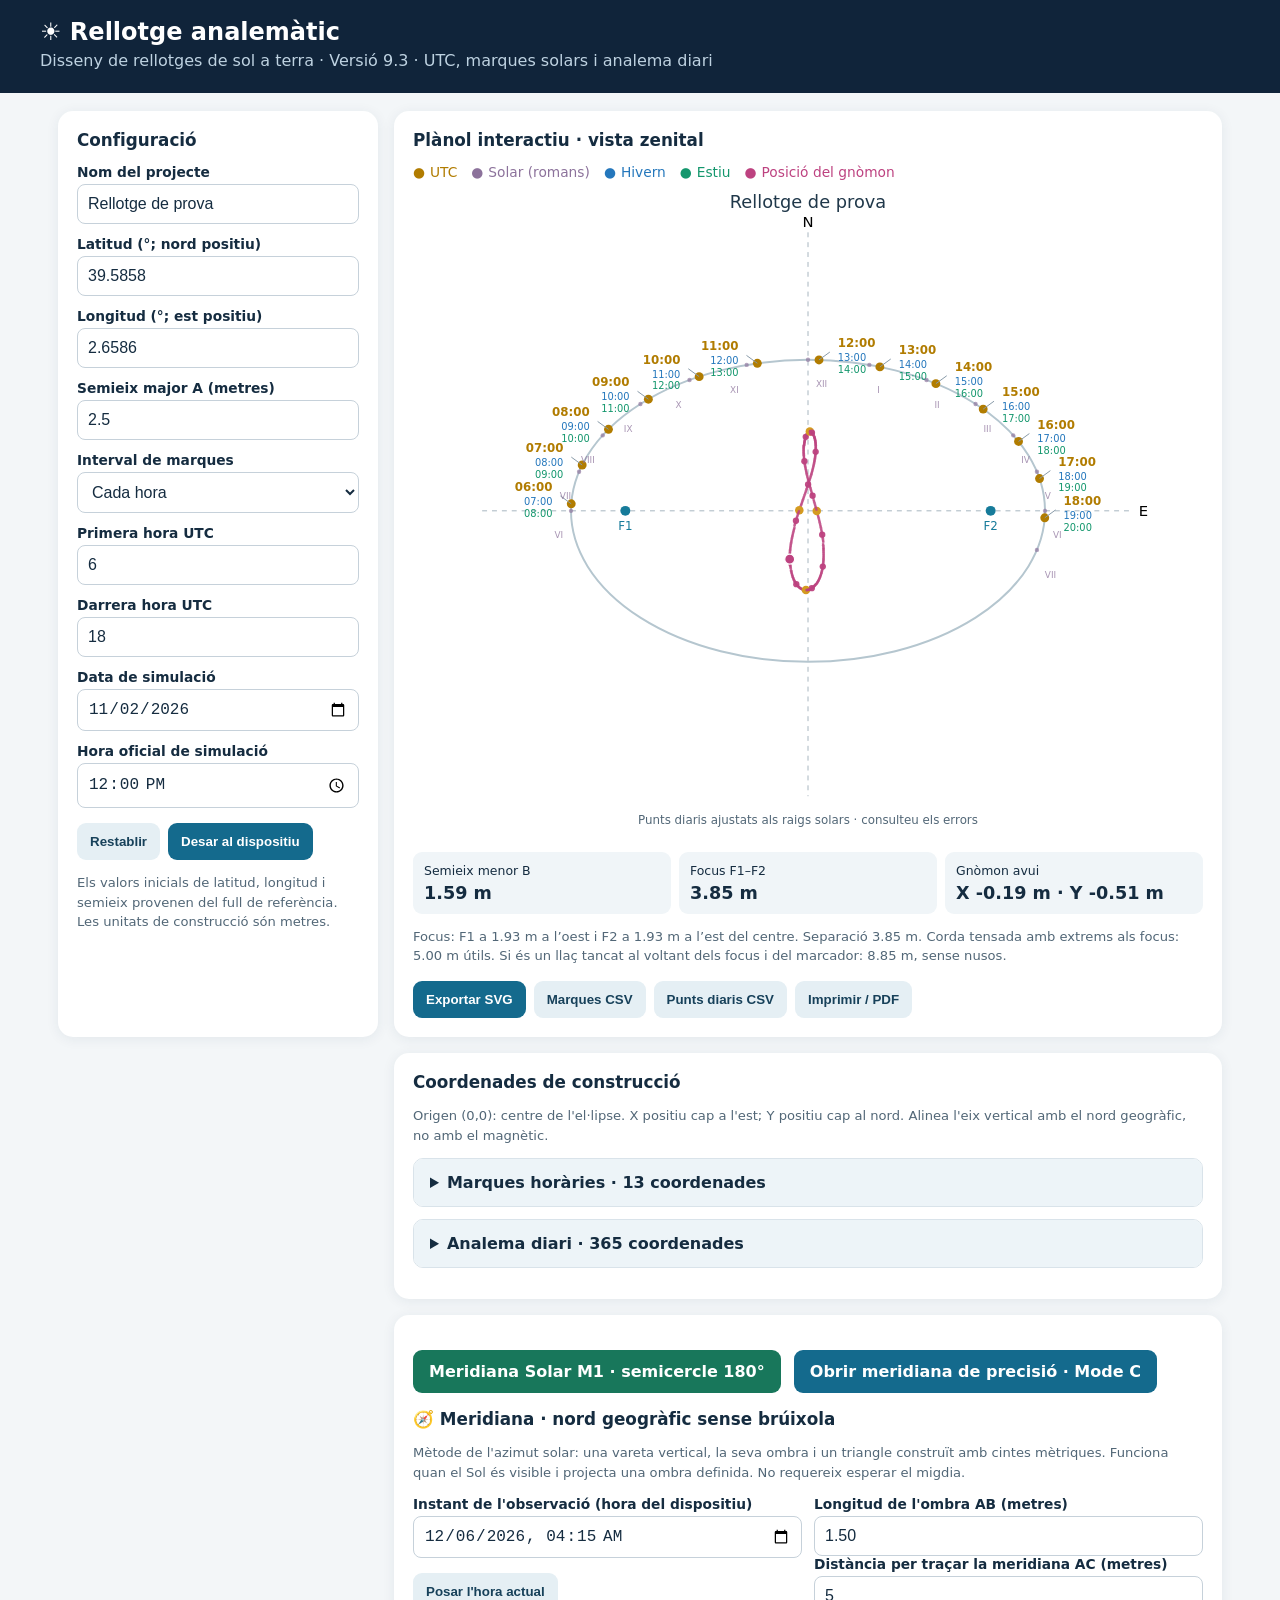
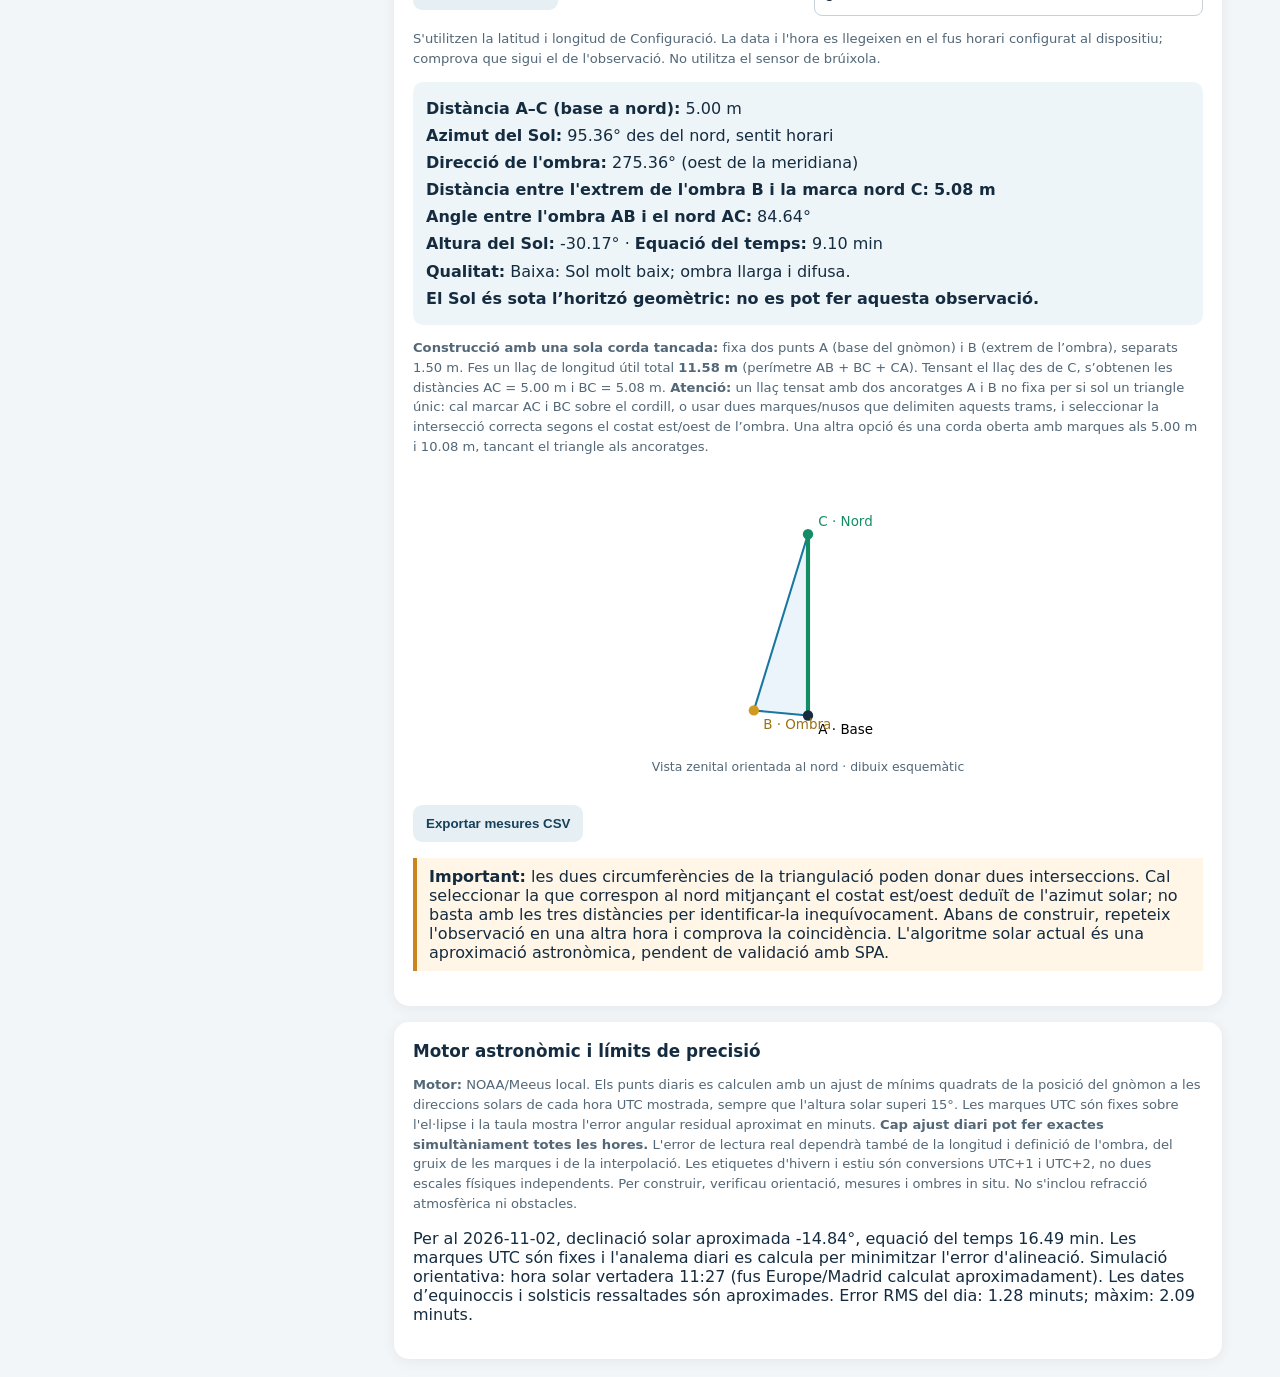
==== index.html @ fadb5da7 "Add files via upload" ====
<!doctype html><html lang="ca"><head><meta charset="utf-8"><meta name="viewport" content="width=device-width,initial-scale=1"><meta name="theme-color" content="#10243a"><link rel="manifest" href="manifest.webmanifest"><title>Rellotge Analemàtic</title><style>
:root{font-family:system-ui,-apple-system,sans-serif;color:#152c40;background:#f3f6f8}*{box-sizing:border-box}body{margin:0}header{background:#10243a;color:white;padding:18px max(18px,calc((100vw - 1200px)/2))}h1{margin:0;font-size:1.5rem}header p{margin:5px 0;color:#bed2e1}.wrap{max-width:1200px;margin:auto;padding:18px;display:grid;grid-template-columns:320px 1fr;gap:16px}.panel{background:white;border-radius:15px;padding:19px;box-shadow:0 2px 13px #18364c13}.panel h2{font-size:1.05rem;margin:0 0 14px}label{display:block;font-size:.86rem;font-weight:650;margin:12px 0 4px}input,select{width:100%;padding:10px;border:1px solid #c6d1da;border-radius:8px;font-size:1rem;background:white;color:#152c40}button{background:#146a8d;color:white;border:0;border-radius:9px;padding:11px 13px;cursor:pointer;font-weight:650}button.secondary{background:#e5eff4;color:#17415a}.buttons{display:flex;gap:8px;flex-wrap:wrap;margin-top:15px}#drawing{width:100%;height:auto;display:block}.legend{display:flex;gap:14px;flex-wrap:wrap;font-size:.86rem}.legend span:before{content:'●';margin-right:5px}.solar{color:#b17c00}.winter{color:#2477bc}.summer{color:#14976d}.analemma{color:#bd4280}.muted{font-size:.82rem;color:#526777;line-height:1.5}.stat{display:grid;grid-template-columns:repeat(3,1fr);gap:8px}.stat div{background:#f0f5f8;border-radius:9px;padding:11px;font-size:.78rem}.stat strong{display:block;font-size:1.1rem;margin-top:5px}table{border-collapse:collapse;width:100%;font-size:.82rem}th,td{border-bottom:1px solid #e1e8ed;padding:7px;text-align:right}th:first-child,td:first-child{text-align:left}.scroll{max-height:300px;overflow:auto}.wide{grid-column:2}small{font-size:.78rem}@media(max-width:800px){.wrap{grid-template-columns:1fr}.wide{grid-column:1}.stat{grid-template-columns:1fr 1fr 1fr}}@media print{header,.controls,.buttons,.note{display:none}.wrap{display:block}.panel{box-shadow:none;break-inside:avoid}#drawing{max-height:75vh}}
 .meridian-grid{display:grid;grid-template-columns:repeat(2,minmax(0,1fr));gap:12px}.meridian-grid label{margin-top:0}.result{background:#eef5f8;padding:13px;border-radius:10px;line-height:1.7}.warning{border-left:4px solid #c98520;padding:9px 12px;background:#fff6e7}.meridian-svg{width:100%;max-width:580px;height:auto;display:block;margin:auto}@media(max-width:540px){.meridian-grid{grid-template-columns:1fr}} details.coord-details{border:1px solid #d9e3ea;border-radius:10px;margin:12px 0;overflow:hidden}details.coord-details summary{cursor:pointer;padding:14px 16px;font-weight:700;background:#edf4f8;list-style-position:inside}details.coord-details[open] summary{border-bottom:1px solid #d9e3ea}details.coord-details .scroll{max-height:440px;overflow:auto}details.coord-details table{width:100%}details.coord-details thead{position:sticky;top:0;background:#eef4f8}details.coord-details td,details.coord-details th{white-space:nowrap} .coord-note{padding:0 14px;font-size:.88rem;color:#526777}</style></head><body><header><h1>☀ Rellotge analemàtic</h1><p>Disseny de rellotges de sol a terra · Versió 9.3 · UTC, marques solars i analema diari</p></header><main class="wrap"><section class="panel controls"><h2>Configuració</h2><label>Nom del projecte</label><input id="name" value="Rellotge de prova"><label>Latitud (°; nord positiu)</label><input id="lat" type="number" step="0.0001" value="39.5858"><label>Longitud (°; est positiu)</label><input id="lon" type="number" step="0.0001" value="2.6586"><label>Semieix major A (metres)</label><input id="a" type="number" step="0.1" min="0.5" value="2.5"><label>Interval de marques</label><select id="step"><option value="1">Cada hora</option><option value="0.5">Cada mitja hora</option></select><label>Primera hora UTC</label><input id="from" type="number" min="0" max="23" value="6"><label>Darrera hora UTC</label><input id="to" type="number" min="1" max="24" value="18"><label>Data de simulació</label><input id="date" type="date" value="2026-11-02"><label>Hora oficial de simulació</label><input id="time" type="time" value="12:00"><div class="buttons"><button id="reset" class="secondary">Restablir</button><button id="save">Desar al dispositiu</button></div><p class="muted">Els valors inicials de latitud, longitud i semieix provenen del full de referència. Les unitats de construcció són metres.</p></section><section class="panel"><h2>Plànol interactiu · vista zenital</h2><div class="legend"><span class="solar">UTC</span><span style="color:#8c729b">Solar (romans)</span><span class="winter">Hivern</span><span class="summer">Estiu</span><span class="analemma">Posició del gnòmon</span></div><svg id="drawing" viewBox="0 0 800 680" role="img" aria-label="Plànol geomètric del rellotge"></svg><div class="stat"><div>Semieix menor B<strong id="bval"></strong></div><div>Focus F1–F2<strong id="cval"></strong></div><div>Gnòmon avui<strong id="gval"></strong></div></div><p class="muted" id="focusinfo"></p><div class="buttons"><button id="svg">Exportar SVG</button><button id="csv" class="secondary">Marques CSV</button><button id="gnomonCSV" class="secondary">Punts diaris CSV</button><button id="print" class="secondary">Imprimir / PDF</button></div></section><section class="panel wide"><h2>Coordenades de construcció</h2><p class="muted">Origen (0,0): centre de l'el·lipse. X positiu cap a l'est; Y positiu cap al nord. Alinea l'eix vertical amb el nord geogràfic, no amb el magnètic.</p><details class="coord-details" id="hourDetails"><summary>Marques horàries · <span id="hourCount">0</span> coordenades</summary><div class="scroll"><table><thead><tr><th>Hora UTC de marca*</th><th>X est (m)</th><th>Y nord (m)</th><th>Hivern</th><th>Estiu</th></tr></thead><tbody id="rows"></tbody></table></div></details><details class="coord-details" id="dayDetails"><summary>Analema diari · <span id="dayCount">365</span> coordenades</summary><p class="coord-note">Coordenades en metres ajustades als raigs solars de cada data. El punt del dia de simulació es destaca. Consultau el diagnòstic de precisió abans de construir.</p><div class="scroll"><table><thead><tr><th>Data</th><th>X est (m)</th><th>Y nord (m)</th><th>EOT (min)</th><th>Declinació (°)</th><th>Error RMS (min)</th><th>Error màxim (min)</th></tr></thead><tbody id="dayRows"></tbody></table></div></details></section><section class="panel wide" id="meridiana"><p><a href="meridiana-m1.html" style="display:inline-block;background:#18775b;color:white;padding:12px 16px;border-radius:9px;text-decoration:none;font-weight:700;margin-right:8px">Meridiana Solar M1 · semicercle 180°</a> <a href="orientacio-ombres.html" style="display:inline-block;background:#146a8d;color:white;padding:12px 16px;border-radius:9px;text-decoration:none;font-weight:700">Obrir meridiana de precisió · Mode C</a></p><h2>🧭 Meridiana · nord geogràfic sense brúixola</h2><p class="muted">Mètode de l'azimut solar: una vareta vertical, la seva ombra i un triangle construït amb cintes mètriques. Funciona quan el Sol és visible i projecta una ombra definida. No requereix esperar el migdia.</p><div class="meridian-grid"><div><label>Instant de l'observació (hora del dispositiu)</label><input id="obsdate" type="datetime-local"><div class="buttons"><button id="now" class="secondary">Posar l'hora actual</button></div></div><div><label>Longitud de l'ombra AB (metres)</label><input id="shadow" type="number" min="0.05" step="0.01" value="1.50"><label>Distància per traçar la meridiana AC (metres)</label><input id="baseline" type="number" min="0.5" step="0.1" value="5"></div></div><p class="muted">S'utilitzen la latitud i longitud de Configuració. La data i l'hora es llegeixen en el fus horari configurat al dispositiu; comprova que sigui el de l'observació. No utilitza el sensor de brúixola.</p><div id="meridianResult" class="result" aria-live="polite"></div><p class="muted" id="cordainfo"></p><svg id="meridianDiagram" class="meridian-svg" viewBox="0 0 560 310" aria-label="Triangle de construcció de la meridiana"></svg><div class="buttons"><button id="meridianCSV" class="secondary">Exportar mesures CSV</button></div><p class="warning"><strong>Important:</strong> les dues circumferències de la triangulació poden donar dues interseccions. Cal seleccionar la que correspon al nord mitjançant el costat est/oest deduït de l'azimut solar; no basta amb les tres distàncies per identificar-la inequívocament. Abans de construir, repeteix l'observació en una altra hora i comprova la coincidència. L'algoritme solar actual és una aproximació astronòmica, pendent de validació amb SPA.</p></section><section class="panel wide note"><h2>Motor astronòmic i límits de precisió</h2><p class="muted"><strong>Motor:</strong> NOAA/Meeus local. Els punts diaris es calculen amb un ajust de mínims quadrats de la posició del gnòmon a les direccions solars de cada hora UTC mostrada, sempre que l'altura solar superi 15°. Les marques UTC són fixes sobre l'el·lipse i la taula mostra l'error angular residual aproximat en minuts. <strong>Cap ajust diari pot fer exactes simultàniament totes les hores.</strong> L'error de lectura real dependrà també de la longitud i definició de l'ombra, del gruix de les marques i de la interpolació. Les etiquetes d'hivern i estiu són conversions UTC+1 i UTC+2, no dues escales físiques independents. Per construir, verificau orientació, mesures i ombres in situ. No s'inclou refracció atmosfèrica ni obstacles.</p><p id="simulation"></p></section></main><script>
const $=id=>document.getElementById(id), ids=['name','lat','lon','a','step','from','to','date','time'];const rad=Math.PI/180;const fmt=n=>Number(n).toFixed(2);let coords=[];let gnomonCoords=[];let lastMeridian=null;
// Motor solar unificat NOAA/Meeus: mateix càlcul per a analema, simulació i meridiana.
// No és NREL SPA. Les magnituds són aproximades i requereixen validació de camp.
function solarData(date){
 const instant=new Date(date+'T12:00:00Z');
 const s=solarAzimuth(instant,0,0);
 return {eot:s.eot,dec:s.decl};
}
function timeLabel(t){t=(t%24+24)%24;let h=Math.floor(t),m=Math.round((t-h)*60);if(m===60){h=(h+1)%24;m=0}return String(h).padStart(2,'0')+':'+String(m).padStart(2,'0')}
function download(content,name,type){let u=URL.createObjectURL(new Blob([content],{type})),link=document.createElement('a');link.href=u;link.download=name;link.click();setTimeout(()=>URL.revokeObjectURL(u),2000)}
function roman(n){const vals=[[10,'X'],[9,'IX'],[5,'V'],[4,'IV'],[1,'I']];let out='';for(const [v,t] of vals){while(n>=v){out+=t;n-=v}}return out||'—'}
function seasonEvents(year){ // Aproximació només per ressaltar el dia; no efemèrides exactes
 return new Set([`${year}-03-20`,`${year}-06-21`,`${year}-09-22`,`${year}-12-21`]);
}
// Ajust físic per dia: minimitza la distància perpendicular dels raigs d'ombra
// a les marques fixes UTC. No és una garantia d'error zero; s'exporten els residus.
function dailyGnomon(key,lat,lon,a,marks){
 const mid=solarData(key),gy=a*Math.cos(lat*rad)*Math.tan(mid.dec*rad);
 const initial={x:0,y:gy};
 let xx=0,xy=0,yy=0,bx=0,by=0,n=0;
 const observations=[];
 for(const mark of marks){
  const hh=Math.floor(mark.h),mm=Math.round((mark.h-hh)*60);
  const t=new Date(`${key}T00:00:00Z`);t.setUTCMinutes(hh*60+mm);
  const sol=solarAzimuth(t,lat,lon);
  if(sol.alt<15)continue;
  // Normal unitària al raig d'ombra: perpendicular a la direcció solar.
  const az=sol.az*rad,nx=Math.cos(az),ny=-Math.sin(az);
  const rhs=nx*mark.x+ny*mark.y;
  xx+=nx*nx;xy+=nx*ny;yy+=ny*ny;bx+=nx*rhs;by+=ny*rhs;n++;
  observations.push({mark,sol,nx,ny});
 }
 // Si hi ha poques observacions, empram el gnòmon clàssic i avisam.
 const det=xx*yy-xy*xy;
 let x=initial.x,y=initial.y;
 if(n>=3&&det>1e-7){x=(bx*yy-by*xy)/det;y=(by*xx-bx*xy)/det;}
 let sum=0,max=0,count=0;
 for(const {mark,sol,nx,ny} of observations){
  const dx=mark.x-x,dy=mark.y-y;
  // Si el punt quedàs darrere de l'ombra, no seria una lectura vàlida.
  const az=sol.az*rad,along=-Math.sin(az)*dx-Math.cos(az)*dy;
  if(along<=0)continue;
  const angular=Math.atan2(Math.abs(nx*dx+ny*dy),along)/rad;
  const mins=angular*4;sum+=mins*mins;max=Math.max(max,mins);count++;
 }
 return {x,y,eot:mid.eot,dec:mid.dec,rms:count?Math.sqrt(sum/count):NaN,max:count?max:NaN,count};
}
function render(){
 const lat=+$('lat').value,lon=+$('lon').value,a=+$('a').value,step=+$('step').value,from=+$('from').value,to=+$('to').value;
 if(!Number.isFinite(lat)||Math.abs(lat)>=89||!Number.isFinite(lon)||a<=0||from>=to||to-from>24){$('drawing').innerHTML='<text x="30" y="50">Revisa les dades introduïdes.</text>';return}
 const b=a*Math.abs(Math.sin(lat*rad)),c=Math.sqrt(a*a-b*b),date=$('date').value||'2026-11-02';
 $('bval').textContent=fmt(b)+' m';$('cval').textContent=fmt(2*c)+' m';$('focusinfo').textContent=`Focus: F1 a ${fmt(c)} m a l’oest i F2 a ${fmt(c)} m a l’est del centre. Separació ${fmt(2*c)} m. Corda tensada amb extrems als focus: ${fmt(2*a)} m útils. Si és un llaç tancat al voltant dels focus i del marcador: ${fmt(2*a+2*c)} m, sense nusos.`;
 const {eot,dec}=solarData(date);

 const sc=240/Math.max(a,b,.1),cx=400,cy=335,X=x=>cx+x*sc,Y=y=>cy-y*sc;
 const esc=t=>String(t).replace(/[&<>"']/g,c=>({'&':'&amp;','<':'&lt;','>':'&gt;','"':'&quot;',"'":'&apos;'}[c]));
 let s=`<rect width="800" height="680" fill="white"/><text x="400" y="28" text-anchor="middle" font-size="18" fill="#20384a">${esc($('name').value)}</text><path d="M400 53 V624 M70 335 H730" stroke="#a7b5bf" stroke-dasharray="5 5"/><text x="400" y="48" text-anchor="middle" font-size="15">N</text><text x="735" y="340" font-size="15">E</text><ellipse cx="400" cy="335" rx="${a*sc}" ry="${b*sc}" fill="none" stroke="#b5c6cf" stroke-width="2"/>`;
 coords=[];
 s+=`<circle cx="${X(-c)}" cy="${Y(0)}" r="5" fill="#167b9a"/><circle cx="${X(c)}" cy="${Y(0)}" r="5" fill="#167b9a"/><text x="${X(-c)}" y="${Y(0)+19}" text-anchor="middle" font-size="12" fill="#167b9a">F1</text><text x="${X(c)}" y="${Y(0)+19}" text-anchor="middle" font-size="12" fill="#167b9a">F2</text>`;
 // Una marca UTC per hora, desplaçada segons longitud; les hores oficials comparteixen la marca.
 for(let utc=from;utc<=to+0.0001;utc+=step){
  const h=utc+lon/15,H=(h-12)*15*rad,x=a*Math.sin(H),y=b*Math.cos(H),px=X(x),py=Y(y);
  coords.push({h:utc,x,y});const sign=x<0?-1:1,lx=px+sign*19,anchor=sign<0?'end':'start';
  s+=`<circle cx="${px}" cy="${py}" r="4.5" fill="#b17c00"/><line x1="${px}" y1="${py}" x2="${px+sign*11}" y2="${py-8}" stroke="#8799a7"/><text x="${lx}" y="${py-13}" text-anchor="${anchor}" fill="#b17c00" font-size="12" font-weight="700">${timeLabel(utc)}</text><text x="${lx}" y="${py+1}" text-anchor="${anchor}" fill="#2477bc" font-size="10">${timeLabel(utc+1)}</text><text x="${lx}" y="${py+13}" text-anchor="${anchor}" fill="#14976d" font-size="10">${timeLabel(utc+2)}</text>`;
 }
 // Marques solars separades, subtils, sense alterar les marques principals UTC.
 for(let h=Math.floor(from+lon/15);h<=Math.ceil(to+lon/15);h++){
  if(h<1||h>23)continue;
  const H=(h-12)*15*rad,x=a*Math.sin(H),y=b*Math.cos(H),px=X(x),py=Y(y),sign=x<0?-1:1;
  s+=`<circle cx="${px}" cy="${py}" r="2.2" fill="#8c729b" opacity=".65"/><text x="${px+sign*8}" y="${py+28}" text-anchor="${sign<0?'end':'start'}" fill="#8c729b" opacity=".75" font-size="9">${roman(h<=12?h:h-12)}</text>`;
 }
 // Analema calculat per ajust físic dels raigs d’ombra a les marques UTC fixes.
 const year=Number(date.slice(0,4)),events=seasonEvents(year),total=(Date.UTC(year+1,0,1)-Date.UTC(year,0,1))/86400000;
 let dots='';gnomonCoords=[];
 for(let day=0;day<total;day++){
  const d=new Date(Date.UTC(year,0,day+1)),key=d.toISOString().slice(0,10),v=solarData(key);
  const point=dailyGnomon(key,lat,lon,a,coords),px=X(point.x),py=Y(point.y);
  gnomonCoords.push({date:key,...point});
  const first=d.getUTCDate()===1,event=events.has(key),r=event?4.3:first?3.2:1.35;
  dots+=`<circle cx="${px}" cy="${py}" r="${r}" fill="${event?'#d49b20':'#bd4280'}" opacity="${event?1:first?.95:.72}"/>`;
 }
 const today=gnomonCoords.find(v=>v.date===date)||gnomonCoords[0];
 $('gval').textContent='X '+fmt(today.x)+' m · Y '+fmt(today.y)+' m';
 s+=`${dots}<circle cx="${X(today.x)}" cy="${Y(today.y)}" r="5" fill="#bd4280" stroke="white" stroke-width="1.2"/><text x="400" y="652" text-anchor="middle" font-size="12" fill="#526777">Punts diaris ajustats als raigs solars · consulteu els errors</text>`;
 $('drawing').innerHTML=s;
 $('rows').innerHTML=coords.map(v=>`<tr><td>${timeLabel(v.h)}</td><td>${fmt(v.x)}</td><td>${fmt(v.y)}</td><td>${timeLabel(v.h+1)}</td><td>${timeLabel(v.h+2)}</td></tr>`).join('');
 $('hourCount').textContent=coords.length;
 $('dayCount').textContent=gnomonCoords.length;
 $('dayRows').innerHTML=gnomonCoords.map(v=>`<tr${v.date===date?' style="background:#fff0f6;font-weight:600"':''}><td>${v.date}</td><td>${v.x.toFixed(4)}</td><td>${v.y.toFixed(4)}</td><td>${v.eot.toFixed(3)}</td><td>${v.dec.toFixed(3)}</td><td>${Number.isFinite(v.rms)?v.rms.toFixed(2):'—'}</td><td>${Number.isFinite(v.max)?v.max.toFixed(2):'—'}</td></tr>`).join('');
 const [hour,minute]=$('time').value.split(':').map(Number),official=hour+minute/60;
 const dt=new Date(`${date}T12:00:00Z`);
 const madridOffset=(d=>{const parts=new Intl.DateTimeFormat('en-GB',{timeZone:'Europe/Madrid',year:'numeric',month:'2-digit',day:'2-digit',hour:'2-digit',minute:'2-digit',hourCycle:'h23'}).formatToParts(d);const v=Object.fromEntries(parts.map(p=>[p.type,p.value]));return (Date.UTC(+v.year,+v.month-1,+v.day,+v.hour,+v.minute)-d.getTime())/3600000})(dt);
 const trueSolar=official-madridOffset+lon/15+eot/60;
 $('simulation').textContent=`Per al ${date}, declinació solar aproximada ${fmt(dec)}°, equació del temps ${fmt(eot)} min. Les marques UTC són fixes i l'analema diari es calcula per minimitzar l'error d'alineació. Simulació orientativa: hora solar vertadera ${timeLabel(trueSolar)} (fus Europe/Madrid calculat aproximadament). Les dates d’equinoccis i solsticis ressaltades són aproximades. Error RMS del dia: ${Number.isFinite(today.rms)?today.rms.toFixed(2):"—"} minuts; màxim: ${Number.isFinite(today.max)?today.max.toFixed(2):"—"} minuts.`;
}
ids.forEach(id=>$(id).addEventListener('input',()=>{render();renderMeridian()}));$('svg').onclick=()=>download('<?xml version="1.0" encoding="UTF-8"?>\n'+$('drawing').outerHTML,'rellotge-analematic.svg','image/svg+xml');$('csv').onclick=()=>download('\ufeffUTC;X est (m);Y nord (m);Hivern;Estiu\n'+coords.map(v=>[timeLabel(v.h),fmt(v.x),fmt(v.y),timeLabel(v.h+1),timeLabel(v.h+2)].join(';')).join('\n'),'coordenades-rellotge.csv','text/csv');$('gnomonCSV').onclick=()=>download('\ufeffData;X est (m);Y nord (m);Equació del temps (min);Declinació (graus);Error RMS aproximat (min);Error màxim aproximat (min);Mostres\n'+gnomonCoords.map(v=>[v.date,v.x.toFixed(4),v.y.toFixed(4),v.eot.toFixed(4),v.dec.toFixed(4),v.rms.toFixed(3),v.max.toFixed(3),v.count].join(';')).join('\n'),'gnomon-diari-ajustat.csv','text/csv');$('print').onclick=()=>window.print();$('save').onclick=()=>{localStorage.setItem('rellotge-analematic-v1',JSON.stringify(Object.fromEntries(ids.map(i=>[i,$(i).value]))));alert('Projecte desat en aquest navegador.')};$('reset').onclick=()=>{localStorage.removeItem('rellotge-analematic-v1');location.reload()};try{let saved=JSON.parse(localStorage.getItem('rellotge-analematic-v1'));if(saved)ids.forEach(i=>{if(saved[i]!=null)$(i).value=saved[i]})}catch{}
// Algoritme solar aproximat (Meeus/NOAA); no és implementació ni certificació NREL SPA.
function solarAzimuth(instant,lat,lon){
 const jd=instant.getTime()/86400000+2440587.5,T=(jd-2451545)/36525;
 const norm=x=>(x%360+360)%360;
 const L0=norm(280.46646+T*(36000.76983+0.0003032*T)),M=norm(357.52911+T*(35999.05029-0.0001537*T));
 const ecc=0.016708634-T*(0.000042037+0.0000001267*T);
 const C=(1.914602-T*(0.004817+0.000014*T))*Math.sin(M*rad)+(0.019993-0.000101*T)*Math.sin(2*M*rad)+0.000289*Math.sin(3*M*rad);
 const trueLon=L0+C,omega=125.04-1934.136*T,lambda=trueLon-0.00569-0.00478*Math.sin(omega*rad);
 const eps0=23+(26+(21.448-T*(46.815+T*(0.00059-T*0.001813)))/60)/60;
 const eps=eps0+0.00256*Math.cos(omega*rad);
 const decl=Math.asin(Math.sin(eps*rad)*Math.sin(lambda*rad));
 const y=Math.tan(eps*rad/2)**2;
 const E=4/rad*(y*Math.sin(2*L0*rad)-2*ecc*Math.sin(M*rad)+4*ecc*y*Math.sin(M*rad)*Math.cos(2*L0*rad)-0.5*y*y*Math.sin(4*L0*rad)-1.25*ecc*ecc*Math.sin(2*M*rad));
 const minutes=instant.getUTCHours()*60+instant.getUTCMinutes()+instant.getUTCSeconds()/60+instant.getUTCMilliseconds()/60000;
 const ha=(norm((minutes+E+4*lon)/4)-180)*rad,phi=lat*rad;
 const alt=Math.asin(Math.sin(phi)*Math.sin(decl)+Math.cos(phi)*Math.cos(decl)*Math.cos(ha));
 const az=norm(Math.atan2(Math.sin(ha),Math.cos(ha)*Math.sin(phi)-Math.tan(decl)*Math.cos(phi))/rad+180);
 return {az,alt:alt/rad,decl:decl/rad,eot:E,ha:ha/rad};
}
function setNow(){let d=new Date(),local=new Date(d.getTime()-d.getTimezoneOffset()*60000);$('obsdate').value=local.toISOString().slice(0,16);renderMeridian()}
function renderMeridian(){
 const lat=+$('lat').value,lon=+$('lon').value,AB=+$('shadow').value,AC=+$('baseline').value,when=new Date($('obsdate').value);
 const out=$('meridianResult'),diagram=$('meridianDiagram');lastMeridian=null;
 if(!Number.isFinite(lat)||Math.abs(lat)>=89||!Number.isFinite(lon)||Math.abs(lon)>180||!Number.isFinite(AB)||AB<=0||!Number.isFinite(AC)||AC<=0||!Number.isFinite(when.getTime())){out.textContent='Revisa coordenades, data i distàncies.';diagram.innerHTML='';return}
 const v=solarAzimuth(when,lat,lon),bearing=(v.az+180)%360,delta=bearing>180?bearing-360:bearing;
 const BC=Math.sqrt(AB*AB+AC*AC-2*AB*AC*Math.cos(bearing*rad));
 const quality=v.alt<10?'Baixa: Sol molt baix; ombra llarga i difusa.':v.alt>75?'Baixa: Sol molt alt; ombra curta.':'Condicions geomètriques potencialment favorables.';
 const side=Math.sin(bearing*rad)>0?'est':Math.sin(bearing*rad)<0?'oest':'sobre la meridiana';
 out.innerHTML=`<strong>Distància A–C (base a nord):</strong> ${fmt(AC)} m<br><strong>Azimut del Sol:</strong> ${fmt(v.az)}° des del nord, sentit horari<br><strong>Direcció de l'ombra:</strong> ${fmt(bearing)}° (${side} de la meridiana)<br><strong>Distància entre l'extrem de l'ombra B i la marca nord C:</strong> <strong>${fmt(BC)} m</strong><br><strong>Angle entre l'ombra AB i el nord AC:</strong> ${fmt(Math.abs(delta))}°<br><strong>Altura del Sol:</strong> ${fmt(v.alt)}° · <strong>Equació del temps:</strong> ${fmt(v.eot)} min<br><strong>Qualitat:</strong> ${quality}`;
 $('cordainfo').innerHTML=`<strong>Construcció amb una sola corda tancada:</strong> fixa dos punts A (base del gnòmon) i B (extrem de l’ombra), separats ${fmt(AB)} m. Fes un llaç de longitud útil total <strong>${fmt(AB+AC+BC)} m</strong> (perímetre AB + BC + CA). Tensant el llaç des de C, s’obtenen les distàncies AC = ${fmt(AC)} m i BC = ${fmt(BC)} m. <strong>Atenció:</strong> un llaç tensat amb dos ancoratges A i B no fixa per si sol un triangle únic: cal marcar AC i BC sobre el cordill, o usar dues marques/nusos que delimiten aquests trams, i seleccionar la intersecció correcta segons el costat est/oest de l’ombra. Una altra opció és una corda oberta amb marques als ${fmt(AC)} m i ${fmt(AC+BC)} m, tancant el triangle als ancoratges.`;
 if(v.alt<=0)out.innerHTML+='<br><strong>El Sol és sota l’horitzó geomètric: no es pot fer aquesta observació.</strong>';
 const scale=Math.min(105/Math.max(AB,0.1),175/Math.max(AC,0.1)),ax=280,ay=238;
 // A centre, nord vertical; ombra rotada segons azimut calculat.
 const bx=ax+AB*scale*Math.sin(bearing*rad),by=ay-AB*scale*Math.cos(bearing*rad),cx=ax,cy=ay-AC*scale;
 diagram.innerHTML=`<rect width="560" height="310" fill="white"/><path d="M${ax} ${ay} L${bx} ${by} L${cx} ${cy} Z" fill="#eaf4fa" stroke="#1876a0" stroke-width="2"/><path d="M${ax} ${ay} L${cx} ${cy}" stroke="#148d66" stroke-width="4"/><circle cx="${ax}" cy="${ay}" r="5" fill="#162d40"/><circle cx="${bx}" cy="${by}" r="5" fill="#d09a21"/><circle cx="${cx}" cy="${cy}" r="5" fill="#148d66"/><text x="${ax+10}" y="${ay+18}" font-size="13">A · Base</text><text x="${bx+9}" y="${by+18}" font-size="13" fill="#9b7215">B · Ombra</text><text x="${cx+10}" y="${cy-8}" font-size="13" fill="#148d66">C · Nord</text><text x="280" y="292" text-anchor="middle" font-size="12" fill="#526777">Vista zenital orientada al nord · dibuix esquemàtic</text>`;
 lastMeridian={when:when.toISOString(),lat,lon,AB,AC,BC,az:v.az,bearing,alt:v.alt,eot:v.eot,side};
}
['obsdate','shadow','baseline'].forEach(id=>$(id).addEventListener('input',renderMeridian));$('now').onclick=setNow;
$('meridianCSV').onclick=()=>{if(!lastMeridian)return;const m=lastMeridian;download('\ufeffInstant UTC;Latitud;Longitud;Ombra AB m;Nord AC m;Distància BC m;Corda perimetral m;Azimut Sol graus;Azimut ombra graus;Altura Sol graus;Equació temps min;Costat\n'+[m.when,m.lat,m.lon,m.AB,m.AC,m.BC,m.AB+m.AC+m.BC,m.az,m.bearing,m.alt,m.eot,m.side].join(';'),'meridiana-mesures.csv','text/csv')};
setNow();
render();if('serviceWorker'in navigator)navigator.serviceWorker.register('sw.js');
</script></body></html>
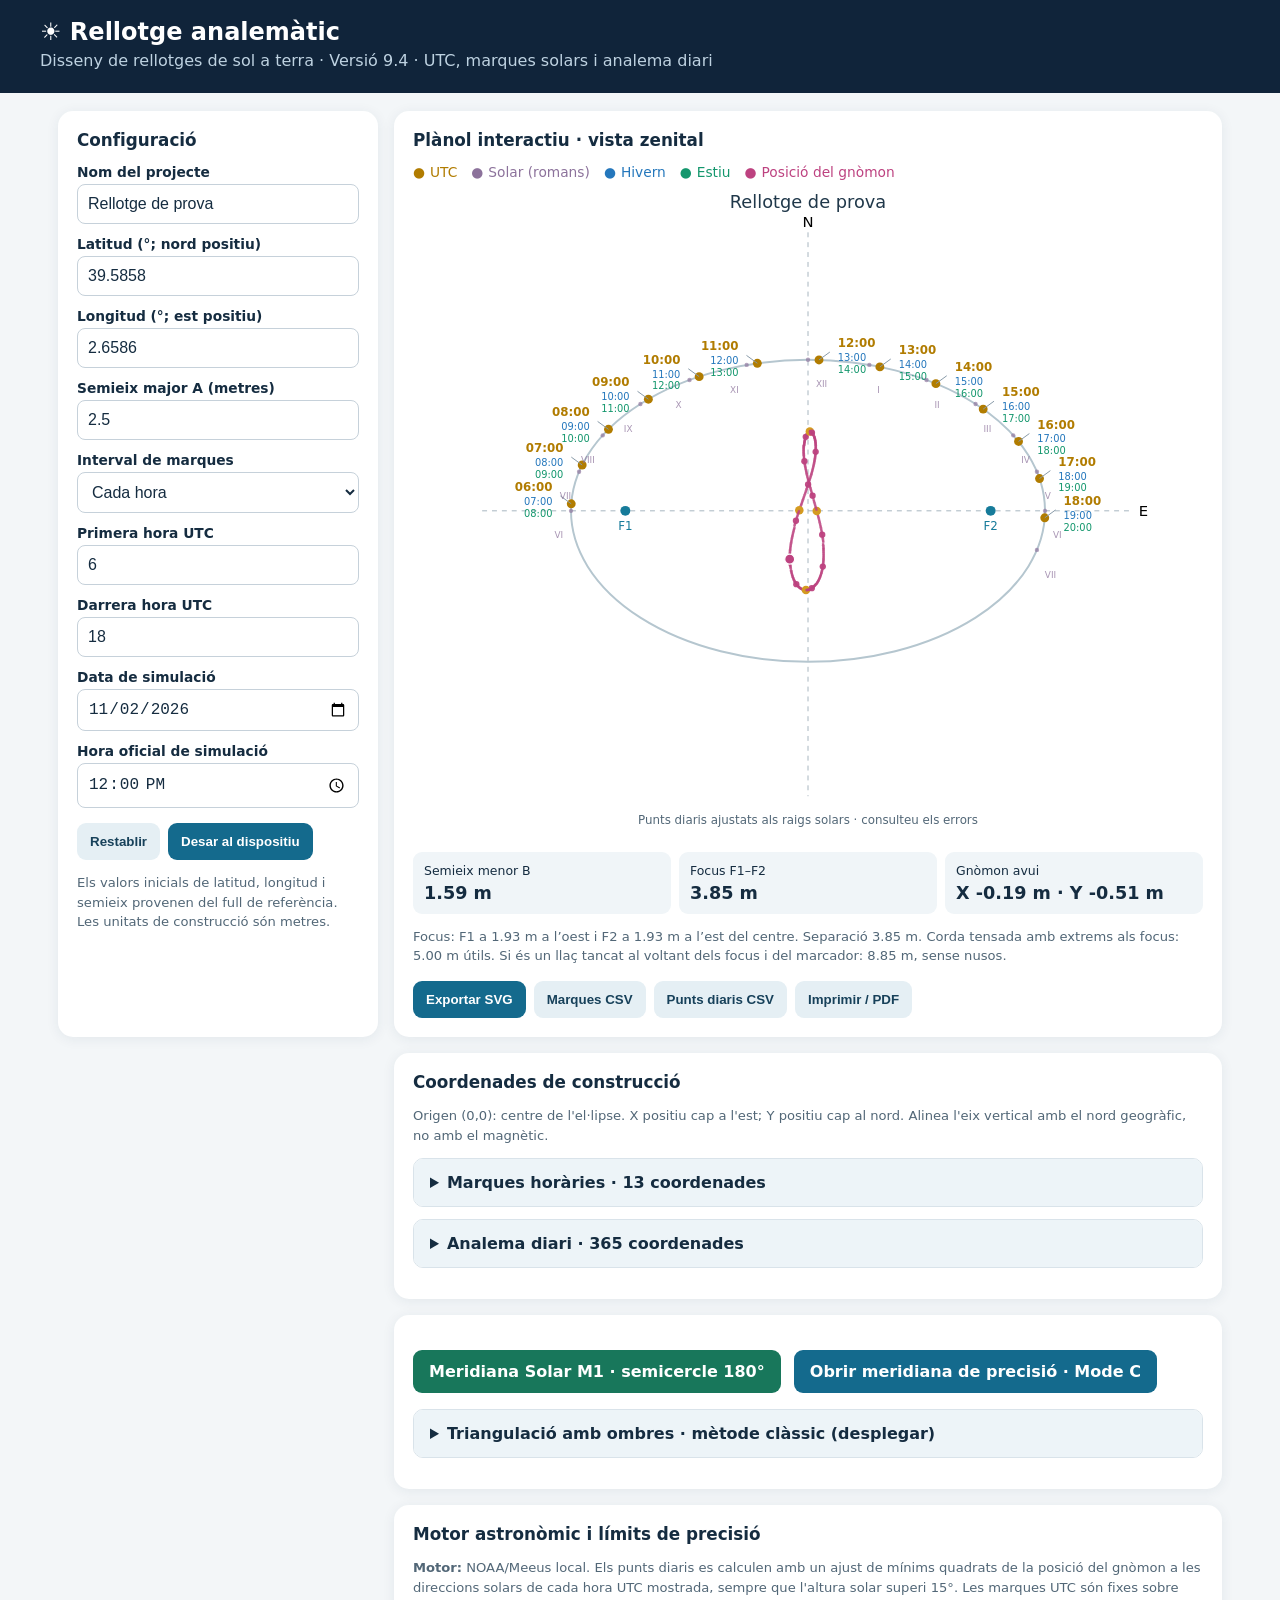
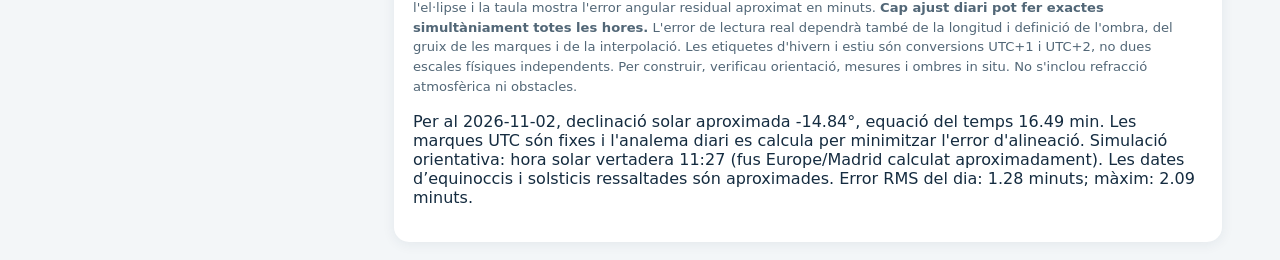
==== commit 6ada5db8: "Add files via upload" ====
--- a/index.html
+++ b/index.html
@@ -1,6 +1,6 @@
 <!doctype html><html lang="ca"><head><meta charset="utf-8"><meta name="viewport" content="width=device-width,initial-scale=1"><meta name="theme-color" content="#10243a"><link rel="manifest" href="manifest.webmanifest"><title>Rellotge Analemàtic</title><style>
 :root{font-family:system-ui,-apple-system,sans-serif;color:#152c40;background:#f3f6f8}*{box-sizing:border-box}body{margin:0}header{background:#10243a;color:white;padding:18px max(18px,calc((100vw - 1200px)/2))}h1{margin:0;font-size:1.5rem}header p{margin:5px 0;color:#bed2e1}.wrap{max-width:1200px;margin:auto;padding:18px;display:grid;grid-template-columns:320px 1fr;gap:16px}.panel{background:white;border-radius:15px;padding:19px;box-shadow:0 2px 13px #18364c13}.panel h2{font-size:1.05rem;margin:0 0 14px}label{display:block;font-size:.86rem;font-weight:650;margin:12px 0 4px}input,select{width:100%;padding:10px;border:1px solid #c6d1da;border-radius:8px;font-size:1rem;background:white;color:#152c40}button{background:#146a8d;color:white;border:0;border-radius:9px;padding:11px 13px;cursor:pointer;font-weight:650}button.secondary{background:#e5eff4;color:#17415a}.buttons{display:flex;gap:8px;flex-wrap:wrap;margin-top:15px}#drawing{width:100%;height:auto;display:block}.legend{display:flex;gap:14px;flex-wrap:wrap;font-size:.86rem}.legend span:before{content:'●';margin-right:5px}.solar{color:#b17c00}.winter{color:#2477bc}.summer{color:#14976d}.analemma{color:#bd4280}.muted{font-size:.82rem;color:#526777;line-height:1.5}.stat{display:grid;grid-template-columns:repeat(3,1fr);gap:8px}.stat div{background:#f0f5f8;border-radius:9px;padding:11px;font-size:.78rem}.stat strong{display:block;font-size:1.1rem;margin-top:5px}table{border-collapse:collapse;width:100%;font-size:.82rem}th,td{border-bottom:1px solid #e1e8ed;padding:7px;text-align:right}th:first-child,td:first-child{text-align:left}.scroll{max-height:300px;overflow:auto}.wide{grid-column:2}small{font-size:.78rem}@media(max-width:800px){.wrap{grid-template-columns:1fr}.wide{grid-column:1}.stat{grid-template-columns:1fr 1fr 1fr}}@media print{header,.controls,.buttons,.note{display:none}.wrap{display:block}.panel{box-shadow:none;break-inside:avoid}#drawing{max-height:75vh}}
- .meridian-grid{display:grid;grid-template-columns:repeat(2,minmax(0,1fr));gap:12px}.meridian-grid label{margin-top:0}.result{background:#eef5f8;padding:13px;border-radius:10px;line-height:1.7}.warning{border-left:4px solid #c98520;padding:9px 12px;background:#fff6e7}.meridian-svg{width:100%;max-width:580px;height:auto;display:block;margin:auto}@media(max-width:540px){.meridian-grid{grid-template-columns:1fr}} details.coord-details{border:1px solid #d9e3ea;border-radius:10px;margin:12px 0;overflow:hidden}details.coord-details summary{cursor:pointer;padding:14px 16px;font-weight:700;background:#edf4f8;list-style-position:inside}details.coord-details[open] summary{border-bottom:1px solid #d9e3ea}details.coord-details .scroll{max-height:440px;overflow:auto}details.coord-details table{width:100%}details.coord-details thead{position:sticky;top:0;background:#eef4f8}details.coord-details td,details.coord-details th{white-space:nowrap} .coord-note{padding:0 14px;font-size:.88rem;color:#526777}</style></head><body><header><h1>☀ Rellotge analemàtic</h1><p>Disseny de rellotges de sol a terra · Versió 9.3 · UTC, marques solars i analema diari</p></header><main class="wrap"><section class="panel controls"><h2>Configuració</h2><label>Nom del projecte</label><input id="name" value="Rellotge de prova"><label>Latitud (°; nord positiu)</label><input id="lat" type="number" step="0.0001" value="39.5858"><label>Longitud (°; est positiu)</label><input id="lon" type="number" step="0.0001" value="2.6586"><label>Semieix major A (metres)</label><input id="a" type="number" step="0.1" min="0.5" value="2.5"><label>Interval de marques</label><select id="step"><option value="1">Cada hora</option><option value="0.5">Cada mitja hora</option></select><label>Primera hora UTC</label><input id="from" type="number" min="0" max="23" value="6"><label>Darrera hora UTC</label><input id="to" type="number" min="1" max="24" value="18"><label>Data de simulació</label><input id="date" type="date" value="2026-11-02"><label>Hora oficial de simulació</label><input id="time" type="time" value="12:00"><div class="buttons"><button id="reset" class="secondary">Restablir</button><button id="save">Desar al dispositiu</button></div><p class="muted">Els valors inicials de latitud, longitud i semieix provenen del full de referència. Les unitats de construcció són metres.</p></section><section class="panel"><h2>Plànol interactiu · vista zenital</h2><div class="legend"><span class="solar">UTC</span><span style="color:#8c729b">Solar (romans)</span><span class="winter">Hivern</span><span class="summer">Estiu</span><span class="analemma">Posició del gnòmon</span></div><svg id="drawing" viewBox="0 0 800 680" role="img" aria-label="Plànol geomètric del rellotge"></svg><div class="stat"><div>Semieix menor B<strong id="bval"></strong></div><div>Focus F1–F2<strong id="cval"></strong></div><div>Gnòmon avui<strong id="gval"></strong></div></div><p class="muted" id="focusinfo"></p><div class="buttons"><button id="svg">Exportar SVG</button><button id="csv" class="secondary">Marques CSV</button><button id="gnomonCSV" class="secondary">Punts diaris CSV</button><button id="print" class="secondary">Imprimir / PDF</button></div></section><section class="panel wide"><h2>Coordenades de construcció</h2><p class="muted">Origen (0,0): centre de l'el·lipse. X positiu cap a l'est; Y positiu cap al nord. Alinea l'eix vertical amb el nord geogràfic, no amb el magnètic.</p><details class="coord-details" id="hourDetails"><summary>Marques horàries · <span id="hourCount">0</span> coordenades</summary><div class="scroll"><table><thead><tr><th>Hora UTC de marca*</th><th>X est (m)</th><th>Y nord (m)</th><th>Hivern</th><th>Estiu</th></tr></thead><tbody id="rows"></tbody></table></div></details><details class="coord-details" id="dayDetails"><summary>Analema diari · <span id="dayCount">365</span> coordenades</summary><p class="coord-note">Coordenades en metres ajustades als raigs solars de cada data. El punt del dia de simulació es destaca. Consultau el diagnòstic de precisió abans de construir.</p><div class="scroll"><table><thead><tr><th>Data</th><th>X est (m)</th><th>Y nord (m)</th><th>EOT (min)</th><th>Declinació (°)</th><th>Error RMS (min)</th><th>Error màxim (min)</th></tr></thead><tbody id="dayRows"></tbody></table></div></details></section><section class="panel wide" id="meridiana"><p><a href="meridiana-m1.html" style="display:inline-block;background:#18775b;color:white;padding:12px 16px;border-radius:9px;text-decoration:none;font-weight:700;margin-right:8px">Meridiana Solar M1 · semicercle 180°</a> <a href="orientacio-ombres.html" style="display:inline-block;background:#146a8d;color:white;padding:12px 16px;border-radius:9px;text-decoration:none;font-weight:700">Obrir meridiana de precisió · Mode C</a></p><h2>🧭 Meridiana · nord geogràfic sense brúixola</h2><p class="muted">Mètode de l'azimut solar: una vareta vertical, la seva ombra i un triangle construït amb cintes mètriques. Funciona quan el Sol és visible i projecta una ombra definida. No requereix esperar el migdia.</p><div class="meridian-grid"><div><label>Instant de l'observació (hora del dispositiu)</label><input id="obsdate" type="datetime-local"><div class="buttons"><button id="now" class="secondary">Posar l'hora actual</button></div></div><div><label>Longitud de l'ombra AB (metres)</label><input id="shadow" type="number" min="0.05" step="0.01" value="1.50"><label>Distància per traçar la meridiana AC (metres)</label><input id="baseline" type="number" min="0.5" step="0.1" value="5"></div></div><p class="muted">S'utilitzen la latitud i longitud de Configuració. La data i l'hora es llegeixen en el fus horari configurat al dispositiu; comprova que sigui el de l'observació. No utilitza el sensor de brúixola.</p><div id="meridianResult" class="result" aria-live="polite"></div><p class="muted" id="cordainfo"></p><svg id="meridianDiagram" class="meridian-svg" viewBox="0 0 560 310" aria-label="Triangle de construcció de la meridiana"></svg><div class="buttons"><button id="meridianCSV" class="secondary">Exportar mesures CSV</button></div><p class="warning"><strong>Important:</strong> les dues circumferències de la triangulació poden donar dues interseccions. Cal seleccionar la que correspon al nord mitjançant el costat est/oest deduït de l'azimut solar; no basta amb les tres distàncies per identificar-la inequívocament. Abans de construir, repeteix l'observació en una altra hora i comprova la coincidència. L'algoritme solar actual és una aproximació astronòmica, pendent de validació amb SPA.</p></section><section class="panel wide note"><h2>Motor astronòmic i límits de precisió</h2><p class="muted"><strong>Motor:</strong> NOAA/Meeus local. Els punts diaris es calculen amb un ajust de mínims quadrats de la posició del gnòmon a les direccions solars de cada hora UTC mostrada, sempre que l'altura solar superi 15°. Les marques UTC són fixes sobre l'el·lipse i la taula mostra l'error angular residual aproximat en minuts. <strong>Cap ajust diari pot fer exactes simultàniament totes les hores.</strong> L'error de lectura real dependrà també de la longitud i definició de l'ombra, del gruix de les marques i de la interpolació. Les etiquetes d'hivern i estiu són conversions UTC+1 i UTC+2, no dues escales físiques independents. Per construir, verificau orientació, mesures i ombres in situ. No s'inclou refracció atmosfèrica ni obstacles.</p><p id="simulation"></p></section></main><script>
+ .meridian-grid{display:grid;grid-template-columns:repeat(2,minmax(0,1fr));gap:12px}.meridian-grid label{margin-top:0}.result{background:#eef5f8;padding:13px;border-radius:10px;line-height:1.7}.warning{border-left:4px solid #c98520;padding:9px 12px;background:#fff6e7}.meridian-svg{width:100%;max-width:580px;height:auto;display:block;margin:auto}@media(max-width:540px){.meridian-grid{grid-template-columns:1fr}} details.coord-details{border:1px solid #d9e3ea;border-radius:10px;margin:12px 0;overflow:hidden}details.coord-details summary{cursor:pointer;padding:14px 16px;font-weight:700;background:#edf4f8;list-style-position:inside}details.coord-details[open] summary{border-bottom:1px solid #d9e3ea}details.coord-details .scroll{max-height:440px;overflow:auto}details.coord-details table{width:100%}details.coord-details thead{position:sticky;top:0;background:#eef4f8}details.coord-details td,details.coord-details th{white-space:nowrap} .coord-note{padding:0 14px;font-size:.88rem;color:#526777}</style></head><body><header><h1>☀ Rellotge analemàtic</h1><p>Disseny de rellotges de sol a terra · Versió 9.4 · UTC, marques solars i analema diari</p></header><main class="wrap"><section class="panel controls"><h2>Configuració</h2><label>Nom del projecte</label><input id="name" value="Rellotge de prova"><label>Latitud (°; nord positiu)</label><input id="lat" type="number" step="0.0001" value="39.5858"><label>Longitud (°; est positiu)</label><input id="lon" type="number" step="0.0001" value="2.6586"><label>Semieix major A (metres)</label><input id="a" type="number" step="0.1" min="0.5" value="2.5"><label>Interval de marques</label><select id="step"><option value="1">Cada hora</option><option value="0.5">Cada mitja hora</option></select><label>Primera hora UTC</label><input id="from" type="number" min="0" max="23" value="6"><label>Darrera hora UTC</label><input id="to" type="number" min="1" max="24" value="18"><label>Data de simulació</label><input id="date" type="date" value="2026-11-02"><label>Hora oficial de simulació</label><input id="time" type="time" value="12:00"><div class="buttons"><button id="reset" class="secondary">Restablir</button><button id="save">Desar al dispositiu</button></div><p class="muted">Els valors inicials de latitud, longitud i semieix provenen del full de referència. Les unitats de construcció són metres.</p></section><section class="panel"><h2>Plànol interactiu · vista zenital</h2><div class="legend"><span class="solar">UTC</span><span style="color:#8c729b">Solar (romans)</span><span class="winter">Hivern</span><span class="summer">Estiu</span><span class="analemma">Posició del gnòmon</span></div><svg id="drawing" viewBox="0 0 800 680" role="img" aria-label="Plànol geomètric del rellotge"></svg><div class="stat"><div>Semieix menor B<strong id="bval"></strong></div><div>Focus F1–F2<strong id="cval"></strong></div><div>Gnòmon avui<strong id="gval"></strong></div></div><p class="muted" id="focusinfo"></p><div class="buttons"><button id="svg">Exportar SVG</button><button id="csv" class="secondary">Marques CSV</button><button id="gnomonCSV" class="secondary">Punts diaris CSV</button><button id="print" class="secondary">Imprimir / PDF</button></div></section><section class="panel wide"><h2>Coordenades de construcció</h2><p class="muted">Origen (0,0): centre de l'el·lipse. X positiu cap a l'est; Y positiu cap al nord. Alinea l'eix vertical amb el nord geogràfic, no amb el magnètic.</p><details class="coord-details" id="hourDetails"><summary>Marques horàries · <span id="hourCount">0</span> coordenades</summary><div class="scroll"><table><thead><tr><th>Hora UTC de marca*</th><th>X est (m)</th><th>Y nord (m)</th><th>Hivern</th><th>Estiu</th></tr></thead><tbody id="rows"></tbody></table></div></details><details class="coord-details" id="dayDetails"><summary>Analema diari · <span id="dayCount">365</span> coordenades</summary><p class="coord-note">Coordenades en metres ajustades als raigs solars de cada data. El punt del dia de simulació es destaca. Consultau el diagnòstic de precisió abans de construir.</p><div class="scroll"><table><thead><tr><th>Data</th><th>X est (m)</th><th>Y nord (m)</th><th>EOT (min)</th><th>Declinació (°)</th><th>Error RMS (min)</th><th>Error màxim (min)</th></tr></thead><tbody id="dayRows"></tbody></table></div></details></section><section class="panel wide" id="meridiana"><p><a href="meridiana-m1.html" style="display:inline-block;background:#18775b;color:white;padding:12px 16px;border-radius:9px;text-decoration:none;font-weight:700;margin-right:8px">Meridiana Solar M1 · semicercle 180°</a> <a href="orientacio-ombres.html" style="display:inline-block;background:#146a8d;color:white;padding:12px 16px;border-radius:9px;text-decoration:none;font-weight:700">Obrir meridiana de precisió · Mode C</a></p><details class="coord-details" id="legacyMeridianDetails"><summary>Triangulació amb ombres · mètode clàssic (desplegar)</summary><div style="padding:14px 16px"><h2>🧭 Meridiana · nord geogràfic sense brúixola</h2><p class="muted">Mètode de l'azimut solar: una vareta vertical, la seva ombra i un triangle construït amb cintes mètriques. Funciona quan el Sol és visible i projecta una ombra definida. No requereix esperar el migdia.</p><div class="meridian-grid"><div><label>Instant de l'observació (hora del dispositiu)</label><input id="obsdate" type="datetime-local"><div class="buttons"><button id="now" class="secondary">Posar l'hora actual</button></div></div><div><label>Longitud de l'ombra AB (metres)</label><input id="shadow" type="number" min="0.05" step="0.01" value="1.50"><label>Distància per traçar la meridiana AC (metres)</label><input id="baseline" type="number" min="0.5" step="0.1" value="5"></div></div><p class="muted">S'utilitzen la latitud i longitud de Configuració. La data i l'hora es llegeixen en el fus horari configurat al dispositiu; comprova que sigui el de l'observació. No utilitza el sensor de brúixola.</p><div id="meridianResult" class="result" aria-live="polite"></div><p class="muted" id="cordainfo"></p><svg id="meridianDiagram" class="meridian-svg" viewBox="0 0 560 310" aria-label="Triangle de construcció de la meridiana"></svg><div class="buttons"><button id="meridianCSV" class="secondary">Exportar mesures CSV</button></div><p class="warning"><strong>Important:</strong> les dues circumferències de la triangulació poden donar dues interseccions. Cal seleccionar la que correspon al nord mitjançant el costat est/oest deduït de l'azimut solar; no basta amb les tres distàncies per identificar-la inequívocament. Abans de construir, repeteix l'observació en una altra hora i comprova la coincidència. L'algoritme solar actual és una aproximació astronòmica, pendent de validació amb SPA.</p></div></details></section><section class="panel wide note"><h2>Motor astronòmic i límits de precisió</h2><p class="muted"><strong>Motor:</strong> NOAA/Meeus local. Els punts diaris es calculen amb un ajust de mínims quadrats de la posició del gnòmon a les direccions solars de cada hora UTC mostrada, sempre que l'altura solar superi 15°. Les marques UTC són fixes sobre l'el·lipse i la taula mostra l'error angular residual aproximat en minuts. <strong>Cap ajust diari pot fer exactes simultàniament totes les hores.</strong> L'error de lectura real dependrà també de la longitud i definició de l'ombra, del gruix de les marques i de la interpolació. Les etiquetes d'hivern i estiu són conversions UTC+1 i UTC+2, no dues escales físiques independents. Per construir, verificau orientació, mesures i ombres in situ. No s'inclou refracció atmosfèrica ni obstacles.</p><p id="simulation"></p></section></main><script>
 const $=id=>document.getElementById(id), ids=['name','lat','lon','a','step','from','to','date','time'];const rad=Math.PI/180;const fmt=n=>Number(n).toFixed(2);let coords=[];let gnomonCoords=[];let lastMeridian=null;
 // Motor solar unificat NOAA/Meeus: mateix càlcul per a analema, simulació i meridiana.
 // No és NREL SPA. Les magnituds són aproximades i requereixen validació de camp.
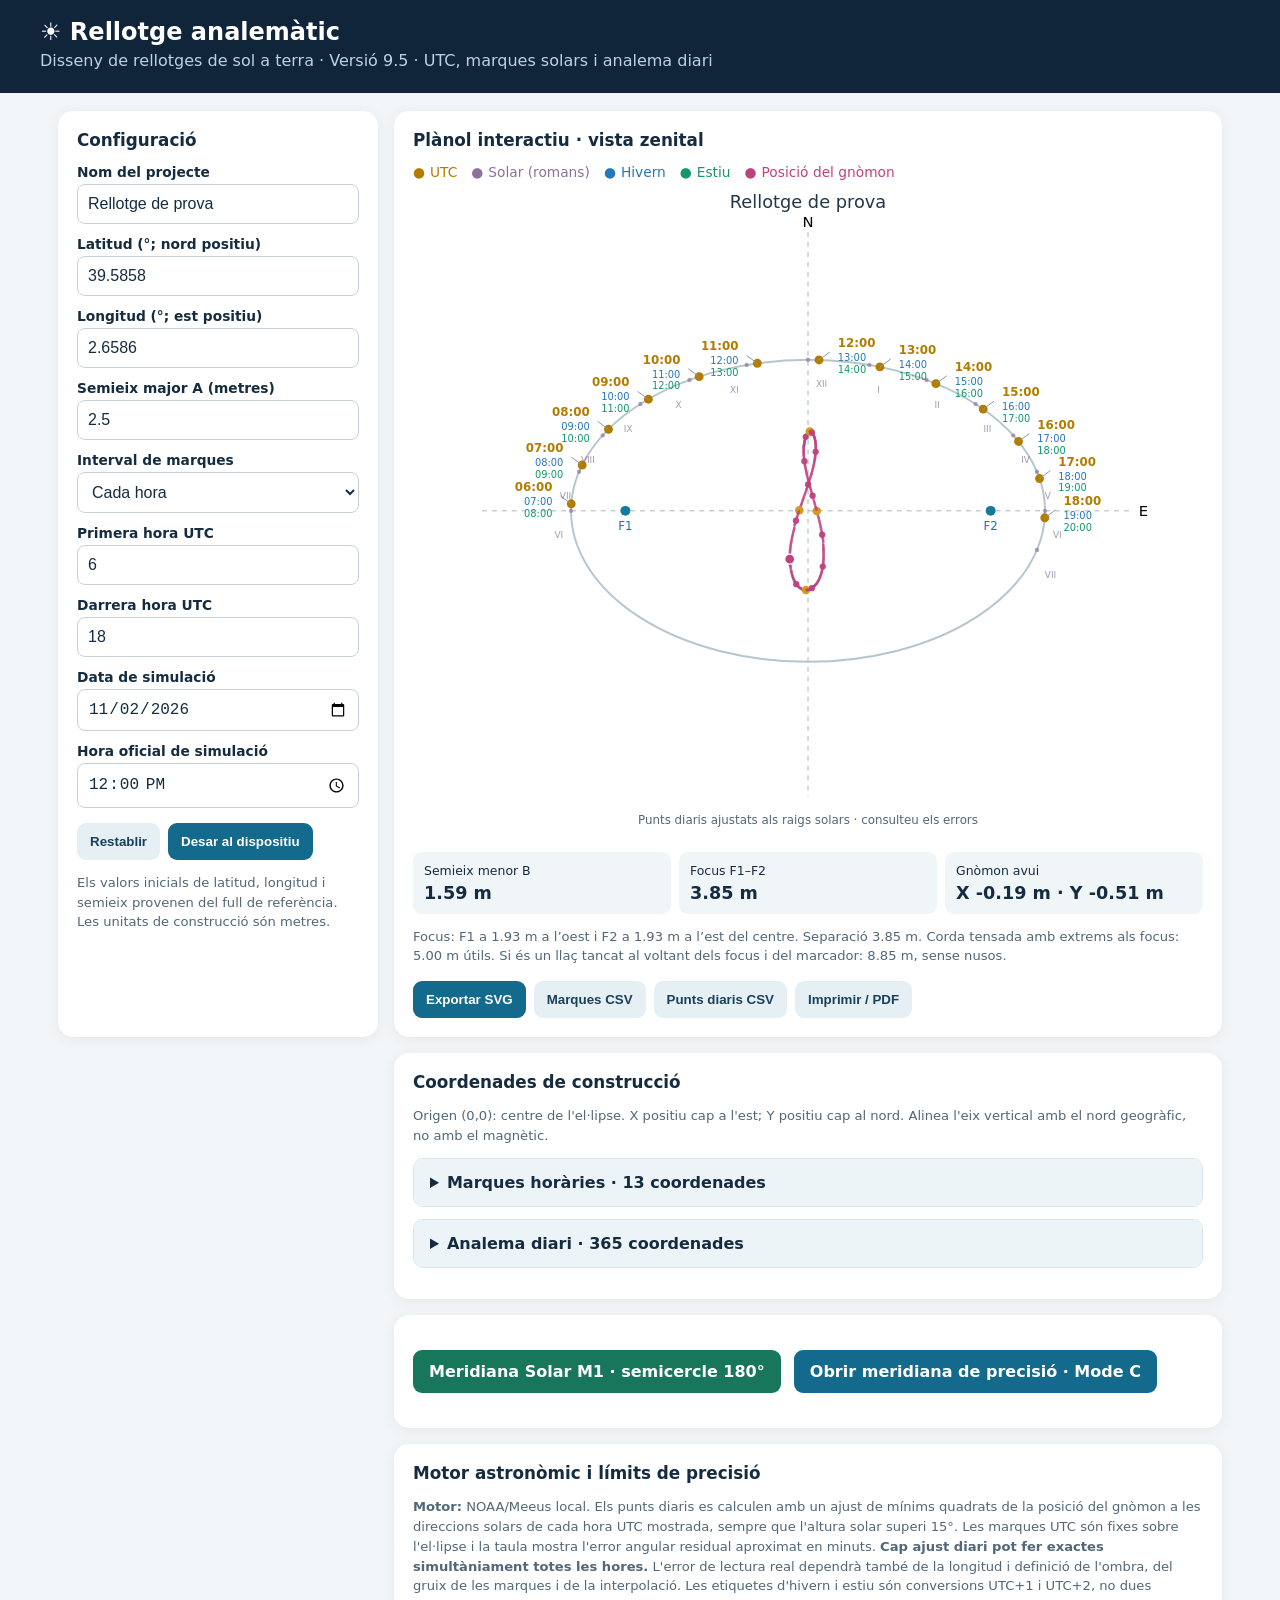
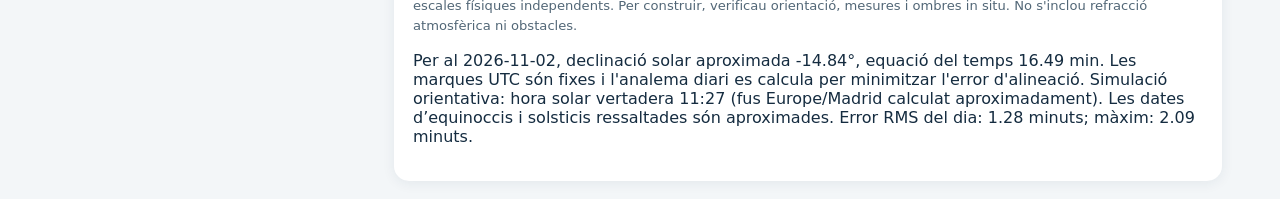
==== commit 2f579f2e: "Add files via upload" ====
--- a/index.html
+++ b/index.html
@@ -1,6 +1,6 @@
 <!doctype html><html lang="ca"><head><meta charset="utf-8"><meta name="viewport" content="width=device-width,initial-scale=1"><meta name="theme-color" content="#10243a"><link rel="manifest" href="manifest.webmanifest"><title>Rellotge Analemàtic</title><style>
 :root{font-family:system-ui,-apple-system,sans-serif;color:#152c40;background:#f3f6f8}*{box-sizing:border-box}body{margin:0}header{background:#10243a;color:white;padding:18px max(18px,calc((100vw - 1200px)/2))}h1{margin:0;font-size:1.5rem}header p{margin:5px 0;color:#bed2e1}.wrap{max-width:1200px;margin:auto;padding:18px;display:grid;grid-template-columns:320px 1fr;gap:16px}.panel{background:white;border-radius:15px;padding:19px;box-shadow:0 2px 13px #18364c13}.panel h2{font-size:1.05rem;margin:0 0 14px}label{display:block;font-size:.86rem;font-weight:650;margin:12px 0 4px}input,select{width:100%;padding:10px;border:1px solid #c6d1da;border-radius:8px;font-size:1rem;background:white;color:#152c40}button{background:#146a8d;color:white;border:0;border-radius:9px;padding:11px 13px;cursor:pointer;font-weight:650}button.secondary{background:#e5eff4;color:#17415a}.buttons{display:flex;gap:8px;flex-wrap:wrap;margin-top:15px}#drawing{width:100%;height:auto;display:block}.legend{display:flex;gap:14px;flex-wrap:wrap;font-size:.86rem}.legend span:before{content:'●';margin-right:5px}.solar{color:#b17c00}.winter{color:#2477bc}.summer{color:#14976d}.analemma{color:#bd4280}.muted{font-size:.82rem;color:#526777;line-height:1.5}.stat{display:grid;grid-template-columns:repeat(3,1fr);gap:8px}.stat div{background:#f0f5f8;border-radius:9px;padding:11px;font-size:.78rem}.stat strong{display:block;font-size:1.1rem;margin-top:5px}table{border-collapse:collapse;width:100%;font-size:.82rem}th,td{border-bottom:1px solid #e1e8ed;padding:7px;text-align:right}th:first-child,td:first-child{text-align:left}.scroll{max-height:300px;overflow:auto}.wide{grid-column:2}small{font-size:.78rem}@media(max-width:800px){.wrap{grid-template-columns:1fr}.wide{grid-column:1}.stat{grid-template-columns:1fr 1fr 1fr}}@media print{header,.controls,.buttons,.note{display:none}.wrap{display:block}.panel{box-shadow:none;break-inside:avoid}#drawing{max-height:75vh}}
- .meridian-grid{display:grid;grid-template-columns:repeat(2,minmax(0,1fr));gap:12px}.meridian-grid label{margin-top:0}.result{background:#eef5f8;padding:13px;border-radius:10px;line-height:1.7}.warning{border-left:4px solid #c98520;padding:9px 12px;background:#fff6e7}.meridian-svg{width:100%;max-width:580px;height:auto;display:block;margin:auto}@media(max-width:540px){.meridian-grid{grid-template-columns:1fr}} details.coord-details{border:1px solid #d9e3ea;border-radius:10px;margin:12px 0;overflow:hidden}details.coord-details summary{cursor:pointer;padding:14px 16px;font-weight:700;background:#edf4f8;list-style-position:inside}details.coord-details[open] summary{border-bottom:1px solid #d9e3ea}details.coord-details .scroll{max-height:440px;overflow:auto}details.coord-details table{width:100%}details.coord-details thead{position:sticky;top:0;background:#eef4f8}details.coord-details td,details.coord-details th{white-space:nowrap} .coord-note{padding:0 14px;font-size:.88rem;color:#526777}</style></head><body><header><h1>☀ Rellotge analemàtic</h1><p>Disseny de rellotges de sol a terra · Versió 9.4 · UTC, marques solars i analema diari</p></header><main class="wrap"><section class="panel controls"><h2>Configuració</h2><label>Nom del projecte</label><input id="name" value="Rellotge de prova"><label>Latitud (°; nord positiu)</label><input id="lat" type="number" step="0.0001" value="39.5858"><label>Longitud (°; est positiu)</label><input id="lon" type="number" step="0.0001" value="2.6586"><label>Semieix major A (metres)</label><input id="a" type="number" step="0.1" min="0.5" value="2.5"><label>Interval de marques</label><select id="step"><option value="1">Cada hora</option><option value="0.5">Cada mitja hora</option></select><label>Primera hora UTC</label><input id="from" type="number" min="0" max="23" value="6"><label>Darrera hora UTC</label><input id="to" type="number" min="1" max="24" value="18"><label>Data de simulació</label><input id="date" type="date" value="2026-11-02"><label>Hora oficial de simulació</label><input id="time" type="time" value="12:00"><div class="buttons"><button id="reset" class="secondary">Restablir</button><button id="save">Desar al dispositiu</button></div><p class="muted">Els valors inicials de latitud, longitud i semieix provenen del full de referència. Les unitats de construcció són metres.</p></section><section class="panel"><h2>Plànol interactiu · vista zenital</h2><div class="legend"><span class="solar">UTC</span><span style="color:#8c729b">Solar (romans)</span><span class="winter">Hivern</span><span class="summer">Estiu</span><span class="analemma">Posició del gnòmon</span></div><svg id="drawing" viewBox="0 0 800 680" role="img" aria-label="Plànol geomètric del rellotge"></svg><div class="stat"><div>Semieix menor B<strong id="bval"></strong></div><div>Focus F1–F2<strong id="cval"></strong></div><div>Gnòmon avui<strong id="gval"></strong></div></div><p class="muted" id="focusinfo"></p><div class="buttons"><button id="svg">Exportar SVG</button><button id="csv" class="secondary">Marques CSV</button><button id="gnomonCSV" class="secondary">Punts diaris CSV</button><button id="print" class="secondary">Imprimir / PDF</button></div></section><section class="panel wide"><h2>Coordenades de construcció</h2><p class="muted">Origen (0,0): centre de l'el·lipse. X positiu cap a l'est; Y positiu cap al nord. Alinea l'eix vertical amb el nord geogràfic, no amb el magnètic.</p><details class="coord-details" id="hourDetails"><summary>Marques horàries · <span id="hourCount">0</span> coordenades</summary><div class="scroll"><table><thead><tr><th>Hora UTC de marca*</th><th>X est (m)</th><th>Y nord (m)</th><th>Hivern</th><th>Estiu</th></tr></thead><tbody id="rows"></tbody></table></div></details><details class="coord-details" id="dayDetails"><summary>Analema diari · <span id="dayCount">365</span> coordenades</summary><p class="coord-note">Coordenades en metres ajustades als raigs solars de cada data. El punt del dia de simulació es destaca. Consultau el diagnòstic de precisió abans de construir.</p><div class="scroll"><table><thead><tr><th>Data</th><th>X est (m)</th><th>Y nord (m)</th><th>EOT (min)</th><th>Declinació (°)</th><th>Error RMS (min)</th><th>Error màxim (min)</th></tr></thead><tbody id="dayRows"></tbody></table></div></details></section><section class="panel wide" id="meridiana"><p><a href="meridiana-m1.html" style="display:inline-block;background:#18775b;color:white;padding:12px 16px;border-radius:9px;text-decoration:none;font-weight:700;margin-right:8px">Meridiana Solar M1 · semicercle 180°</a> <a href="orientacio-ombres.html" style="display:inline-block;background:#146a8d;color:white;padding:12px 16px;border-radius:9px;text-decoration:none;font-weight:700">Obrir meridiana de precisió · Mode C</a></p><details class="coord-details" id="legacyMeridianDetails"><summary>Triangulació amb ombres · mètode clàssic (desplegar)</summary><div style="padding:14px 16px"><h2>🧭 Meridiana · nord geogràfic sense brúixola</h2><p class="muted">Mètode de l'azimut solar: una vareta vertical, la seva ombra i un triangle construït amb cintes mètriques. Funciona quan el Sol és visible i projecta una ombra definida. No requereix esperar el migdia.</p><div class="meridian-grid"><div><label>Instant de l'observació (hora del dispositiu)</label><input id="obsdate" type="datetime-local"><div class="buttons"><button id="now" class="secondary">Posar l'hora actual</button></div></div><div><label>Longitud de l'ombra AB (metres)</label><input id="shadow" type="number" min="0.05" step="0.01" value="1.50"><label>Distància per traçar la meridiana AC (metres)</label><input id="baseline" type="number" min="0.5" step="0.1" value="5"></div></div><p class="muted">S'utilitzen la latitud i longitud de Configuració. La data i l'hora es llegeixen en el fus horari configurat al dispositiu; comprova que sigui el de l'observació. No utilitza el sensor de brúixola.</p><div id="meridianResult" class="result" aria-live="polite"></div><p class="muted" id="cordainfo"></p><svg id="meridianDiagram" class="meridian-svg" viewBox="0 0 560 310" aria-label="Triangle de construcció de la meridiana"></svg><div class="buttons"><button id="meridianCSV" class="secondary">Exportar mesures CSV</button></div><p class="warning"><strong>Important:</strong> les dues circumferències de la triangulació poden donar dues interseccions. Cal seleccionar la que correspon al nord mitjançant el costat est/oest deduït de l'azimut solar; no basta amb les tres distàncies per identificar-la inequívocament. Abans de construir, repeteix l'observació en una altra hora i comprova la coincidència. L'algoritme solar actual és una aproximació astronòmica, pendent de validació amb SPA.</p></div></details></section><section class="panel wide note"><h2>Motor astronòmic i límits de precisió</h2><p class="muted"><strong>Motor:</strong> NOAA/Meeus local. Els punts diaris es calculen amb un ajust de mínims quadrats de la posició del gnòmon a les direccions solars de cada hora UTC mostrada, sempre que l'altura solar superi 15°. Les marques UTC són fixes sobre l'el·lipse i la taula mostra l'error angular residual aproximat en minuts. <strong>Cap ajust diari pot fer exactes simultàniament totes les hores.</strong> L'error de lectura real dependrà també de la longitud i definició de l'ombra, del gruix de les marques i de la interpolació. Les etiquetes d'hivern i estiu són conversions UTC+1 i UTC+2, no dues escales físiques independents. Per construir, verificau orientació, mesures i ombres in situ. No s'inclou refracció atmosfèrica ni obstacles.</p><p id="simulation"></p></section></main><script>
+ .meridian-grid{display:grid;grid-template-columns:repeat(2,minmax(0,1fr));gap:12px}.meridian-grid label{margin-top:0}.result{background:#eef5f8;padding:13px;border-radius:10px;line-height:1.7}.warning{border-left:4px solid #c98520;padding:9px 12px;background:#fff6e7}.meridian-svg{width:100%;max-width:580px;height:auto;display:block;margin:auto}@media(max-width:540px){.meridian-grid{grid-template-columns:1fr}} details.coord-details{border:1px solid #d9e3ea;border-radius:10px;margin:12px 0;overflow:hidden}details.coord-details summary{cursor:pointer;padding:14px 16px;font-weight:700;background:#edf4f8;list-style-position:inside}details.coord-details[open] summary{border-bottom:1px solid #d9e3ea}details.coord-details .scroll{max-height:440px;overflow:auto}details.coord-details table{width:100%}details.coord-details thead{position:sticky;top:0;background:#eef4f8}details.coord-details td,details.coord-details th{white-space:nowrap} .coord-note{padding:0 14px;font-size:.88rem;color:#526777}</style></head><body><header><h1>☀ Rellotge analemàtic</h1><p>Disseny de rellotges de sol a terra · Versió 9.5 · UTC, marques solars i analema diari</p></header><main class="wrap"><section class="panel controls"><h2>Configuració</h2><label>Nom del projecte</label><input id="name" value="Rellotge de prova"><label>Latitud (°; nord positiu)</label><input id="lat" type="number" step="0.0001" value="39.5858"><label>Longitud (°; est positiu)</label><input id="lon" type="number" step="0.0001" value="2.6586"><label>Semieix major A (metres)</label><input id="a" type="number" step="0.1" min="0.5" value="2.5"><label>Interval de marques</label><select id="step"><option value="1">Cada hora</option><option value="0.5">Cada mitja hora</option></select><label>Primera hora UTC</label><input id="from" type="number" min="0" max="23" value="6"><label>Darrera hora UTC</label><input id="to" type="number" min="1" max="24" value="18"><label>Data de simulació</label><input id="date" type="date" value="2026-11-02"><label>Hora oficial de simulació</label><input id="time" type="time" value="12:00"><div class="buttons"><button id="reset" class="secondary">Restablir</button><button id="save">Desar al dispositiu</button></div><p class="muted">Els valors inicials de latitud, longitud i semieix provenen del full de referència. Les unitats de construcció són metres.</p></section><section class="panel"><h2>Plànol interactiu · vista zenital</h2><div class="legend"><span class="solar">UTC</span><span style="color:#8c729b">Solar (romans)</span><span class="winter">Hivern</span><span class="summer">Estiu</span><span class="analemma">Posició del gnòmon</span></div><svg id="drawing" viewBox="0 0 800 680" role="img" aria-label="Plànol geomètric del rellotge"></svg><div class="stat"><div>Semieix menor B<strong id="bval"></strong></div><div>Focus F1–F2<strong id="cval"></strong></div><div>Gnòmon avui<strong id="gval"></strong></div></div><p class="muted" id="focusinfo"></p><div class="buttons"><button id="svg">Exportar SVG</button><button id="csv" class="secondary">Marques CSV</button><button id="gnomonCSV" class="secondary">Punts diaris CSV</button><button id="print" class="secondary">Imprimir / PDF</button></div></section><section class="panel wide"><h2>Coordenades de construcció</h2><p class="muted">Origen (0,0): centre de l'el·lipse. X positiu cap a l'est; Y positiu cap al nord. Alinea l'eix vertical amb el nord geogràfic, no amb el magnètic.</p><details class="coord-details" id="hourDetails"><summary>Marques horàries · <span id="hourCount">0</span> coordenades</summary><div class="scroll"><table><thead><tr><th>Hora UTC de marca*</th><th>X est (m)</th><th>Y nord (m)</th><th>Hivern</th><th>Estiu</th></tr></thead><tbody id="rows"></tbody></table></div></details><details class="coord-details" id="dayDetails"><summary>Analema diari · <span id="dayCount">365</span> coordenades</summary><p class="coord-note">Coordenades en metres ajustades als raigs solars de cada data. El punt del dia de simulació es destaca. Consultau el diagnòstic de precisió abans de construir.</p><div class="scroll"><table><thead><tr><th>Data</th><th>X est (m)</th><th>Y nord (m)</th><th>EOT (min)</th><th>Declinació (°)</th><th>Error RMS (min)</th><th>Error màxim (min)</th></tr></thead><tbody id="dayRows"></tbody></table></div></details></section><section class="panel wide" id="meridiana"><p><a href="meridiana-m1.html" style="display:inline-block;background:#18775b;color:white;padding:12px 16px;border-radius:9px;text-decoration:none;font-weight:700;margin-right:8px">Meridiana Solar M1 · semicercle 180°</a> <a href="orientacio-ombres.html" style="display:inline-block;background:#146a8d;color:white;padding:12px 16px;border-radius:9px;text-decoration:none;font-weight:700">Obrir meridiana de precisió · Mode C</a></p></section><section class="panel wide note"><h2>Motor astronòmic i límits de precisió</h2><p class="muted"><strong>Motor:</strong> NOAA/Meeus local. Els punts diaris es calculen amb un ajust de mínims quadrats de la posició del gnòmon a les direccions solars de cada hora UTC mostrada, sempre que l'altura solar superi 15°. Les marques UTC són fixes sobre l'el·lipse i la taula mostra l'error angular residual aproximat en minuts. <strong>Cap ajust diari pot fer exactes simultàniament totes les hores.</strong> L'error de lectura real dependrà també de la longitud i definició de l'ombra, del gruix de les marques i de la interpolació. Les etiquetes d'hivern i estiu són conversions UTC+1 i UTC+2, no dues escales físiques independents. Per construir, verificau orientació, mesures i ombres in situ. No s'inclou refracció atmosfèrica ni obstacles.</p><p id="simulation"></p></section></main><script>
 const $=id=>document.getElementById(id), ids=['name','lat','lon','a','step','from','to','date','time'];const rad=Math.PI/180;const fmt=n=>Number(n).toFixed(2);let coords=[];let gnomonCoords=[];let lastMeridian=null;
 // Motor solar unificat NOAA/Meeus: mateix càlcul per a analema, simulació i meridiana.
 // No és NREL SPA. Les magnituds són aproximades i requereixen validació de camp.
@@ -96,7 +96,7 @@
  const trueSolar=official-madridOffset+lon/15+eot/60;
  $('simulation').textContent=`Per al ${date}, declinació solar aproximada ${fmt(dec)}°, equació del temps ${fmt(eot)} min. Les marques UTC són fixes i l'analema diari es calcula per minimitzar l'error d'alineació. Simulació orientativa: hora solar vertadera ${timeLabel(trueSolar)} (fus Europe/Madrid calculat aproximadament). Les dates d’equinoccis i solsticis ressaltades són aproximades. Error RMS del dia: ${Number.isFinite(today.rms)?today.rms.toFixed(2):"—"} minuts; màxim: ${Number.isFinite(today.max)?today.max.toFixed(2):"—"} minuts.`;
 }
-ids.forEach(id=>$(id).addEventListener('input',()=>{render();renderMeridian()}));$('svg').onclick=()=>download('<?xml version="1.0" encoding="UTF-8"?>\n'+$('drawing').outerHTML,'rellotge-analematic.svg','image/svg+xml');$('csv').onclick=()=>download('\ufeffUTC;X est (m);Y nord (m);Hivern;Estiu\n'+coords.map(v=>[timeLabel(v.h),fmt(v.x),fmt(v.y),timeLabel(v.h+1),timeLabel(v.h+2)].join(';')).join('\n'),'coordenades-rellotge.csv','text/csv');$('gnomonCSV').onclick=()=>download('\ufeffData;X est (m);Y nord (m);Equació del temps (min);Declinació (graus);Error RMS aproximat (min);Error màxim aproximat (min);Mostres\n'+gnomonCoords.map(v=>[v.date,v.x.toFixed(4),v.y.toFixed(4),v.eot.toFixed(4),v.dec.toFixed(4),v.rms.toFixed(3),v.max.toFixed(3),v.count].join(';')).join('\n'),'gnomon-diari-ajustat.csv','text/csv');$('print').onclick=()=>window.print();$('save').onclick=()=>{localStorage.setItem('rellotge-analematic-v1',JSON.stringify(Object.fromEntries(ids.map(i=>[i,$(i).value]))));alert('Projecte desat en aquest navegador.')};$('reset').onclick=()=>{localStorage.removeItem('rellotge-analematic-v1');location.reload()};try{let saved=JSON.parse(localStorage.getItem('rellotge-analematic-v1'));if(saved)ids.forEach(i=>{if(saved[i]!=null)$(i).value=saved[i]})}catch{}
+ids.forEach(id=>$(id).addEventListener('input',()=>{render()}));$('svg').onclick=()=>download('<?xml version="1.0" encoding="UTF-8"?>\n'+$('drawing').outerHTML,'rellotge-analematic.svg','image/svg+xml');$('csv').onclick=()=>download('\ufeffUTC;X est (m);Y nord (m);Hivern;Estiu\n'+coords.map(v=>[timeLabel(v.h),fmt(v.x),fmt(v.y),timeLabel(v.h+1),timeLabel(v.h+2)].join(';')).join('\n'),'coordenades-rellotge.csv','text/csv');$('gnomonCSV').onclick=()=>download('\ufeffData;X est (m);Y nord (m);Equació del temps (min);Declinació (graus);Error RMS aproximat (min);Error màxim aproximat (min);Mostres\n'+gnomonCoords.map(v=>[v.date,v.x.toFixed(4),v.y.toFixed(4),v.eot.toFixed(4),v.dec.toFixed(4),v.rms.toFixed(3),v.max.toFixed(3),v.count].join(';')).join('\n'),'gnomon-diari-ajustat.csv','text/csv');$('print').onclick=()=>window.print();$('save').onclick=()=>{localStorage.setItem('rellotge-analematic-v1',JSON.stringify(Object.fromEntries(ids.map(i=>[i,$(i).value]))));alert('Projecte desat en aquest navegador.')};$('reset').onclick=()=>{localStorage.removeItem('rellotge-analematic-v1');location.reload()};try{let saved=JSON.parse(localStorage.getItem('rellotge-analematic-v1'));if(saved)ids.forEach(i=>{if(saved[i]!=null)$(i).value=saved[i]})}catch{}
 // Algoritme solar aproximat (Meeus/NOAA); no és implementació ni certificació NREL SPA.
 function solarAzimuth(instant,lat,lon){
  const jd=instant.getTime()/86400000+2440587.5,T=(jd-2451545)/36525;
@@ -116,26 +116,5 @@
  const az=norm(Math.atan2(Math.sin(ha),Math.cos(ha)*Math.sin(phi)-Math.tan(decl)*Math.cos(phi))/rad+180);
  return {az,alt:alt/rad,decl:decl/rad,eot:E,ha:ha/rad};
 }
-function setNow(){let d=new Date(),local=new Date(d.getTime()-d.getTimezoneOffset()*60000);$('obsdate').value=local.toISOString().slice(0,16);renderMeridian()}
-function renderMeridian(){
- const lat=+$('lat').value,lon=+$('lon').value,AB=+$('shadow').value,AC=+$('baseline').value,when=new Date($('obsdate').value);
- const out=$('meridianResult'),diagram=$('meridianDiagram');lastMeridian=null;
- if(!Number.isFinite(lat)||Math.abs(lat)>=89||!Number.isFinite(lon)||Math.abs(lon)>180||!Number.isFinite(AB)||AB<=0||!Number.isFinite(AC)||AC<=0||!Number.isFinite(when.getTime())){out.textContent='Revisa coordenades, data i distàncies.';diagram.innerHTML='';return}
- const v=solarAzimuth(when,lat,lon),bearing=(v.az+180)%360,delta=bearing>180?bearing-360:bearing;
- const BC=Math.sqrt(AB*AB+AC*AC-2*AB*AC*Math.cos(bearing*rad));
- const quality=v.alt<10?'Baixa: Sol molt baix; ombra llarga i difusa.':v.alt>75?'Baixa: Sol molt alt; ombra curta.':'Condicions geomètriques potencialment favorables.';
- const side=Math.sin(bearing*rad)>0?'est':Math.sin(bearing*rad)<0?'oest':'sobre la meridiana';
- out.innerHTML=`<strong>Distància A–C (base a nord):</strong> ${fmt(AC)} m<br><strong>Azimut del Sol:</strong> ${fmt(v.az)}° des del nord, sentit horari<br><strong>Direcció de l'ombra:</strong> ${fmt(bearing)}° (${side} de la meridiana)<br><strong>Distància entre l'extrem de l'ombra B i la marca nord C:</strong> <strong>${fmt(BC)} m</strong><br><strong>Angle entre l'ombra AB i el nord AC:</strong> ${fmt(Math.abs(delta))}°<br><strong>Altura del Sol:</strong> ${fmt(v.alt)}° · <strong>Equació del temps:</strong> ${fmt(v.eot)} min<br><strong>Qualitat:</strong> ${quality}`;
- $('cordainfo').innerHTML=`<strong>Construcció amb una sola corda tancada:</strong> fixa dos punts A (base del gnòmon) i B (extrem de l’ombra), separats ${fmt(AB)} m. Fes un llaç de longitud útil total <strong>${fmt(AB+AC+BC)} m</strong> (perímetre AB + BC + CA). Tensant el llaç des de C, s’obtenen les distàncies AC = ${fmt(AC)} m i BC = ${fmt(BC)} m. <strong>Atenció:</strong> un llaç tensat amb dos ancoratges A i B no fixa per si sol un triangle únic: cal marcar AC i BC sobre el cordill, o usar dues marques/nusos que delimiten aquests trams, i seleccionar la intersecció correcta segons el costat est/oest de l’ombra. Una altra opció és una corda oberta amb marques als ${fmt(AC)} m i ${fmt(AC+BC)} m, tancant el triangle als ancoratges.`;
- if(v.alt<=0)out.innerHTML+='<br><strong>El Sol és sota l’horitzó geomètric: no es pot fer aquesta observació.</strong>';
- const scale=Math.min(105/Math.max(AB,0.1),175/Math.max(AC,0.1)),ax=280,ay=238;
- // A centre, nord vertical; ombra rotada segons azimut calculat.
- const bx=ax+AB*scale*Math.sin(bearing*rad),by=ay-AB*scale*Math.cos(bearing*rad),cx=ax,cy=ay-AC*scale;
- diagram.innerHTML=`<rect width="560" height="310" fill="white"/><path d="M${ax} ${ay} L${bx} ${by} L${cx} ${cy} Z" fill="#eaf4fa" stroke="#1876a0" stroke-width="2"/><path d="M${ax} ${ay} L${cx} ${cy}" stroke="#148d66" stroke-width="4"/><circle cx="${ax}" cy="${ay}" r="5" fill="#162d40"/><circle cx="${bx}" cy="${by}" r="5" fill="#d09a21"/><circle cx="${cx}" cy="${cy}" r="5" fill="#148d66"/><text x="${ax+10}" y="${ay+18}" font-size="13">A · Base</text><text x="${bx+9}" y="${by+18}" font-size="13" fill="#9b7215">B · Ombra</text><text x="${cx+10}" y="${cy-8}" font-size="13" fill="#148d66">C · Nord</text><text x="280" y="292" text-anchor="middle" font-size="12" fill="#526777">Vista zenital orientada al nord · dibuix esquemàtic</text>`;
- lastMeridian={when:when.toISOString(),lat,lon,AB,AC,BC,az:v.az,bearing,alt:v.alt,eot:v.eot,side};
-}
-['obsdate','shadow','baseline'].forEach(id=>$(id).addEventListener('input',renderMeridian));$('now').onclick=setNow;
-$('meridianCSV').onclick=()=>{if(!lastMeridian)return;const m=lastMeridian;download('\ufeffInstant UTC;Latitud;Longitud;Ombra AB m;Nord AC m;Distància BC m;Corda perimetral m;Azimut Sol graus;Azimut ombra graus;Altura Sol graus;Equació temps min;Costat\n'+[m.when,m.lat,m.lon,m.AB,m.AC,m.BC,m.AB+m.AC+m.BC,m.az,m.bearing,m.alt,m.eot,m.side].join(';'),'meridiana-mesures.csv','text/csv')};
-setNow();
 render();if('serviceWorker'in navigator)navigator.serviceWorker.register('sw.js');
 </script></body></html>
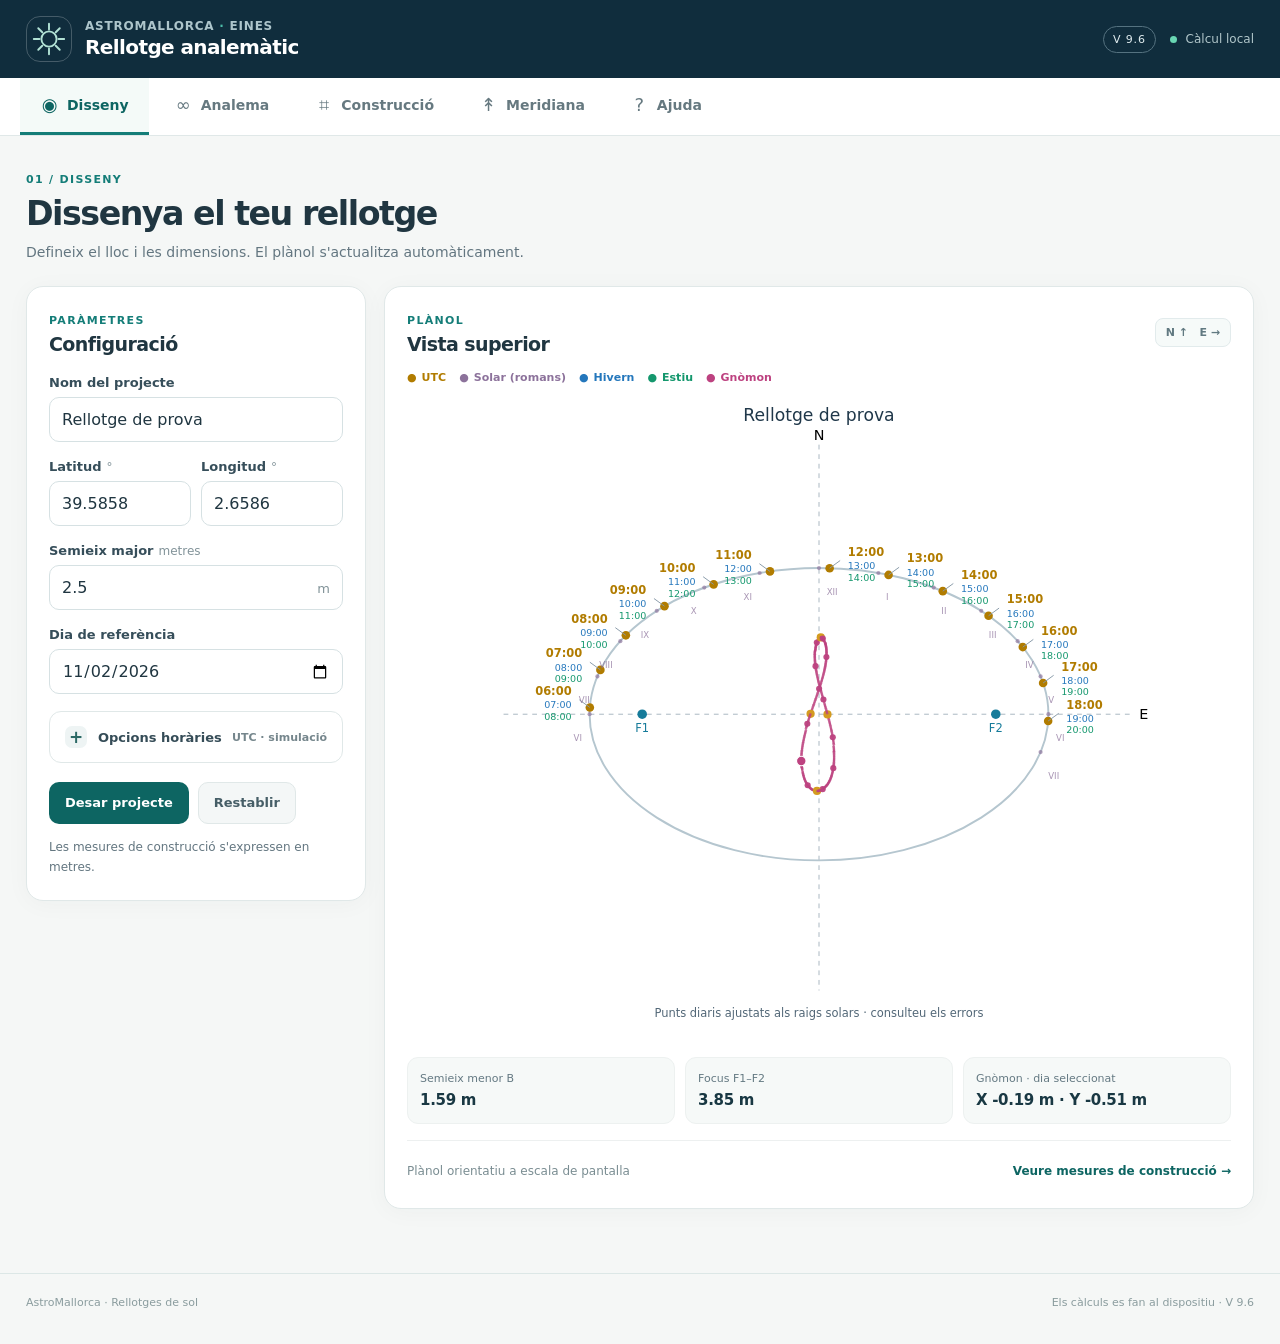
==== commit b727caeb: "Add files via upload" ====
--- a/index.html
+++ b/index.html
@@ -1,6 +1,110 @@
-<!doctype html><html lang="ca"><head><meta charset="utf-8"><meta name="viewport" content="width=device-width,initial-scale=1"><meta name="theme-color" content="#10243a"><link rel="manifest" href="manifest.webmanifest"><title>Rellotge Analemàtic</title><style>
-:root{font-family:system-ui,-apple-system,sans-serif;color:#152c40;background:#f3f6f8}*{box-sizing:border-box}body{margin:0}header{background:#10243a;color:white;padding:18px max(18px,calc((100vw - 1200px)/2))}h1{margin:0;font-size:1.5rem}header p{margin:5px 0;color:#bed2e1}.wrap{max-width:1200px;margin:auto;padding:18px;display:grid;grid-template-columns:320px 1fr;gap:16px}.panel{background:white;border-radius:15px;padding:19px;box-shadow:0 2px 13px #18364c13}.panel h2{font-size:1.05rem;margin:0 0 14px}label{display:block;font-size:.86rem;font-weight:650;margin:12px 0 4px}input,select{width:100%;padding:10px;border:1px solid #c6d1da;border-radius:8px;font-size:1rem;background:white;color:#152c40}button{background:#146a8d;color:white;border:0;border-radius:9px;padding:11px 13px;cursor:pointer;font-weight:650}button.secondary{background:#e5eff4;color:#17415a}.buttons{display:flex;gap:8px;flex-wrap:wrap;margin-top:15px}#drawing{width:100%;height:auto;display:block}.legend{display:flex;gap:14px;flex-wrap:wrap;font-size:.86rem}.legend span:before{content:'●';margin-right:5px}.solar{color:#b17c00}.winter{color:#2477bc}.summer{color:#14976d}.analemma{color:#bd4280}.muted{font-size:.82rem;color:#526777;line-height:1.5}.stat{display:grid;grid-template-columns:repeat(3,1fr);gap:8px}.stat div{background:#f0f5f8;border-radius:9px;padding:11px;font-size:.78rem}.stat strong{display:block;font-size:1.1rem;margin-top:5px}table{border-collapse:collapse;width:100%;font-size:.82rem}th,td{border-bottom:1px solid #e1e8ed;padding:7px;text-align:right}th:first-child,td:first-child{text-align:left}.scroll{max-height:300px;overflow:auto}.wide{grid-column:2}small{font-size:.78rem}@media(max-width:800px){.wrap{grid-template-columns:1fr}.wide{grid-column:1}.stat{grid-template-columns:1fr 1fr 1fr}}@media print{header,.controls,.buttons,.note{display:none}.wrap{display:block}.panel{box-shadow:none;break-inside:avoid}#drawing{max-height:75vh}}
- .meridian-grid{display:grid;grid-template-columns:repeat(2,minmax(0,1fr));gap:12px}.meridian-grid label{margin-top:0}.result{background:#eef5f8;padding:13px;border-radius:10px;line-height:1.7}.warning{border-left:4px solid #c98520;padding:9px 12px;background:#fff6e7}.meridian-svg{width:100%;max-width:580px;height:auto;display:block;margin:auto}@media(max-width:540px){.meridian-grid{grid-template-columns:1fr}} details.coord-details{border:1px solid #d9e3ea;border-radius:10px;margin:12px 0;overflow:hidden}details.coord-details summary{cursor:pointer;padding:14px 16px;font-weight:700;background:#edf4f8;list-style-position:inside}details.coord-details[open] summary{border-bottom:1px solid #d9e3ea}details.coord-details .scroll{max-height:440px;overflow:auto}details.coord-details table{width:100%}details.coord-details thead{position:sticky;top:0;background:#eef4f8}details.coord-details td,details.coord-details th{white-space:nowrap} .coord-note{padding:0 14px;font-size:.88rem;color:#526777}</style></head><body><header><h1>☀ Rellotge analemàtic</h1><p>Disseny de rellotges de sol a terra · Versió 9.5 · UTC, marques solars i analema diari</p></header><main class="wrap"><section class="panel controls"><h2>Configuració</h2><label>Nom del projecte</label><input id="name" value="Rellotge de prova"><label>Latitud (°; nord positiu)</label><input id="lat" type="number" step="0.0001" value="39.5858"><label>Longitud (°; est positiu)</label><input id="lon" type="number" step="0.0001" value="2.6586"><label>Semieix major A (metres)</label><input id="a" type="number" step="0.1" min="0.5" value="2.5"><label>Interval de marques</label><select id="step"><option value="1">Cada hora</option><option value="0.5">Cada mitja hora</option></select><label>Primera hora UTC</label><input id="from" type="number" min="0" max="23" value="6"><label>Darrera hora UTC</label><input id="to" type="number" min="1" max="24" value="18"><label>Data de simulació</label><input id="date" type="date" value="2026-11-02"><label>Hora oficial de simulació</label><input id="time" type="time" value="12:00"><div class="buttons"><button id="reset" class="secondary">Restablir</button><button id="save">Desar al dispositiu</button></div><p class="muted">Els valors inicials de latitud, longitud i semieix provenen del full de referència. Les unitats de construcció són metres.</p></section><section class="panel"><h2>Plànol interactiu · vista zenital</h2><div class="legend"><span class="solar">UTC</span><span style="color:#8c729b">Solar (romans)</span><span class="winter">Hivern</span><span class="summer">Estiu</span><span class="analemma">Posició del gnòmon</span></div><svg id="drawing" viewBox="0 0 800 680" role="img" aria-label="Plànol geomètric del rellotge"></svg><div class="stat"><div>Semieix menor B<strong id="bval"></strong></div><div>Focus F1–F2<strong id="cval"></strong></div><div>Gnòmon avui<strong id="gval"></strong></div></div><p class="muted" id="focusinfo"></p><div class="buttons"><button id="svg">Exportar SVG</button><button id="csv" class="secondary">Marques CSV</button><button id="gnomonCSV" class="secondary">Punts diaris CSV</button><button id="print" class="secondary">Imprimir / PDF</button></div></section><section class="panel wide"><h2>Coordenades de construcció</h2><p class="muted">Origen (0,0): centre de l'el·lipse. X positiu cap a l'est; Y positiu cap al nord. Alinea l'eix vertical amb el nord geogràfic, no amb el magnètic.</p><details class="coord-details" id="hourDetails"><summary>Marques horàries · <span id="hourCount">0</span> coordenades</summary><div class="scroll"><table><thead><tr><th>Hora UTC de marca*</th><th>X est (m)</th><th>Y nord (m)</th><th>Hivern</th><th>Estiu</th></tr></thead><tbody id="rows"></tbody></table></div></details><details class="coord-details" id="dayDetails"><summary>Analema diari · <span id="dayCount">365</span> coordenades</summary><p class="coord-note">Coordenades en metres ajustades als raigs solars de cada data. El punt del dia de simulació es destaca. Consultau el diagnòstic de precisió abans de construir.</p><div class="scroll"><table><thead><tr><th>Data</th><th>X est (m)</th><th>Y nord (m)</th><th>EOT (min)</th><th>Declinació (°)</th><th>Error RMS (min)</th><th>Error màxim (min)</th></tr></thead><tbody id="dayRows"></tbody></table></div></details></section><section class="panel wide" id="meridiana"><p><a href="meridiana-m1.html" style="display:inline-block;background:#18775b;color:white;padding:12px 16px;border-radius:9px;text-decoration:none;font-weight:700;margin-right:8px">Meridiana Solar M1 · semicercle 180°</a> <a href="orientacio-ombres.html" style="display:inline-block;background:#146a8d;color:white;padding:12px 16px;border-radius:9px;text-decoration:none;font-weight:700">Obrir meridiana de precisió · Mode C</a></p></section><section class="panel wide note"><h2>Motor astronòmic i límits de precisió</h2><p class="muted"><strong>Motor:</strong> NOAA/Meeus local. Els punts diaris es calculen amb un ajust de mínims quadrats de la posició del gnòmon a les direccions solars de cada hora UTC mostrada, sempre que l'altura solar superi 15°. Les marques UTC són fixes sobre l'el·lipse i la taula mostra l'error angular residual aproximat en minuts. <strong>Cap ajust diari pot fer exactes simultàniament totes les hores.</strong> L'error de lectura real dependrà també de la longitud i definició de l'ombra, del gruix de les marques i de la interpolació. Les etiquetes d'hivern i estiu són conversions UTC+1 i UTC+2, no dues escales físiques independents. Per construir, verificau orientació, mesures i ombres in situ. No s'inclou refracció atmosfèrica ni obstacles.</p><p id="simulation"></p></section></main><script>
+<!doctype html>
+<html lang="ca">
+<head>
+<meta charset="utf-8">
+<meta name="viewport" content="width=device-width,initial-scale=1,viewport-fit=cover">
+<meta name="theme-color" content="#102d3d">
+<meta name="description" content="Dissenya, orienta i construeix el teu rellotge analemàtic amb AstroMallorca.">
+<link rel="manifest" href="manifest.webmanifest">
+<link rel="stylesheet" href="ui.css">
+<title>Rellotge analemàtic · AstroMallorca</title>
+</head>
+<body class="app-shell">
+<header class="app-header">
+  <div class="header-inner">
+    <div class="brand-mark" aria-hidden="true">
+      <svg viewBox="0 0 40 40" width="38" height="38"><circle cx="20" cy="20" r="8" fill="none" stroke="currentColor" stroke-width="2"/><path d="M20 4v6m0 20v6M4 20h6m20 0h6M8.7 8.7l4.2 4.2m14.2 14.2 4.2 4.2m0-22.6-4.2 4.2M12.9 27.1l-4.2 4.2" stroke="currentColor" stroke-width="2" stroke-linecap="round"/></svg>
+    </div>
+    <div class="brand-titles"><span class="brand-name">AstroMallorca <span class="brand-dot">·</span> Eines</span><span class="brand-subtitle">Rellotge analemàtic</span></div>
+    <div class="header-right"><span class="version-label">V 9.6</span><span class="local-label"><span class="status-dot"></span> Càlcul local</span></div>
+  </div>
+</header>
+<nav class="tab-navigation" aria-label="Seccions de l'aplicació">
+  <div class="nav-inner" role="tablist" aria-label="Pantalles principals">
+    <button type="button" class="nav-tab active" id="tab-disseny" data-tab="disseny" role="tab" aria-controls="view-disseny" aria-selected="true"><span class="nav-symbol" aria-hidden="true">◉</span><span>Disseny</span></button>
+    <button type="button" class="nav-tab" id="tab-analema" data-tab="analema" role="tab" aria-controls="view-analema" aria-selected="false"><span class="nav-symbol" aria-hidden="true">∞</span><span>Analema</span></button>
+    <button type="button" class="nav-tab" id="tab-construccio" data-tab="construccio" role="tab" aria-controls="view-construccio" aria-selected="false"><span class="nav-symbol" aria-hidden="true">⌗</span><span>Construcció</span></button>
+    <button type="button" class="nav-tab" id="tab-meridiana" data-tab="meridiana" role="tab" aria-controls="view-meridiana" aria-selected="false"><span class="nav-symbol" aria-hidden="true">↟</span><span>Meridiana</span></button>
+    <button type="button" class="nav-tab" id="tab-ajuda" data-tab="ajuda" role="tab" aria-controls="view-ajuda" aria-selected="false"><span class="nav-symbol" aria-hidden="true">?</span><span>Ajuda</span></button>
+  </div>
+</nav>
+<main class="app-main">
+  <section class="app-view active" id="view-disseny" role="tabpanel" aria-labelledby="tab-disseny">
+    <div class="page-heading"><div><span class="eyebrow">01 / DISSENY</span><h1>Dissenya el teu rellotge</h1><p>Defineix el lloc i les dimensions. El plànol s'actualitza automàticament.</p></div></div>
+    <div class="design-grid">
+      <section class="surface form-surface" aria-labelledby="design-settings-title">
+        <div class="surface-heading"><div><span class="subheading">PARÀMETRES</span><h2 id="design-settings-title">Configuració</h2></div></div>
+        <div class="field"><label for="name">Nom del projecte</label><input id="name" value="Rellotge de prova" autocomplete="off"></div>
+        <div class="field-grid"><div class="field"><label for="lat">Latitud <span class="unit">°</span></label><input id="lat" type="number" step="0.0001" value="39.5858" inputmode="decimal"></div><div class="field"><label for="lon">Longitud <span class="unit">°</span></label><input id="lon" type="number" step="0.0001" value="2.6586" inputmode="decimal"></div></div>
+        <div class="field"><label for="a">Semieix major <span class="unit">metres</span></label><div class="input-suffix"><input id="a" type="number" step="0.1" min="0.5" value="2.5" inputmode="decimal"><span aria-hidden="true">m</span></div></div>
+        <div class="field"><label for="date">Dia de referència</label><input id="date" type="date" value="2026-11-02"></div>
+        <details class="fold"><summary>Opcions horàries <span class="fold-hint">UTC · simulació</span></summary><div class="fold-content">
+          <div class="field"><label for="step">Interval de marques</label><select id="step"><option value="1">Cada hora</option><option value="0.5">Cada mitja hora</option></select></div>
+          <div class="field-grid"><div class="field"><label for="from">Primera hora UTC</label><input id="from" type="number" min="0" max="23" value="6"></div><div class="field"><label for="to">Darrera hora UTC</label><input id="to" type="number" min="1" max="24" value="18"></div></div>
+          <div class="field"><label for="time">Hora oficial de simulació</label><input id="time" type="time" value="12:00"></div>
+          <p class="hint">Les hores UTC defineixen les marques fixes. Hivern i estiu només canvien l'etiqueta horària.</p>
+        </div></details>
+        <div class="form-actions"><button type="button" id="save" class="btn btn-primary">Desar projecte</button><button type="button" id="reset" class="btn btn-quiet">Restablir</button></div>
+        <p class="hint form-footnote">Les mesures de construcció s'expressen en metres.</p>
+      </section>
+      <section class="surface plan-surface" aria-labelledby="plan-heading">
+        <div class="surface-heading"><div><span class="subheading">PLÀNOL</span><h2 id="plan-heading">Vista superior</h2></div><span class="direction-chip">N ↑ &nbsp; E →</span></div>
+        <div class="legend"><span class="solar">UTC</span><span class="solar-hours">Solar (romans)</span><span class="winter">Hivern</span><span class="summer">Estiu</span><span class="analemma">Gnòmon</span></div>
+        <div class="drawing-frame"><svg id="drawing" viewBox="0 0 800 680" role="img" aria-label="Plànol geomètric del rellotge"></svg></div>
+        <div class="stat"><div><span>Semieix menor B</span><strong id="bval">—</strong></div><div><span>Focus F1–F2</span><strong id="cval">—</strong></div><div><span>Gnòmon · dia seleccionat</span><strong id="gval">—</strong></div></div>
+        <div class="plan-footer"><span>Plànol orientatiu a escala de pantalla</span><button type="button" class="inline-action" data-goto="construccio">Veure mesures de construcció <span aria-hidden="true">→</span></button></div>
+      </section>
+    </div>
+  </section>
+  <section class="app-view" id="view-analema" role="tabpanel" aria-labelledby="tab-analema" hidden>
+    <div class="page-heading"><div><span class="eyebrow">02 / ANALEMA</span><h1>Posició diària del gnòmon</h1><p>Explora el traçat anual i consulta la posició del dia que construiràs.</p></div></div>
+    <div class="analemma-grid">
+      <section class="surface" aria-labelledby="analemma-heading">
+        <div class="surface-heading"><div><span class="subheading">TRAÇAT ANUAL</span><h2 id="analemma-heading">Analema ampliat</h2></div><span class="accent-key"><i></i> Dia seleccionat</span></div>
+        <div class="analemma-figure"><svg id="analemmaDrawing" viewBox="0 0 700 490" role="img" aria-label="Vista ampliada de l'analema i el punt del dia"></svg></div>
+        <p class="hint">Vista ampliada per llegir el recorregut. Per marcar el terreny, utilitza les coordenades en metres de Construcció.</p>
+      </section>
+      <aside class="surface analemma-detail">
+        <div class="surface-heading"><div><span class="subheading">CONSULTA</span><h2>Un dia concret</h2></div></div>
+        <div class="field"><label for="analemmaDate">Data</label><input type="date" id="analemmaDate" value="2026-11-02"></div>
+        <div class="featured-value"><span>Posició del gnòmon</span><strong id="analemmaCurrent">—</strong><small>Origen: centre de l'el·lipse · X est / Y nord</small></div>
+        <div class="mini-measure"><span>Precisió de l'ajust</span><strong id="analemmaAccuracy">—</strong></div>
+        <button type="button" class="btn btn-secondary btn-block" data-goto="construccio">Obrir coordenades diàries</button>
+        <p class="hint">La corba mostra els punts calculats, no una trajectòria exacta sense error a totes les hores.</p>
+      </aside>
+    </div>
+  </section>
+  <section class="app-view" id="view-construccio" role="tabpanel" aria-labelledby="tab-construccio" hidden>
+    <div class="page-heading"><div><span class="eyebrow">03 / CONSTRUCCIÓ</span><h1>Del plànol al terreny</h1><p>Mesures, coordenades i arxius per marcar el rellotge sobre una superfície real.</p></div></div>
+    <section class="surface construction-overview"><div class="surface-heading"><div><span class="subheading">REFERÈNCIES</span><h2>Mesures essencials</h2></div></div><p id="focusinfo" class="measure-description"></p><div class="reference-strip"><span><b>Origen</b> (0, 0) · centre</span><span><b>X positiu</b> cap a l'est</span><span><b>Y positiu</b> cap al nord</span></div></section>
+    <section class="surface exports"><div class="surface-heading"><div><span class="subheading">FITXERS</span><h2>Exportar el projecte</h2></div></div><div class="export-buttons"><button type="button" id="svg" class="btn btn-primary">Descarregar plànol SVG</button><button type="button" id="csv" class="btn btn-secondary">Marques horàries CSV</button><button type="button" id="gnomonCSV" class="btn btn-secondary">Analema diari CSV</button><button type="button" id="print" class="btn btn-quiet">Imprimir / PDF</button></div></section>
+    <section class="surface coords-surface"><div class="surface-heading"><div><span class="subheading">DETALL DE REPLANTEIG</span><h2>Coordenades</h2></div></div>
+      <details class="fold coord-details" id="hourDetails"><summary>Marques horàries <span class="fold-hint"><span id="hourCount">0</span> punts</span></summary><div class="table-scroll"><table><thead><tr><th>UTC de marca*</th><th>X est (m)</th><th>Y nord (m)</th><th>Hivern</th><th>Estiu</th></tr></thead><tbody id="rows"></tbody></table></div></details>
+      <details class="fold coord-details" id="dayDetails"><summary>Analema diari <span class="fold-hint"><span id="dayCount">365</span> punts</span></summary><p class="hint inset-note">Coordenades diàries ajustades als raigs solars de les marques UTC. Consultau els errors residuals abans de construir.</p><div class="table-scroll"><table><thead><tr><th>Data</th><th>X est (m)</th><th>Y nord (m)</th><th>EOT (min)</th><th>Declinació (°)</th><th>Error RMS (min)</th><th>Error màxim (min)</th></tr></thead><tbody id="dayRows"></tbody></table></div></details>
+    </section>
+  </section>
+  <section class="app-view" id="view-meridiana" role="tabpanel" aria-labelledby="tab-meridiana" hidden>
+    <div class="page-heading"><div><span class="eyebrow">04 / MERIDIANA</span><h1>Troba el nord geogràfic</h1><p>Dos procediments solars per traçar l'eix nord-sud sense brúixola magnètica.</p></div></div>
+    <div class="tool-grid" id="meridiana">
+      <a class="tool-card surface" href="meridiana-m1.html"><span class="tool-icon" aria-hidden="true">◒</span><span class="tool-meta">MÈTODE RÀPID · M1</span><strong>Semicercle solar</strong><span>Vareta vertical i escala de 180°. Alinea l'ombra amb els 90° i llegeix la meridiana calculada.</span><span class="tool-link">Obrir Meridiana M1 →</span></a>
+      <a class="tool-card surface" href="orientacio-ombres.html"><span class="tool-icon" aria-hidden="true">△</span><span class="tool-meta">MÈTODE ALTERNATIU · C</span><strong>Triangulació amb ombres</strong><span>Marca la base i l'extrem de l'ombra. Calcula les distàncies per traçar l'eix al terreny.</span><span class="tool-link">Obrir Mode C →</span></a>
+    </div>
+    <p class="meridian-note">Ambdós mètodes necessiten Sol visible, una referència vertical i l'hora correcta. Comprovau sempre la direcció sobre el terreny.</p>
+  </section>
+  <section class="app-view" id="view-ajuda" role="tabpanel" aria-labelledby="tab-ajuda" hidden>
+    <div class="page-heading"><div><span class="eyebrow">05 / AJUDA</span><h1>Construcció pas a pas</h1><p>Una guia breu per passar del càlcul al rellotge físic.</p></div></div>
+    <section class="surface help-surface"><div class="help-steps">
+      <div class="help-step"><span>01</span><div><h2>Defineix el lloc</h2><p>Indica latitud, longitud i semieix major a Disseny. Revisa que les coordenades corresponguin al lloc definitiu.</p></div></div>
+      <div class="help-step"><span>02</span><div><h2>Traça la meridiana</h2><p>Amb M1 o Mode C, determina l'eix nord-sud real. És el primer pas abans de marcar l'el·lipse.</p></div></div>
+      <div class="help-step"><span>03</span><div><h2>Marca l'el·lipse</h2><p>Assenyala el centre i els dos focus. Utilitza les distàncies i la corda indicades a Construcció.</p></div></div>
+      <div class="help-step"><span>04</span><div><h2>Col·loca les marques</h2><p>Trasllada al terreny les coordenades de les hores UTC, prenent el centre com a origen.</p></div></div>
+      <div class="help-step"><span>05</span><div><h2>Marca l'analema</h2><p>Fes servir les coordenades diàries per indicar on s'ha de col·locar el gnòmon mòbil. Verifica diverses ombres reals abans de donar el rellotge per acabat.</p></div></div>
+    </div></section>
+    <section class="surface technical"><details class="fold"><summary>Motor astronòmic i límits de precisió <span class="fold-hint">Informació tècnica</span></summary><div class="fold-content"><p class="hint"><strong>Motor:</strong> NOAA/Meeus local. Els punts diaris es calculen amb un ajust de mínims quadrats de la posició del gnòmon a les direccions solars de cada hora UTC mostrada, sempre que l'altura solar superi 15°. Les marques UTC són fixes sobre l'el·lipse i la taula mostra l'error angular residual aproximat en minuts. <strong>Cap ajust diari pot fer exactes simultàniament totes les hores.</strong> L'error de lectura real depèn també de l'ombra, del gruix de les marques i de la interpolació. Les etiquetes d'hivern i estiu són conversions UTC+1 i UTC+2; no són escales físiques independents. Verificau orientació i mesures in situ. No s'hi inclouen refracció atmosfèrica ni obstacles.</p><p id="simulation" class="hint"></p></div></details></section>
+  </section>
+</main>
+<footer class="app-footer"><span>AstroMallorca · Rellotges de sol</span><span>Els càlculs es fan al dispositiu · V 9.6</span></footer>
+<script>
 const $=id=>document.getElementById(id), ids=['name','lat','lon','a','step','from','to','date','time'];const rad=Math.PI/180;const fmt=n=>Number(n).toFixed(2);let coords=[];let gnomonCoords=[];let lastMeridian=null;
 // Motor solar unificat NOAA/Meeus: mateix càlcul per a analema, simulació i meridiana.
 // No és NREL SPA. Les magnituds són aproximades i requereixen validació de camp.
@@ -117,4 +221,6 @@
  return {az,alt:alt/rad,decl:decl/rad,eot:E,ha:ha/rad};
 }
 render();if('serviceWorker'in navigator)navigator.serviceWorker.register('sw.js');
-</script></body></html>
+</script>
+<script src="ui.js"></script>
+</body></html>
--- a/ui.css
+++ b/ui.css
@@ -0,0 +1,21 @@
+/* Meridiana / Rellotge analemàtic: capa visual V9.6. Els motors de càlcul no es modifiquen. */
+:root{font-family:ui-sans-serif,system-ui,-apple-system,BlinkMacSystemFont,"Segoe UI",sans-serif;color:#203641;background:#f5f7f6;font-synthesis:none;-webkit-font-smoothing:antialiased;--ink:#203641;--muted:#637680;--line:#e0e8e8;--white:#fff;--bg:#f5f7f6;--navy:#102d3d;--teal:#147d78;--teal-dark:#0d6562;--soft-teal:#e7f5f1;--shadow:0 3px 24px rgba(19,48,59,.035)}
+*{box-sizing:border-box}html{scroll-behavior:smooth}body{margin:0}button,input,select{font:inherit}button{cursor:pointer}a{color:inherit}button:focus-visible,a:focus-visible,input:focus-visible,select:focus-visible,summary:focus-visible{outline:3px solid #3aaba0;outline-offset:3px}button:disabled{cursor:not-allowed;opacity:.6}
+.app-header{background:var(--navy);color:white}.header-inner{max-width:1320px;margin:auto;padding:16px 26px;display:flex;align-items:center;gap:13px}.brand-mark{display:flex;align-items:center;justify-content:center;width:46px;height:46px;border:1px solid rgba(255,255,255,.22);border-radius:14px;color:#b2e2d5}.brand-titles{display:grid;gap:2px}.brand-name{font-size:12px;font-weight:650;letter-spacing:.065em;text-transform:uppercase;color:#adc5cb}.brand-dot{color:#4cbca9}.brand-subtitle{font-size:20px;font-weight:720;letter-spacing:-.03em}.header-right{margin-left:auto;display:flex;gap:14px;align-items:center}.version-label{font-size:11px;letter-spacing:.08em;color:#e1edf0;border:1px solid #557280;border-radius:100px;padding:6px 9px}.local-label{font-size:12px;color:#b1c6ca}.status-dot{display:inline-block;width:7px;height:7px;border-radius:50%;background:#69d6b3;margin-right:5px}
+.tab-navigation{background:#fff;border-bottom:1px solid var(--line);position:sticky;top:0;z-index:10}.nav-inner{max-width:1320px;margin:auto;padding:0 20px;display:flex;gap:5px}.nav-tab{appearance:none;border:0;background:transparent;color:#667980;display:flex;align-items:center;justify-content:center;gap:8px;min-height:57px;padding:4px 20px;border-bottom:3px solid transparent;font-size:14px;font-weight:650}.nav-tab:hover{color:#203641}.nav-tab.active{color:var(--teal-dark);border-bottom-color:var(--teal);background:#f4faf8}.nav-symbol{font-size:18px;font-weight:500;line-height:1;min-width:19px;text-align:center}
+.app-main{max-width:1320px;margin:0 auto;padding:32px 26px 64px}.app-view[hidden]{display:none!important}.page-heading{display:flex;justify-content:space-between;align-items:end;gap:14px;margin:0 0 22px}.eyebrow,.subheading{font-size:11px;font-weight:800;letter-spacing:.12em;color:var(--teal);text-transform:uppercase}.page-heading h1{font-size:clamp(25px,2.6vw,34px);font-weight:760;letter-spacing:-.045em;line-height:1.12;margin:8px 0 9px}.page-heading p{margin:0;font-size:14px;color:var(--muted);line-height:1.6}.surface{background:white;border:1px solid var(--line);border-radius:17px;padding:22px;box-shadow:var(--shadow);min-width:0}.surface-heading{display:flex;align-items:center;justify-content:space-between;gap:12px;margin-bottom:20px}.surface-heading h2{font-size:19px;letter-spacing:-.03em;margin:5px 0 0;line-height:1.2}.direction-chip,.accent-key{border:1px solid #e2ebec;background:#f6faf9;color:#617981;font-size:11px;white-space:nowrap;padding:7px 10px;border-radius:8px;font-weight:700}.accent-key{display:flex;gap:7px;align-items:center}.accent-key i{background:#b94488;width:9px;height:9px;border-radius:50%}
+.design-grid{display:grid;grid-template-columns:minmax(290px,340px) minmax(0,1fr);gap:18px;align-items:start}.form-surface{position:relative}.field{margin-bottom:17px;min-width:0}.field label{display:flex;align-items:baseline;gap:5px;font-size:13px;font-weight:680;margin:0 0 7px;color:#364e5a}.field .unit{font-weight:500;color:#829399;font-size:12px}.field input,.field select{width:100%;height:45px;border:1px solid #d6e1e3;border-radius:10px;background:white;color:var(--ink);padding:10px 12px;outline-offset:2px;min-width:0}.field input:focus,.field select:focus{border-color:#5aa9a2}.field-grid{display:grid;grid-template-columns:minmax(0,1fr) minmax(0,1fr);gap:10px}.input-suffix{position:relative}.input-suffix span{position:absolute;right:13px;top:50%;transform:translateY(-50%);color:#829399;font-size:13px;pointer-events:none}.input-suffix input{padding-right:35px}.form-actions{display:flex;gap:9px;margin-top:19px;flex-wrap:wrap}.btn{min-height:42px;display:inline-flex;justify-content:center;align-items:center;text-align:center;padding:11px 15px;border-radius:10px;font-size:13px;font-weight:730;border:1px solid transparent;line-height:1.3;text-decoration:none}.btn-primary{background:var(--teal-dark);color:white}.btn-primary:hover{background:#0a5452}.btn-secondary{background:#eaf4f2;color:#155d5a;border-color:#cce5e0}.btn-secondary:hover{background:#d9eee8}.btn-quiet{background:#f4f7f7;color:#465e67;border-color:#e0e8e8}.btn-quiet:hover{background:#ecf2f2}.btn-block{width:100%}.hint{font-size:12px;color:var(--muted);line-height:1.65}.form-footnote{margin:14px 0 0}.fold{border:1px solid var(--line);border-radius:12px;overflow:hidden;background:#fff;margin-top:12px}.fold>summary{list-style:none;cursor:pointer;padding:14px 15px;display:flex;align-items:center;justify-content:space-between;gap:10px;font-weight:720;font-size:13px;color:#354c57}.fold>summary::-webkit-details-marker{display:none}.fold>summary::before{content:'+';display:inline-flex;justify-content:center;align-items:center;width:22px;height:22px;border-radius:7px;background:#eef4f4;color:#2b6965;font-weight:650;font-size:17px;margin-right:1px;flex:none}.fold[open]>summary::before{content:'−'}.fold[open]>summary{border-bottom:1px solid var(--line);background:#f8fbfa}.fold-hint{font-size:11px;font-weight:600;color:#75868c;margin-left:auto;text-align:right}.fold-content{padding:17px 15px 4px}.fold-content .field:last-child{margin-bottom:12px}
+.plan-surface{min-width:0}.legend{display:flex;gap:13px;flex-wrap:wrap;align-items:center;margin:-4px 0 10px;color:#667780;font-size:11px;font-weight:630}.legend span:before{content:'●';margin-right:5px}.solar{color:#b17c00}.solar-hours{color:#8c729b}.winter{color:#2477bc}.summer{color:#14976d}.analemma{color:#bd4280}.drawing-frame{background:#fff;min-width:0;overflow:hidden}#drawing{width:100%;height:auto;display:block;max-height:min(62vw,650px)}.stat{display:grid;grid-template-columns:repeat(3,minmax(0,1fr));gap:10px;margin-top:13px}.stat div{background:#f6f9f8;border:1px solid #edf1f0;border-radius:11px;padding:14px 12px;min-width:0}.stat span{font-size:11px;color:#647982;display:block;margin-bottom:6px}.stat strong{display:block;font-size:15px;letter-spacing:-.02em;color:#193843;overflow-wrap:anywhere}.plan-footer{margin-top:16px;display:flex;align-items:center;justify-content:space-between;gap:12px;border-top:1px solid #edf0f0;padding-top:15px;font-size:12px;color:#7a8d92}.inline-action{border:0;background:none;padding:8px 0;font-size:12px;font-weight:770;color:var(--teal-dark);text-align:right}
+.analemma-grid{display:grid;grid-template-columns:minmax(0,1fr) 300px;gap:18px;align-items:start}.analemma-figure{min-height:350px;display:flex;align-items:center;justify-content:center;border-radius:12px;background:#fcfdfd}#analemmaDrawing{width:100%;height:auto;max-height:470px}.analemma-detail .featured-value{background:#e9f5f1;padding:19px;border-radius:12px;margin:14px 0}.featured-value>span{display:block;font-size:12px;color:#50706d;margin-bottom:6px}.featured-value strong{font-size:23px;color:#075f58;letter-spacing:-.03em;line-height:1.4;display:block;overflow-wrap:anywhere}.featured-value small{font-size:11px;display:block;margin-top:7px;color:#607b78}.mini-measure{display:flex;justify-content:space-between;gap:10px;padding:4px 0 22px;font-size:12px;color:#667980}.mini-measure strong{color:#254550}.analemma-detail .hint{margin-top:17px}
+.construction-overview,.exports,.coords-surface{margin-bottom:18px}.measure-description{font-size:14px;color:#49616d;line-height:1.8;margin:0}.reference-strip{display:flex;gap:10px;flex-wrap:wrap;margin-top:20px}.reference-strip span{background:#f2f8f6;border:1px solid #deece9;padding:10px 13px;border-radius:8px;color:#365e61;font-size:12px}.export-buttons{display:flex;gap:10px;flex-wrap:wrap}.coord-details{margin:10px 0}.table-scroll{overflow:auto;max-height:420px;overscroll-behavior:contain}table{border-collapse:collapse;width:100%;font-size:12px;min-width:560px}th,td{border-bottom:1px solid #e8eeee;padding:10px 14px;text-align:right;white-space:nowrap}th:first-child,td:first-child{text-align:left}thead th{position:sticky;top:0;background:#f8fbfa;color:#4e666f;font-weight:760;z-index:1}tbody tr:hover{background:#f8fbfa}.inset-note{padding:0 16px}
+.tool-grid{display:grid;grid-template-columns:repeat(2,minmax(0,1fr));gap:18px}.tool-card{text-decoration:none;display:flex;flex-direction:column;align-items:flex-start;min-height:245px;transition:border-color .2s,transform .2s}.tool-card:hover{border-color:#7bc1b8;transform:translateY(-2px)}.tool-icon{font-size:30px;display:flex;align-items:center;justify-content:center;background:#ecf7f3;width:53px;height:53px;border-radius:15px;color:#156e69;margin-bottom:18px}.tool-meta{font-size:11px;font-weight:800;letter-spacing:.09em;color:#20817b;margin-bottom:7px}.tool-card>strong{font-size:21px;letter-spacing:-.025em;margin-bottom:10px}.tool-card>span:nth-last-child(2){font-size:13px;color:#607680;line-height:1.65}.tool-link{font-size:13px;font-weight:780;color:#086860;margin-top:auto;padding-top:25px}.meridian-note{font-size:13px;color:#677d84;margin-top:18px;line-height:1.6}
+.help-surface,.technical{margin-bottom:18px}.help-step{display:grid;grid-template-columns:46px 1fr;gap:20px;padding:20px 0;border-bottom:1px solid #edf1f0}.help-step:first-child{padding-top:2px}.help-step:last-child{border-bottom:0;padding-bottom:0}.help-step>span{width:40px;height:40px;display:flex;align-items:center;justify-content:center;background:#eaf5f1;color:#19716b;border-radius:12px;font-weight:780;font-size:13px}.help-step h2{font-size:17px;margin:1px 0 5px;letter-spacing:-.015em}.help-step p{color:#637781;font-size:13px;line-height:1.7;margin:0}.technical .fold{margin-top:0}.technical .fold-content{padding-bottom:15px}
+.app-footer{max-width:1320px;margin:auto;padding:22px 26px 35px;border-top:1px solid #dce7e6;display:flex;gap:12px;justify-content:space-between;font-size:11px;color:#8a9c9e}
+/* Eines independents M1 i Mode C */
+.tool-screen{background:var(--bg);color:var(--ink)}.tool-screen header{background:var(--navy);color:white;padding:22px max(20px,calc((100vw - 1100px)/2));box-shadow:none}.tool-screen header h1{font-size:clamp(21px,3vw,28px);letter-spacing:-.03em;margin:0 0 5px}.tool-screen header p{font-size:13px;color:#bdcfd2}.tool-screen header a{color:#b9e5df;text-decoration:none;display:inline-flex;margin-top:8px}.tool-screen main,.tool-screen .wrap{max-width:1050px;margin:24px auto;padding:0 18px}.tool-screen .panel{border:1px solid var(--line);border-radius:16px;box-shadow:var(--shadow);padding:22px;background:white;margin-bottom:17px}.tool-screen h2{font-size:19px;letter-spacing:-.025em}.tool-screen button,.tool-screen a.btn{border-radius:10px;min-height:40px;font-weight:680;background:var(--teal-dark)}.tool-screen button.secondary{background:#e9f4f1;color:#175c58}.tool-screen input{border-radius:9px;border:1px solid #d3e2e3}.tool-screen label{color:#3a515b;font-size:13px}.tool-screen .result{background:#e8f6f1;color:#1d4a44}.tool-screen .big{color:#0a7165}.tool-screen .muted{color:#667b85}.tool-screen .warning,.tool-screen .warn{border-radius:10px}.tool-screen svg{max-width:100%}
+@media(max-width:1100px){.design-grid{grid-template-columns:minmax(260px,300px) minmax(0,1fr)}.surface{padding:18px}.stat{grid-template-columns:repeat(2,minmax(0,1fr))}.stat div:last-child{grid-column:1/-1}.legend{gap:9px}}
+@media(max-width:850px){.app-main{padding:24px 18px 55px}.design-grid,.analemma-grid{grid-template-columns:1fr}.form-surface{display:grid;grid-template-columns:repeat(2,minmax(0,1fr));column-gap:14px}.form-surface .surface-heading,.form-surface .form-actions,.form-surface .form-footnote,.form-surface details{grid-column:1/-1}.form-surface .field-grid{gap:10px}.form-surface>.field{align-self:end}.stat{grid-template-columns:repeat(3,minmax(0,1fr))}.stat div:last-child{grid-column:auto}#drawing{max-height:none}.analemma-grid{grid-template-columns:minmax(0,1fr) minmax(0,310px)}.tool-grid{gap:12px}}
+@media(max-width:670px){.header-inner{padding:11px 17px;gap:10px}.brand-mark{width:38px;height:38px;border-radius:11px}.brand-mark svg{width:31px;height:31px}.brand-name{font-size:10px}.brand-subtitle{font-size:16px}.header-right{gap:7px}.local-label{display:none}.version-label{font-size:10px;padding:5px 8px}.tab-navigation{position:fixed;bottom:0;top:auto;width:100%;border-top:1px solid var(--line);border-bottom:0;padding-bottom:env(safe-area-inset-bottom);box-shadow:0 -4px 20px #102d3d0d}.nav-inner{display:grid;grid-template-columns:repeat(5,minmax(0,1fr));padding:0 4px;gap:0}.nav-tab{min-width:0;min-height:60px;padding:6px 1px;gap:4px;display:flex;flex-direction:column;font-size:10px;line-height:1.1;border-top:3px solid transparent;border-bottom:0}.nav-tab.active{border-top-color:var(--teal);border-bottom-color:transparent}.nav-symbol{font-size:21px;min-width:0;line-height:1}.app-main{padding:22px 13px calc(95px + env(safe-area-inset-bottom))}.page-heading{margin-bottom:17px}.page-heading h1{font-size:26px}.page-heading p{font-size:13px}.surface{padding:16px;border-radius:14px}.design-grid,.analemma-grid,.tool-grid{grid-template-columns:1fr}.form-surface{display:block}.surface-heading h2{font-size:18px}.legend{font-size:10px;gap:9px}.stat{grid-template-columns:repeat(2,minmax(0,1fr))}.stat div:last-child{grid-column:1/-1}.stat strong{font-size:14px}.plan-footer{display:block}.plan-footer .inline-action{display:block;margin:8px 0 0}.tool-card{min-height:195px}.analemma-figure{min-height:250px}.export-buttons{display:grid;grid-template-columns:1fr}.form-actions{display:grid;grid-template-columns:1fr 1fr}.app-footer{padding:15px 14px calc(95px + env(safe-area-inset-bottom));display:block;line-height:2}.tool-screen header{padding:20px 16px}.tool-screen main,.tool-screen .wrap{margin:13px auto;padding:0 12px}.tool-screen .panel{padding:16px}.tool-screen .grid{grid-template-columns:1fr}}
+@media(max-width:390px){.brand-subtitle{font-size:15px}.field-grid{grid-template-columns:1fr}.stat{grid-template-columns:1fr}.stat div:last-child{grid-column:auto}.page-heading h1{font-size:24px}}
+@media print{.app-header,.tab-navigation,.app-footer,.form-surface,.plan-footer,.export-buttons,.nav-tab,.btn,.tool-grid,.meridian-note{display:none!important}body{background:#fff}.app-main{padding:0!important}.app-view[hidden]{display:none!important}.surface{box-shadow:none;border:0;padding:0}#drawing{max-height:70vh}.design-grid{display:block}.stat{page-break-inside:avoid}.page-heading{margin:0 0 15px}.app-view.active{display:block!important}.tool-screen header,.tool-screen .no-print{display:none!important}.tool-screen main,.tool-screen .wrap{margin:0;padding:0}.tool-screen .panel{border:0;break-inside:avoid}}
+@media(prefers-reduced-motion:reduce){html{scroll-behavior:auto}.tool-card{transition:none}}
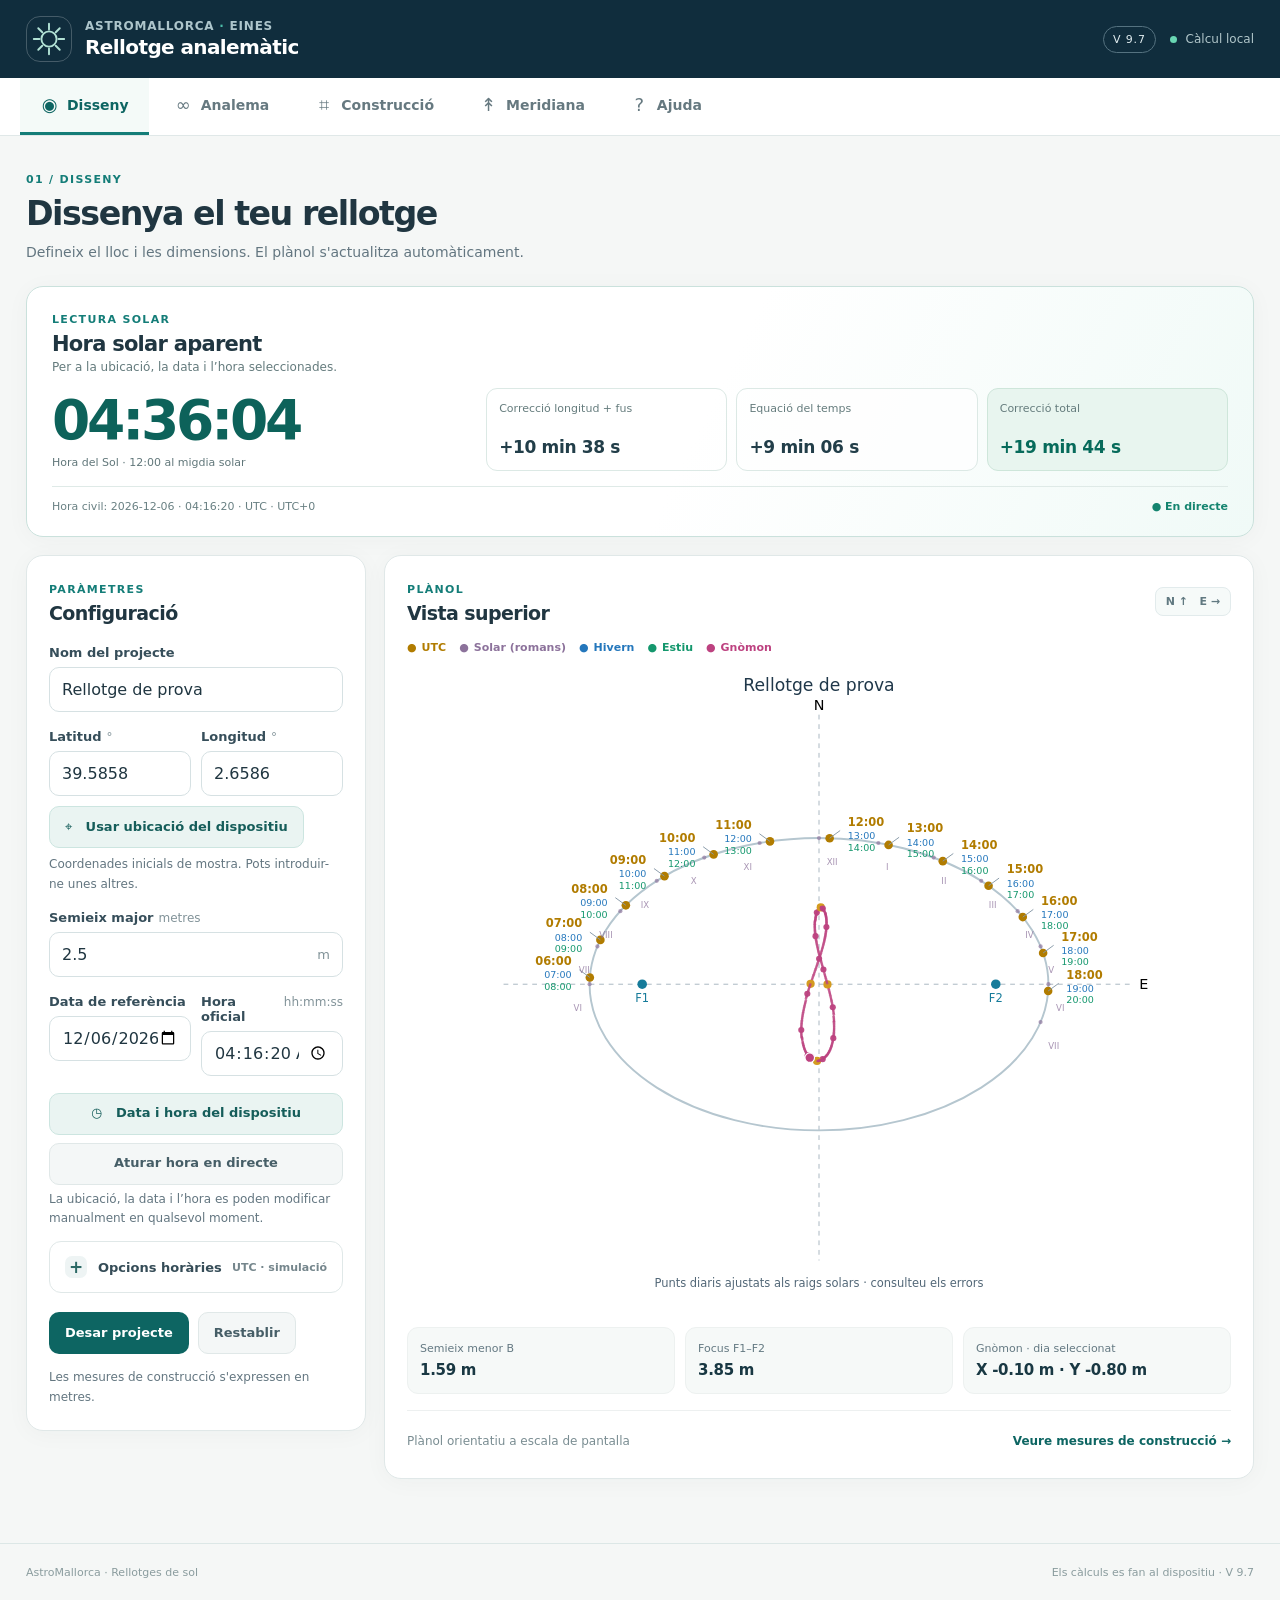
==== commit 69affbaa: "Add files via upload" ====
--- a/index.html
+++ b/index.html
@@ -6,6 +6,8 @@
 <meta name="theme-color" content="#102d3d">
 <meta name="description" content="Dissenya, orienta i construeix el teu rellotge analemàtic amb AstroMallorca.">
 <link rel="manifest" href="manifest.webmanifest">
+<link rel="icon" type="image/png" sizes="192x192" href="logoArsA-192.png">
+<link rel="apple-touch-icon" sizes="192x192" href="logoArsA-192.png">
 <link rel="stylesheet" href="ui.css">
 <title>Rellotge analemàtic · AstroMallorca</title>
 </head>
@@ -16,7 +18,7 @@
       <svg viewBox="0 0 40 40" width="38" height="38"><circle cx="20" cy="20" r="8" fill="none" stroke="currentColor" stroke-width="2"/><path d="M20 4v6m0 20v6M4 20h6m20 0h6M8.7 8.7l4.2 4.2m14.2 14.2 4.2 4.2m0-22.6-4.2 4.2M12.9 27.1l-4.2 4.2" stroke="currentColor" stroke-width="2" stroke-linecap="round"/></svg>
     </div>
     <div class="brand-titles"><span class="brand-name">AstroMallorca <span class="brand-dot">·</span> Eines</span><span class="brand-subtitle">Rellotge analemàtic</span></div>
-    <div class="header-right"><span class="version-label">V 9.6</span><span class="local-label"><span class="status-dot"></span> Càlcul local</span></div>
+    <div class="header-right"><span class="version-label">V 9.7</span><span class="local-label"><span class="status-dot"></span> Càlcul local</span></div>
   </div>
 </header>
 <nav class="tab-navigation" aria-label="Seccions de l'aplicació">
@@ -31,18 +33,30 @@
 <main class="app-main">
   <section class="app-view active" id="view-disseny" role="tabpanel" aria-labelledby="tab-disseny">
     <div class="page-heading"><div><span class="eyebrow">01 / DISSENY</span><h1>Dissenya el teu rellotge</h1><p>Defineix el lloc i les dimensions. El plànol s'actualitza automàticament.</p></div></div>
+    <section class="surface solar-clock-surface" aria-labelledby="solar-clock-title">
+      <div class="solar-clock-intro"><span class="subheading">LECTURA SOLAR</span><h2 id="solar-clock-title">Hora solar aparent</h2><p>Per a la ubicació, la data i l’hora seleccionades.</p></div>
+      <div class="solar-clock-body">
+        <div class="solar-clock-primary"><strong id="solarTime" class="solar-time-digits">--:--:--</strong><span id="solarDayNote" class="solar-day-note"></span><span class="solar-clock-caption">Hora del Sol · 12:00 al migdia solar</span></div>
+        <div class="solar-clock-metrics"><div><span>Correcció longitud + fus</span><strong id="solarLongitudeCorrection">—</strong></div><div><span>Equació del temps</span><strong id="solarEquationCorrection">—</strong></div><div class="solar-clock-total"><span>Correcció total</span><strong id="solarTotalCorrection">—</strong></div></div>
+      </div>
+      <div class="solar-clock-footer"><span id="solarClockContext">Selecciona una data i una hora.</span><span id="solarClockMode">Lectura manual</span></div>
+    </section>
     <div class="design-grid">
       <section class="surface form-surface" aria-labelledby="design-settings-title">
         <div class="surface-heading"><div><span class="subheading">PARÀMETRES</span><h2 id="design-settings-title">Configuració</h2></div></div>
         <div class="field"><label for="name">Nom del projecte</label><input id="name" value="Rellotge de prova" autocomplete="off"></div>
-        <div class="field-grid"><div class="field"><label for="lat">Latitud <span class="unit">°</span></label><input id="lat" type="number" step="0.0001" value="39.5858" inputmode="decimal"></div><div class="field"><label for="lon">Longitud <span class="unit">°</span></label><input id="lon" type="number" step="0.0001" value="2.6586" inputmode="decimal"></div></div>
+        <div class="field-grid"><div class="field"><label for="lat">Latitud <span class="unit">°</span></label><input id="lat" type="number" min="-89" max="89" step="0.000001" value="39.5858" inputmode="decimal"></div><div class="field"><label for="lon">Longitud <span class="unit">°</span></label><input id="lon" type="number" min="-180" max="180" step="0.000001" value="2.6586" inputmode="decimal"></div></div>
+        <div class="device-control"><button type="button" id="useLocation" class="btn btn-secondary">⌖ &nbsp; Usar ubicació del dispositiu</button><p id="locationStatus" class="hint" role="status" aria-live="polite">Coordenades inicials de mostra. Pots introduir-ne unes altres.</p></div>
         <div class="field"><label for="a">Semieix major <span class="unit">metres</span></label><div class="input-suffix"><input id="a" type="number" step="0.1" min="0.5" value="2.5" inputmode="decimal"><span aria-hidden="true">m</span></div></div>
-        <div class="field"><label for="date">Dia de referència</label><input id="date" type="date" value="2026-11-02"></div>
+        <div class="field-grid"><div class="field"><label for="date">Data de referència</label><input id="date" type="date" value="2026-11-24"></div><div class="field"><label for="time">Hora oficial <span class="unit">hh:mm:ss</span></label><input id="time" type="time" step="1" value="12:00:00"></div></div>
+        <div class="device-actions"><button type="button" id="useDeviceTime" class="btn btn-secondary">◷ &nbsp; Data i hora del dispositiu</button><button type="button" id="toggleLive" class="btn btn-quiet" aria-pressed="false">Activar hora en directe</button></div>
+        <p class="hint device-hint">La ubicació, la data i l’hora es poden modificar manualment en qualsevol moment.</p>
         <details class="fold"><summary>Opcions horàries <span class="fold-hint">UTC · simulació</span></summary><div class="fold-content">
           <div class="field"><label for="step">Interval de marques</label><select id="step"><option value="1">Cada hora</option><option value="0.5">Cada mitja hora</option></select></div>
           <div class="field-grid"><div class="field"><label for="from">Primera hora UTC</label><input id="from" type="number" min="0" max="23" value="6"></div><div class="field"><label for="to">Darrera hora UTC</label><input id="to" type="number" min="1" max="24" value="18"></div></div>
-          <div class="field"><label for="time">Hora oficial de simulació</label><input id="time" type="time" value="12:00"></div>
-          <p class="hint">Les hores UTC defineixen les marques fixes. Hivern i estiu només canvien l'etiqueta horària.</p>
+          <div class="field"><label for="tzMode">Fus horari de l’hora introduïda</label><select id="tzMode"><option value="device">Automàtic · fus del dispositiu</option><option value="manual">Introduir desfasament UTC</option></select></div>
+          <div class="field" id="manualTimezoneField" hidden><label for="tzManual">Desfasament manual respecte d’UTC (hores)</label><input id="tzManual" type="number" min="-12" max="14" step="0.25" value="1" inputmode="decimal"><p class="hint">Per exemple, UTC+1 = 1; UTC−3 = -3. Inclou l’horari d’estiu, si correspon.</p></div>
+          <p class="hint">Si introdueixes coordenades d’un altre país, comprova el fus horari. Les hores UTC de les marques del rellotge continuen essent fixes.</p>
         </div></details>
         <div class="form-actions"><button type="button" id="save" class="btn btn-primary">Desar projecte</button><button type="button" id="reset" class="btn btn-quiet">Restablir</button></div>
         <p class="hint form-footnote">Les mesures de construcció s'expressen en metres.</p>
@@ -103,9 +117,9 @@
     <section class="surface technical"><details class="fold"><summary>Motor astronòmic i límits de precisió <span class="fold-hint">Informació tècnica</span></summary><div class="fold-content"><p class="hint"><strong>Motor:</strong> NOAA/Meeus local. Els punts diaris es calculen amb un ajust de mínims quadrats de la posició del gnòmon a les direccions solars de cada hora UTC mostrada, sempre que l'altura solar superi 15°. Les marques UTC són fixes sobre l'el·lipse i la taula mostra l'error angular residual aproximat en minuts. <strong>Cap ajust diari pot fer exactes simultàniament totes les hores.</strong> L'error de lectura real depèn també de l'ombra, del gruix de les marques i de la interpolació. Les etiquetes d'hivern i estiu són conversions UTC+1 i UTC+2; no són escales físiques independents. Verificau orientació i mesures in situ. No s'hi inclouen refracció atmosfèrica ni obstacles.</p><p id="simulation" class="hint"></p></div></details></section>
   </section>
 </main>
-<footer class="app-footer"><span>AstroMallorca · Rellotges de sol</span><span>Els càlculs es fan al dispositiu · V 9.6</span></footer>
+<footer class="app-footer"><span>AstroMallorca · Rellotges de sol</span><span>Els càlculs es fan al dispositiu · V 9.7</span></footer>
 <script>
-const $=id=>document.getElementById(id), ids=['name','lat','lon','a','step','from','to','date','time'];const rad=Math.PI/180;const fmt=n=>Number(n).toFixed(2);let coords=[];let gnomonCoords=[];let lastMeridian=null;
+const $=id=>document.getElementById(id), ids=['name','lat','lon','a','step','from','to','date','time','tzMode','tzManual'];const rad=Math.PI/180;const fmt=n=>Number(n).toFixed(2);let coords=[];let gnomonCoords=[];let lastMeridian=null;
 // Motor solar unificat NOAA/Meeus: mateix càlcul per a analema, simulació i meridiana.
 // No és NREL SPA. Les magnituds són aproximades i requereixen validació de camp.
 function solarData(date){
@@ -194,13 +208,11 @@
  $('hourCount').textContent=coords.length;
  $('dayCount').textContent=gnomonCoords.length;
  $('dayRows').innerHTML=gnomonCoords.map(v=>`<tr${v.date===date?' style="background:#fff0f6;font-weight:600"':''}><td>${v.date}</td><td>${v.x.toFixed(4)}</td><td>${v.y.toFixed(4)}</td><td>${v.eot.toFixed(3)}</td><td>${v.dec.toFixed(3)}</td><td>${Number.isFinite(v.rms)?v.rms.toFixed(2):'—'}</td><td>${Number.isFinite(v.max)?v.max.toFixed(2):'—'}</td></tr>`).join('');
- const [hour,minute]=$('time').value.split(':').map(Number),official=hour+minute/60;
- const dt=new Date(`${date}T12:00:00Z`);
- const madridOffset=(d=>{const parts=new Intl.DateTimeFormat('en-GB',{timeZone:'Europe/Madrid',year:'numeric',month:'2-digit',day:'2-digit',hour:'2-digit',minute:'2-digit',hourCycle:'h23'}).formatToParts(d);const v=Object.fromEntries(parts.map(p=>[p.type,p.value]));return (Date.UTC(+v.year,+v.month-1,+v.day,+v.hour,+v.minute)-d.getTime())/3600000})(dt);
- const trueSolar=official-madridOffset+lon/15+eot/60;
- $('simulation').textContent=`Per al ${date}, declinació solar aproximada ${fmt(dec)}°, equació del temps ${fmt(eot)} min. Les marques UTC són fixes i l'analema diari es calcula per minimitzar l'error d'alineació. Simulació orientativa: hora solar vertadera ${timeLabel(trueSolar)} (fus Europe/Madrid calculat aproximadament). Les dates d’equinoccis i solsticis ressaltades són aproximades. Error RMS del dia: ${Number.isFinite(today.rms)?today.rms.toFixed(2):"—"} minuts; màxim: ${Number.isFinite(today.max)?today.max.toFixed(2):"—"} minuts.`;
-}
-ids.forEach(id=>$(id).addEventListener('input',()=>{render()}));$('svg').onclick=()=>download('<?xml version="1.0" encoding="UTF-8"?>\n'+$('drawing').outerHTML,'rellotge-analematic.svg','image/svg+xml');$('csv').onclick=()=>download('\ufeffUTC;X est (m);Y nord (m);Hivern;Estiu\n'+coords.map(v=>[timeLabel(v.h),fmt(v.x),fmt(v.y),timeLabel(v.h+1),timeLabel(v.h+2)].join(';')).join('\n'),'coordenades-rellotge.csv','text/csv');$('gnomonCSV').onclick=()=>download('\ufeffData;X est (m);Y nord (m);Equació del temps (min);Declinació (graus);Error RMS aproximat (min);Error màxim aproximat (min);Mostres\n'+gnomonCoords.map(v=>[v.date,v.x.toFixed(4),v.y.toFixed(4),v.eot.toFixed(4),v.dec.toFixed(4),v.rms.toFixed(3),v.max.toFixed(3),v.count].join(';')).join('\n'),'gnomon-diari-ajustat.csv','text/csv');$('print').onclick=()=>window.print();$('save').onclick=()=>{localStorage.setItem('rellotge-analematic-v1',JSON.stringify(Object.fromEntries(ids.map(i=>[i,$(i).value]))));alert('Projecte desat en aquest navegador.')};$('reset').onclick=()=>{localStorage.removeItem('rellotge-analematic-v1');location.reload()};try{let saved=JSON.parse(localStorage.getItem('rellotge-analematic-v1'));if(saved)ids.forEach(i=>{if(saved[i]!=null)$(i).value=saved[i]})}catch{}
+ const clock=calculateSolarClock();
+ const solarExplanation=clock?`Hora solar aparent ${clock.text} (${clock.zoneLabel}); correcció longitud/fus ${formatSignedMinutes(clock.longitudeCorrection)}, equació del temps ${formatSignedMinutes(clock.eot)}, correcció total ${formatSignedMinutes(clock.totalCorrection)}.`:'Revisa data, hora, longitud i fus horari.';
+ $('simulation').textContent=`Per al ${date}, declinació solar aproximada ${fmt(dec)}°, equació del temps diària a les 12 UTC ${fmt(eot)} min. Les marques UTC són fixes i l'analema diari es calcula per minimitzar l'error d'alineació. ${solarExplanation} Les dates d’equinoccis i solsticis ressaltades són aproximades. Error RMS del dia: ${Number.isFinite(today.rms)?today.rms.toFixed(2):"—"} minuts; màxim: ${Number.isFinite(today.max)?today.max.toFixed(2):"—"} minuts.`;
+}
+ids.forEach(id=>$(id).addEventListener('input',()=>{render()}));$('svg').onclick=()=>download('<?xml version="1.0" encoding="UTF-8"?>\n'+$('drawing').outerHTML,'rellotge-analematic.svg','image/svg+xml');$('csv').onclick=()=>download('\ufeffUTC;X est (m);Y nord (m);Hivern;Estiu\n'+coords.map(v=>[timeLabel(v.h),fmt(v.x),fmt(v.y),timeLabel(v.h+1),timeLabel(v.h+2)].join(';')).join('\n'),'coordenades-rellotge.csv','text/csv');$('gnomonCSV').onclick=()=>download('\ufeffData;X est (m);Y nord (m);Equació del temps (min);Declinació (graus);Error RMS aproximat (min);Error màxim aproximat (min);Mostres\n'+gnomonCoords.map(v=>[v.date,v.x.toFixed(4),v.y.toFixed(4),v.eot.toFixed(4),v.dec.toFixed(4),v.rms.toFixed(3),v.max.toFixed(3),v.count].join(';')).join('\n'),'gnomon-diari-ajustat.csv','text/csv');$('print').onclick=()=>window.print();$('save').onclick=()=>{localStorage.setItem('rellotge-analematic-v1',JSON.stringify(Object.fromEntries(ids.map(i=>[i,$(i).value]))));alert('Projecte desat en aquest navegador.')};$('reset').onclick=()=>{localStorage.removeItem('rellotge-analematic-v1');location.reload()};let hasSavedProject=false;try{let saved=JSON.parse(localStorage.getItem('rellotge-analematic-v1'));if(saved){hasSavedProject=true;ids.forEach(i=>{if(saved[i]!=null)$(i).value=saved[i]})}}catch{}
 // Algoritme solar aproximat (Meeus/NOAA); no és implementació ni certificació NREL SPA.
 function solarAzimuth(instant,lat,lon){
  const jd=instant.getTime()/86400000+2440587.5,T=(jd-2451545)/36525;
@@ -220,7 +232,42 @@
  const az=norm(Math.atan2(Math.sin(ha),Math.cos(ha)*Math.sin(phi)-Math.tan(decl)*Math.cos(phi))/rad+180);
  return {az,alt:alt/rad,decl:decl/rad,eot:E,ha:ha/rad};
 }
+// Hora solar aparent a partir de l'instant exacte, longitud i equació del temps.
+// El fus horari del navegador és el de l'hora CIVIL seleccionada, no es dedueix del GPS.
+function formatSignedMinutes(value){
+ if(!Number.isFinite(value))return '—';
+ const sign=value<0?'−':'+';const seconds=Math.round(Math.abs(value)*60);
+ return `${sign}${Math.floor(seconds/60)} min ${String(seconds%60).padStart(2,'0')} s`;
+}
+function calculateSolarClock(){
+ const date=$('date').value,time=$('time').value,lat=+$('lat').value,lon=+$('lon').value;
+ if($('lat').value===''||$('lon').value===''||!/^\d{4}-\d{2}-\d{2}$/.test(date)||!/^\d{2}:\d{2}(?::\d{2})?$/.test(time)||!Number.isFinite(lat)||Math.abs(lat)>90||!Number.isFinite(lon)||Math.abs(lon)>180)return null;
+ const [hh,mm,ss=0]=time.split(':').map(Number);
+ if(hh>23||mm>59||ss>59)return null;
+ const [yr,mo,day]=date.split('-').map(Number),civilMinutes=hh*60+mm+ss/60;
+ let instant,offsetHours,zoneLabel;
+ if($('tzMode').value==='manual'){
+  offsetHours=Number($('tzManual').value);
+  if(!Number.isFinite(offsetHours)||offsetHours< -12||offsetHours>14||$('tzManual').value==='')return null;
+  instant=new Date(Date.UTC(yr,mo-1,day,hh,mm,ss)-offsetHours*3600000);
+  zoneLabel=`UTC${offsetHours>=0?'+':'−'}${Math.abs(offsetHours).toString().replace('.',',')}`;
+ }else{
+  instant=new Date(`${date}T${time}`);
+  if(Number.isNaN(instant.getTime()))return null;
+  offsetHours=-instant.getTimezoneOffset()/60;
+  const zone=Intl.DateTimeFormat().resolvedOptions().timeZone||'dispositiu';
+  zoneLabel=`${zone} · UTC${offsetHours>=0?'+':'−'}${Math.abs(offsetHours).toString().replace('.',',')}`;
+ }
+ if(Number.isNaN(instant.getTime()))return null;
+ // UTC+offset defines the clock's zone meridian (15° per hour).
+ const longitudeCorrection=4*(lon-15*offsetHours),eot=solarAzimuth(instant,lat,lon).eot,totalCorrection=longitudeCorrection+eot;
+ const unwrapped=civilMinutes+totalCorrection,secondsOfDay=Math.round(unwrapped*60);
+ const dayShift=Math.floor(secondsOfDay/86400),sec=((secondsOfDay%86400)+86400)%86400;
+ const text=[Math.floor(sec/3600),Math.floor(sec%3600/60),sec%60].map(v=>String(v).padStart(2,'0')).join(':');
+ return {instant,offsetHours,zoneLabel,longitudeCorrection,eot,totalCorrection,text,dayShift};
+}
 render();if('serviceWorker'in navigator)navigator.serviceWorker.register('sw.js');
 </script>
+<script src="solar-clock.js"></script>
 <script src="ui.js"></script>
 </body></html>
--- a/ui.css
+++ b/ui.css
@@ -19,3 +19,18 @@
 @media(max-width:390px){.brand-subtitle{font-size:15px}.field-grid{grid-template-columns:1fr}.stat{grid-template-columns:1fr}.stat div:last-child{grid-column:auto}.page-heading h1{font-size:24px}}
 @media print{.app-header,.tab-navigation,.app-footer,.form-surface,.plan-footer,.export-buttons,.nav-tab,.btn,.tool-grid,.meridian-note{display:none!important}body{background:#fff}.app-main{padding:0!important}.app-view[hidden]{display:none!important}.surface{box-shadow:none;border:0;padding:0}#drawing{max-height:70vh}.design-grid{display:block}.stat{page-break-inside:avoid}.page-heading{margin:0 0 15px}.app-view.active{display:block!important}.tool-screen header,.tool-screen .no-print{display:none!important}.tool-screen main,.tool-screen .wrap{margin:0;padding:0}.tool-screen .panel{border:0;break-inside:avoid}}
 @media(prefers-reduced-motion:reduce){html{scroll-behavior:auto}.tool-card{transition:none}}
+
+/* V9.7: hora solar i obtenció optativa de dades del dispositiu. */
+.solar-clock-surface{margin-bottom:18px;padding:21px 25px;background:linear-gradient(116deg,#ffffff 55%,#f0faf7 100%);border-color:#cae1dc}
+.solar-clock-intro h2{font-size:21px;letter-spacing:-.035em;margin:5px 0 4px}.solar-clock-intro p{font-size:12px;color:#647b7d;margin:0}
+.solar-clock-body{display:grid;grid-template-columns:minmax(225px,1fr) minmax(330px,1.8fr);align-items:center;gap:22px;margin-top:14px}
+.solar-clock-primary{display:flex;flex-direction:column;gap:2px}.solar-time-digits{font-size:clamp(39px,4.3vw,59px);letter-spacing:-.058em;line-height:1.14;color:#0d625a;font-weight:780;font-variant-numeric:tabular-nums;white-space:nowrap}.solar-day-note{color:#a06616;font-weight:650;font-size:12px}.solar-clock-caption{font-size:11px;color:#61777a}
+.solar-clock-metrics{display:grid;grid-template-columns:repeat(3,minmax(0,1fr));gap:9px}.solar-clock-metrics>div{border:1px solid #dce9e5;border-radius:11px;background:rgba(255,255,255,.7);padding:13px 12px;min-width:0}.solar-clock-metrics span{display:block;font-size:11px;color:#657c7d;min-height:28px;line-height:1.25}.solar-clock-metrics strong{display:block;color:#223e49;font-size:17px;font-variant-numeric:tabular-nums;letter-spacing:-.02em;white-space:nowrap;margin-top:7px}.solar-clock-metrics .solar-clock-total{background:#e8f5ef;border-color:#cee6da}.solar-clock-metrics .solar-clock-total strong{color:#076b5b}
+.solar-clock-footer{display:flex;align-items:center;justify-content:space-between;gap:10px;margin-top:15px;padding-top:12px;border-top:1px solid #dfeae7;font-size:11px;color:#698083;line-height:1.5}.solar-clock-footer span:last-child{font-weight:700;white-space:nowrap;color:#14846f}
+.device-control{margin:-7px 0 15px}.device-control .hint{margin:7px 0 0}.device-actions{display:flex;flex-wrap:wrap;gap:8px;margin:0 0 5px}.device-actions .btn{flex:1 1 auto}.device-hint{margin:4px 0 12px}
+#manualTimezoneField[hidden]{display:none!important}
+@media(max-width:1000px){.solar-clock-body{grid-template-columns:1fr;gap:14px}.solar-clock-metrics>div{padding:11px}.solar-clock-metrics span{min-height:auto}}
+@media(max-width:670px){.solar-clock-surface{padding:18px;margin-bottom:12px}.solar-clock-intro h2{font-size:19px}.solar-clock-body{margin-top:10px}.solar-time-digits{font-size:45px}.solar-clock-metrics{gap:6px}.solar-clock-metrics>div{padding:9px 8px}.solar-clock-metrics strong{font-size:13px}.solar-clock-metrics span{font-size:10px;min-height:37px}.solar-clock-footer{display:block;font-size:10px}.solar-clock-footer span{display:block}.solar-clock-footer span:last-child{margin-top:3px}.device-actions{display:grid;grid-template-columns:1fr}.device-control .btn{width:100%}}
+@media(max-width:390px){.solar-clock-metrics{grid-template-columns:1fr}.solar-clock-metrics>div{display:flex;align-items:center;justify-content:space-between;gap:9px}.solar-clock-metrics span{min-height:0}.solar-clock-metrics strong{margin-top:0;font-size:14px}.solar-time-digits{font-size:40px}}
+@media print{.solar-clock-surface{display:none!important}}
+@media(min-width:671px) and (max-width:850px){.form-surface>.field-grid,.form-surface>.device-control,.form-surface>.device-actions,.form-surface>.device-hint{grid-column:1/-1}}
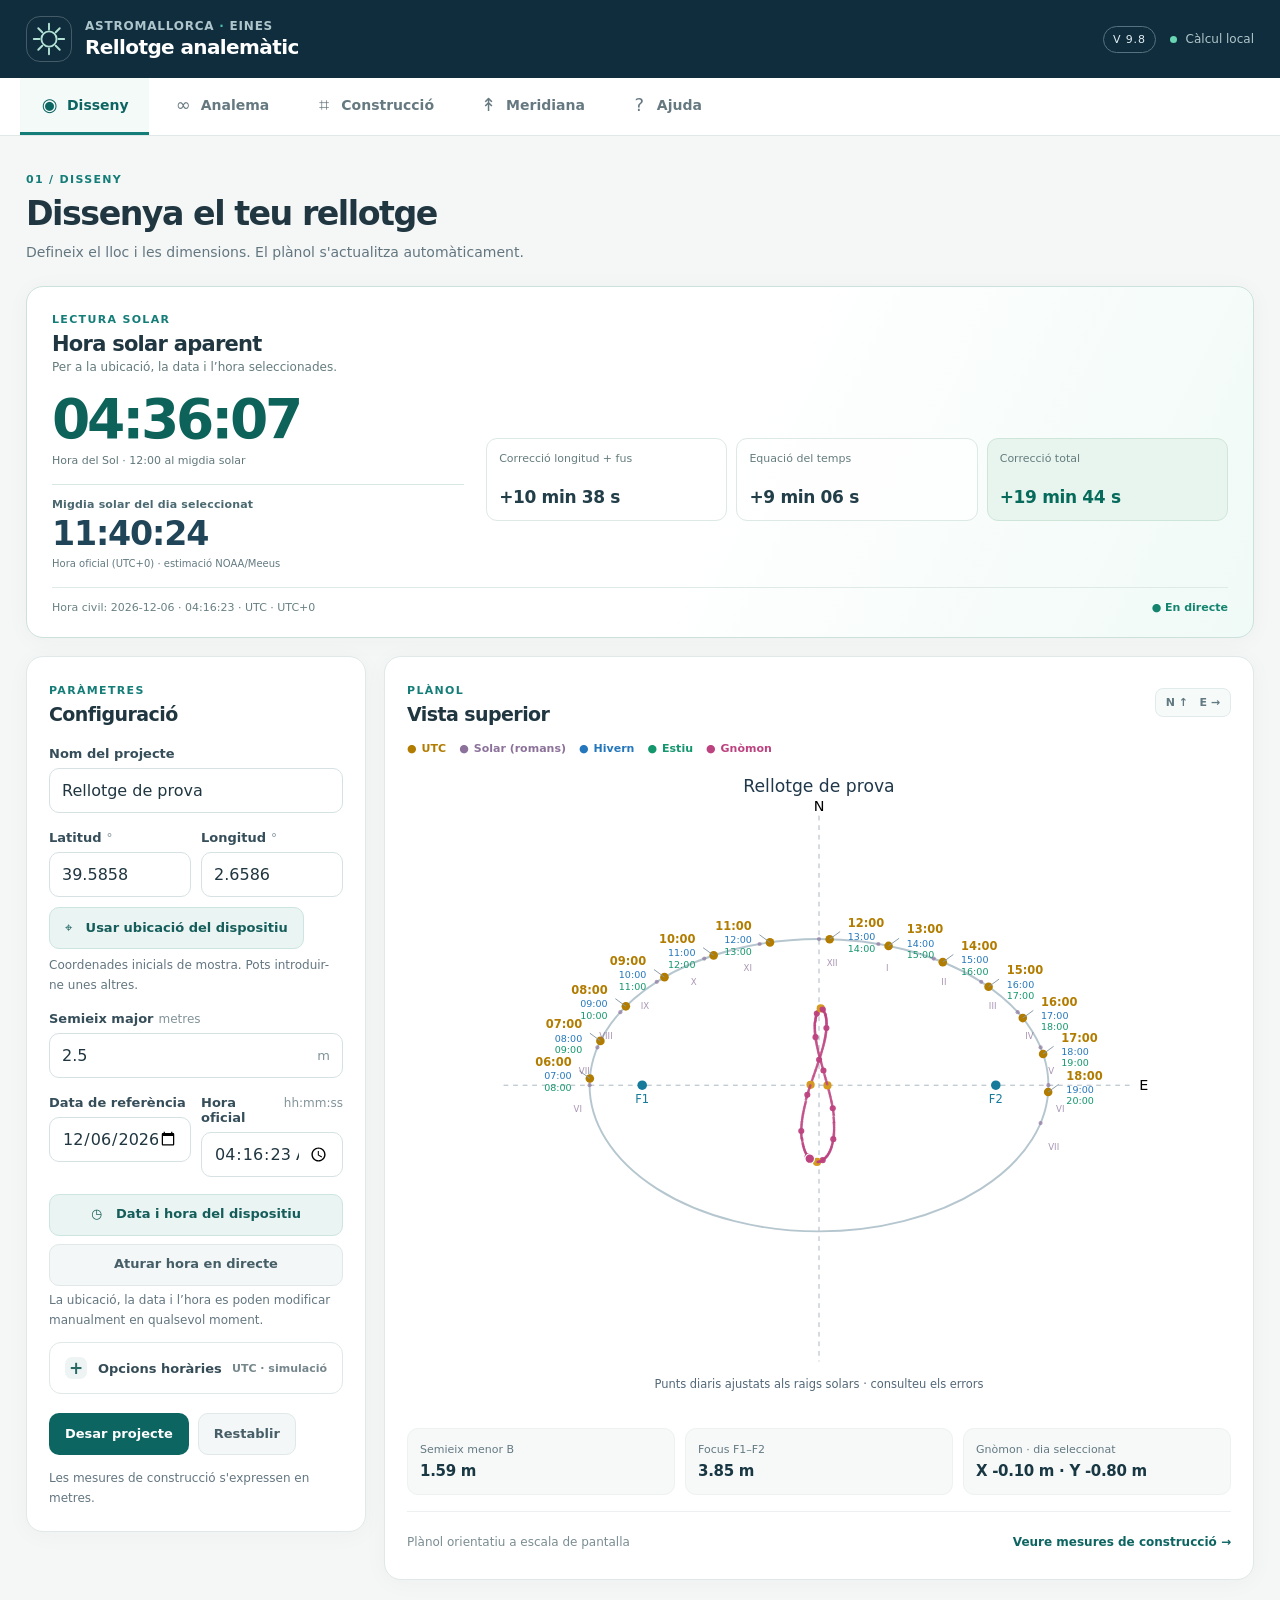
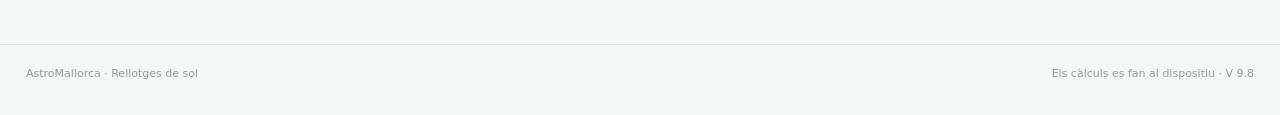
==== commit 565dba08: "Add files via upload" ====
--- a/index.html
+++ b/index.html
@@ -18,7 +18,7 @@
       <svg viewBox="0 0 40 40" width="38" height="38"><circle cx="20" cy="20" r="8" fill="none" stroke="currentColor" stroke-width="2"/><path d="M20 4v6m0 20v6M4 20h6m20 0h6M8.7 8.7l4.2 4.2m14.2 14.2 4.2 4.2m0-22.6-4.2 4.2M12.9 27.1l-4.2 4.2" stroke="currentColor" stroke-width="2" stroke-linecap="round"/></svg>
     </div>
     <div class="brand-titles"><span class="brand-name">AstroMallorca <span class="brand-dot">·</span> Eines</span><span class="brand-subtitle">Rellotge analemàtic</span></div>
-    <div class="header-right"><span class="version-label">V 9.7</span><span class="local-label"><span class="status-dot"></span> Càlcul local</span></div>
+    <div class="header-right"><span class="version-label">V 9.8</span><span class="local-label"><span class="status-dot"></span> Càlcul local</span></div>
   </div>
 </header>
 <nav class="tab-navigation" aria-label="Seccions de l'aplicació">
@@ -36,7 +36,8 @@
     <section class="surface solar-clock-surface" aria-labelledby="solar-clock-title">
       <div class="solar-clock-intro"><span class="subheading">LECTURA SOLAR</span><h2 id="solar-clock-title">Hora solar aparent</h2><p>Per a la ubicació, la data i l’hora seleccionades.</p></div>
       <div class="solar-clock-body">
-        <div class="solar-clock-primary"><strong id="solarTime" class="solar-time-digits">--:--:--</strong><span id="solarDayNote" class="solar-day-note"></span><span class="solar-clock-caption">Hora del Sol · 12:00 al migdia solar</span></div>
+        <div class="solar-clock-primary"><strong id="solarTime" class="solar-time-digits">--:--:--</strong><span id="solarDayNote" class="solar-day-note"></span><span class="solar-clock-caption">Hora del Sol · 12:00 al migdia solar</span>
+          <div class="solar-noon"><span class="solar-noon-label">Migdia solar del dia seleccionat</span><strong id="solarNoonTime" class="solar-noon-time">--:--:--</strong><span id="solarNoonNote" class="solar-noon-note">Hora oficial de la culminació solar.</span></div></div>
         <div class="solar-clock-metrics"><div><span>Correcció longitud + fus</span><strong id="solarLongitudeCorrection">—</strong></div><div><span>Equació del temps</span><strong id="solarEquationCorrection">—</strong></div><div class="solar-clock-total"><span>Correcció total</span><strong id="solarTotalCorrection">—</strong></div></div>
       </div>
       <div class="solar-clock-footer"><span id="solarClockContext">Selecciona una data i una hora.</span><span id="solarClockMode">Lectura manual</span></div>
@@ -117,7 +118,7 @@
     <section class="surface technical"><details class="fold"><summary>Motor astronòmic i límits de precisió <span class="fold-hint">Informació tècnica</span></summary><div class="fold-content"><p class="hint"><strong>Motor:</strong> NOAA/Meeus local. Els punts diaris es calculen amb un ajust de mínims quadrats de la posició del gnòmon a les direccions solars de cada hora UTC mostrada, sempre que l'altura solar superi 15°. Les marques UTC són fixes sobre l'el·lipse i la taula mostra l'error angular residual aproximat en minuts. <strong>Cap ajust diari pot fer exactes simultàniament totes les hores.</strong> L'error de lectura real depèn també de l'ombra, del gruix de les marques i de la interpolació. Les etiquetes d'hivern i estiu són conversions UTC+1 i UTC+2; no són escales físiques independents. Verificau orientació i mesures in situ. No s'hi inclouen refracció atmosfèrica ni obstacles.</p><p id="simulation" class="hint"></p></div></details></section>
   </section>
 </main>
-<footer class="app-footer"><span>AstroMallorca · Rellotges de sol</span><span>Els càlculs es fan al dispositiu · V 9.7</span></footer>
+<footer class="app-footer"><span>AstroMallorca · Rellotges de sol</span><span>Els càlculs es fan al dispositiu · V 9.8</span></footer>
 <script>
 const $=id=>document.getElementById(id), ids=['name','lat','lon','a','step','from','to','date','time','tzMode','tzManual'];const rad=Math.PI/180;const fmt=n=>Number(n).toFixed(2);let coords=[];let gnomonCoords=[];let lastMeridian=null;
 // Motor solar unificat NOAA/Meeus: mateix càlcul per a analema, simulació i meridiana.
--- a/ui.css
+++ b/ui.css
@@ -34,3 +34,10 @@
 @media(max-width:390px){.solar-clock-metrics{grid-template-columns:1fr}.solar-clock-metrics>div{display:flex;align-items:center;justify-content:space-between;gap:9px}.solar-clock-metrics span{min-height:0}.solar-clock-metrics strong{margin-top:0;font-size:14px}.solar-time-digits{font-size:40px}}
 @media print{.solar-clock-surface{display:none!important}}
 @media(min-width:671px) and (max-width:850px){.form-surface>.field-grid,.form-surface>.device-control,.form-surface>.device-actions,.form-surface>.device-hint{grid-column:1/-1}}
+
+/* V9.8: hora de la culminació solar dins la mateixa lectura. */
+.solar-noon{margin-top:15px;padding:13px 0 0;border-top:1px solid #d7e8e3;display:flex;flex-direction:column;gap:3px}
+.solar-noon-label{font-size:11px;letter-spacing:.015em;font-weight:700;color:#4b6971}
+.solar-noon-time{font-size:clamp(27px,2.6vw,36px);letter-spacing:-.035em;line-height:1.2;color:#204558;font-weight:770;font-variant-numeric:tabular-nums}
+.solar-noon-note{font-size:10px;color:#637a81;line-height:1.45}
+@media(max-width:670px){.solar-noon{margin-top:12px;padding-top:11px}.solar-noon-time{font-size:31px}}
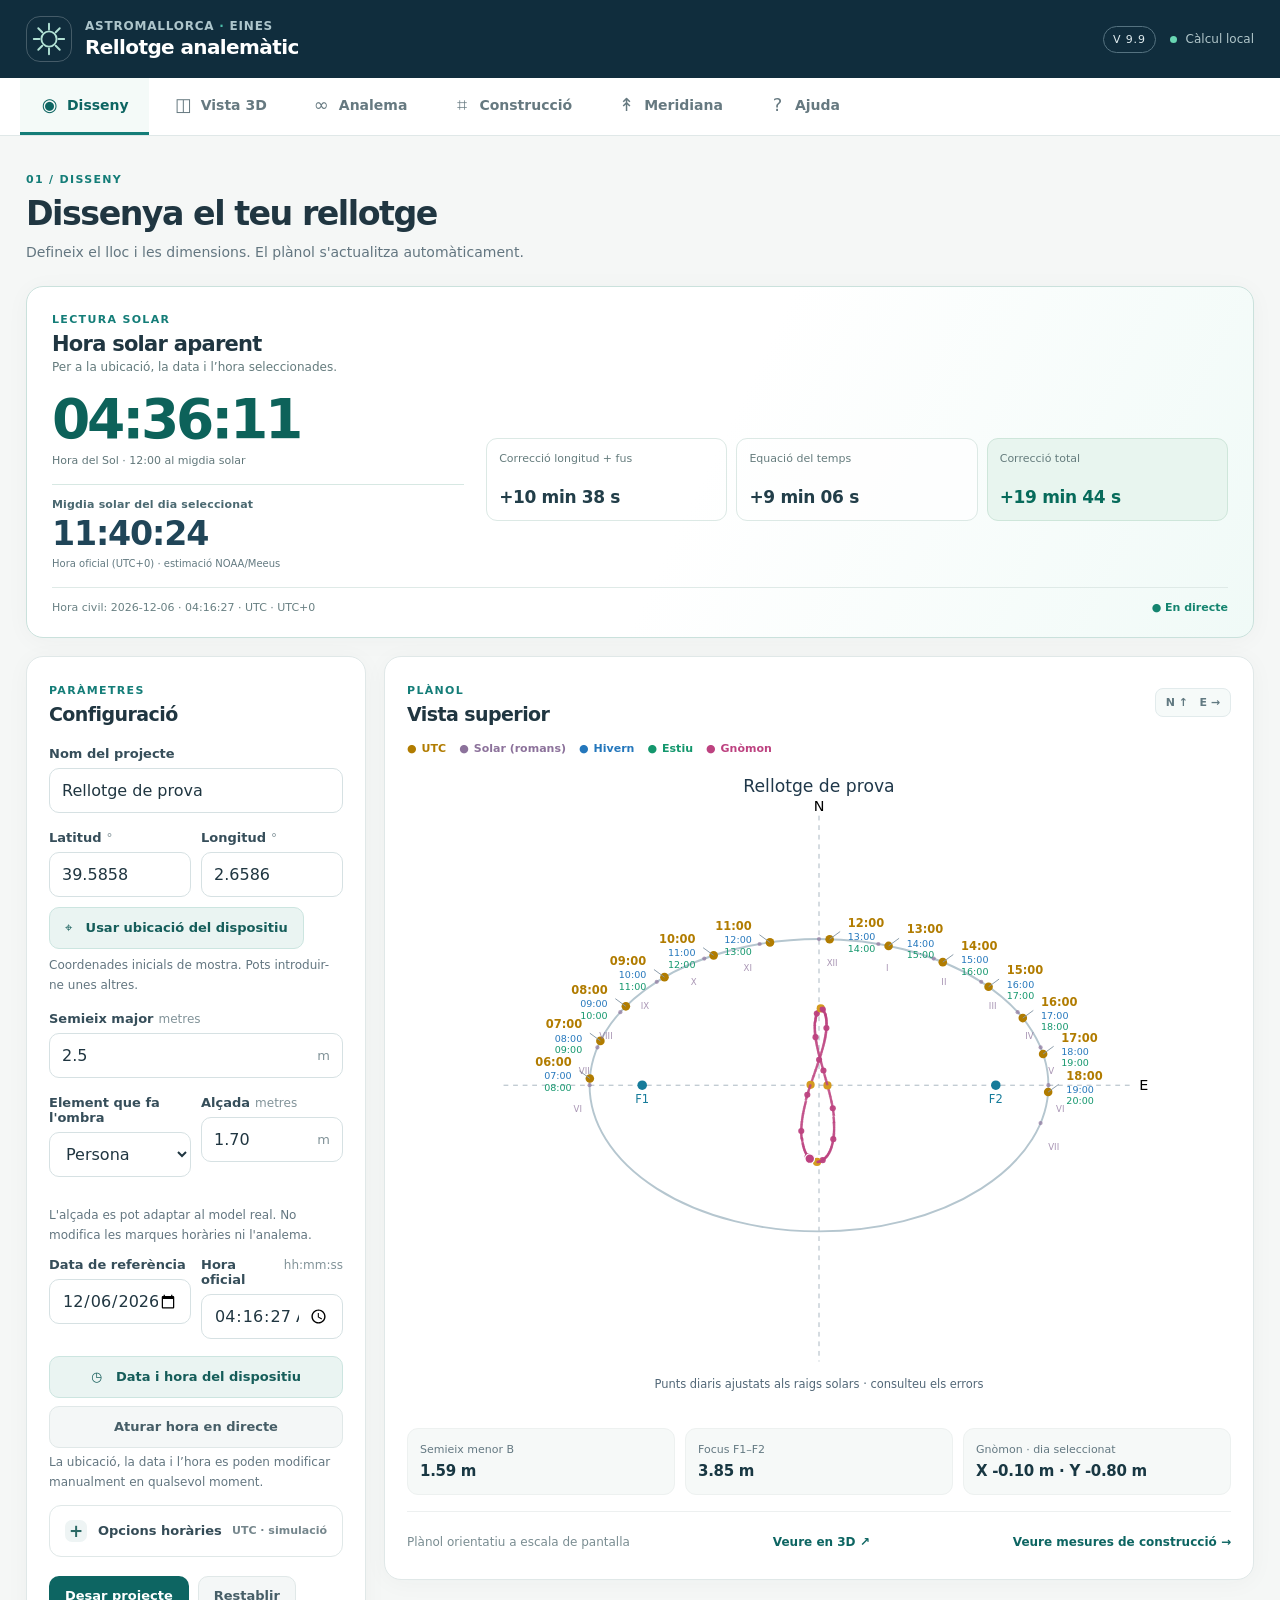
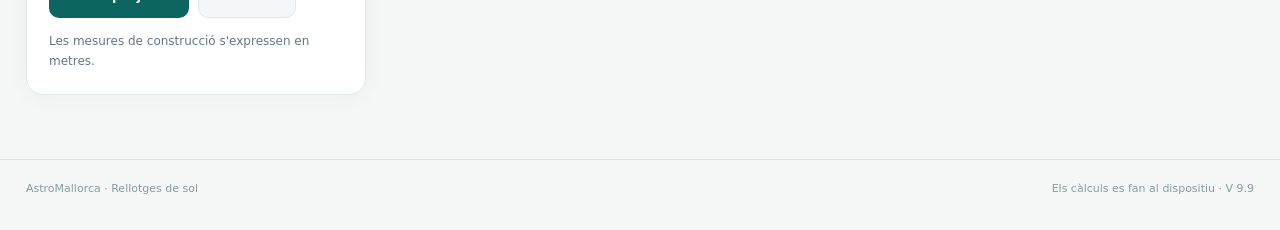
==== commit a67a1b39: "Add files via upload" ====
--- a/index.html
+++ b/index.html
@@ -9,6 +9,7 @@
 <link rel="icon" type="image/png" sizes="192x192" href="logoArsA-192.png">
 <link rel="apple-touch-icon" sizes="192x192" href="logoArsA-192.png">
 <link rel="stylesheet" href="ui.css">
+<link rel="stylesheet" href="simulacio-3d.css">
 <title>Rellotge analemàtic · AstroMallorca</title>
 </head>
 <body class="app-shell">
@@ -18,12 +19,13 @@
       <svg viewBox="0 0 40 40" width="38" height="38"><circle cx="20" cy="20" r="8" fill="none" stroke="currentColor" stroke-width="2"/><path d="M20 4v6m0 20v6M4 20h6m20 0h6M8.7 8.7l4.2 4.2m14.2 14.2 4.2 4.2m0-22.6-4.2 4.2M12.9 27.1l-4.2 4.2" stroke="currentColor" stroke-width="2" stroke-linecap="round"/></svg>
     </div>
     <div class="brand-titles"><span class="brand-name">AstroMallorca <span class="brand-dot">·</span> Eines</span><span class="brand-subtitle">Rellotge analemàtic</span></div>
-    <div class="header-right"><span class="version-label">V 9.8</span><span class="local-label"><span class="status-dot"></span> Càlcul local</span></div>
+    <div class="header-right"><span class="version-label">V 9.9</span><span class="local-label"><span class="status-dot"></span> Càlcul local</span></div>
   </div>
 </header>
 <nav class="tab-navigation" aria-label="Seccions de l'aplicació">
   <div class="nav-inner" role="tablist" aria-label="Pantalles principals">
     <button type="button" class="nav-tab active" id="tab-disseny" data-tab="disseny" role="tab" aria-controls="view-disseny" aria-selected="true"><span class="nav-symbol" aria-hidden="true">◉</span><span>Disseny</span></button>
+    <button type="button" class="nav-tab" id="tab-simulacio" data-tab="simulacio" role="tab" aria-controls="view-simulacio" aria-selected="false"><span class="nav-symbol" aria-hidden="true">◫</span><span>Vista 3D</span></button>
     <button type="button" class="nav-tab" id="tab-analema" data-tab="analema" role="tab" aria-controls="view-analema" aria-selected="false"><span class="nav-symbol" aria-hidden="true">∞</span><span>Analema</span></button>
     <button type="button" class="nav-tab" id="tab-construccio" data-tab="construccio" role="tab" aria-controls="view-construccio" aria-selected="false"><span class="nav-symbol" aria-hidden="true">⌗</span><span>Construcció</span></button>
     <button type="button" class="nav-tab" id="tab-meridiana" data-tab="meridiana" role="tab" aria-controls="view-meridiana" aria-selected="false"><span class="nav-symbol" aria-hidden="true">↟</span><span>Meridiana</span></button>
@@ -49,6 +51,8 @@
         <div class="field-grid"><div class="field"><label for="lat">Latitud <span class="unit">°</span></label><input id="lat" type="number" min="-89" max="89" step="0.000001" value="39.5858" inputmode="decimal"></div><div class="field"><label for="lon">Longitud <span class="unit">°</span></label><input id="lon" type="number" min="-180" max="180" step="0.000001" value="2.6586" inputmode="decimal"></div></div>
         <div class="device-control"><button type="button" id="useLocation" class="btn btn-secondary">⌖ &nbsp; Usar ubicació del dispositiu</button><p id="locationStatus" class="hint" role="status" aria-live="polite">Coordenades inicials de mostra. Pots introduir-ne unes altres.</p></div>
         <div class="field"><label for="a">Semieix major <span class="unit">metres</span></label><div class="input-suffix"><input id="a" type="number" step="0.1" min="0.5" value="2.5" inputmode="decimal"><span aria-hidden="true">m</span></div></div>
+        <div class="field-grid"><div class="field"><label for="gnomonType">Element que fa l'ombra</label><select id="gnomonType"><option value="persona">Persona</option><option value="vareta">Vareta vertical</option></select></div><div class="field"><label for="gnomonHeight">Alçada <span class="unit">metres</span></label><div class="input-suffix"><input id="gnomonHeight" type="number" min="0.10" max="20" step="0.05" value="1.70" inputmode="decimal"><span aria-hidden="true">m</span></div></div></div>
+        <p class="hint">L'alçada es pot adaptar al model real. No modifica les marques horàries ni l'analema.</p>
         <div class="field-grid"><div class="field"><label for="date">Data de referència</label><input id="date" type="date" value="2026-11-24"></div><div class="field"><label for="time">Hora oficial <span class="unit">hh:mm:ss</span></label><input id="time" type="time" step="1" value="12:00:00"></div></div>
         <div class="device-actions"><button type="button" id="useDeviceTime" class="btn btn-secondary">◷ &nbsp; Data i hora del dispositiu</button><button type="button" id="toggleLive" class="btn btn-quiet" aria-pressed="false">Activar hora en directe</button></div>
         <p class="hint device-hint">La ubicació, la data i l’hora es poden modificar manualment en qualsevol moment.</p>
@@ -67,9 +71,34 @@
         <div class="legend"><span class="solar">UTC</span><span class="solar-hours">Solar (romans)</span><span class="winter">Hivern</span><span class="summer">Estiu</span><span class="analemma">Gnòmon</span></div>
         <div class="drawing-frame"><svg id="drawing" viewBox="0 0 800 680" role="img" aria-label="Plànol geomètric del rellotge"></svg></div>
         <div class="stat"><div><span>Semieix menor B</span><strong id="bval">—</strong></div><div><span>Focus F1–F2</span><strong id="cval">—</strong></div><div><span>Gnòmon · dia seleccionat</span><strong id="gval">—</strong></div></div>
-        <div class="plan-footer"><span>Plànol orientatiu a escala de pantalla</span><button type="button" class="inline-action" data-goto="construccio">Veure mesures de construcció <span aria-hidden="true">→</span></button></div>
+        <div class="plan-footer"><span>Plànol orientatiu a escala de pantalla</span><button class="inline-action" type="button" data-goto="simulacio">Veure en 3D ↗</button><button type="button" class="inline-action" data-goto="construccio">Veure mesures de construcció <span aria-hidden="true">→</span></button></div>
       </section>
     </div>
+  </section>
+
+  <section class="app-view" id="view-simulacio" role="tabpanel" aria-labelledby="tab-simulacio" hidden>
+    <div class="page-heading"><div><span class="eyebrow">02 / SIMULACIÓ</span><h1>El rellotge en 3D</h1><p>Gira el model i observa l'ombra solar a qualsevol data i hora, amb les dimensions de Disseny.</p></div></div>
+    <div class="simulation-layout">
+      <section class="surface scene-surface" aria-label="Model tridimensional interactiu del rellotge">
+        <div class="scene-toolbar"><span class="subheading">RELLOTGE SOLAR · VISUALITZACIÓ</span><span id="scene3dState" class="scene-badge">Ombra calculada</span></div>
+        <div class="scene-canvas-wrap"><canvas id="scene3d" role="img" aria-label="Simulació tridimensional del rellotge analemàtic. Gira amb el dit o el ratolí, acosta amb dos dits i canvia la vista amb els botons."></canvas>
+          <div class="scene-instructions">Arrossega per girar · Pessiga o usa la roda per acostar · Ombres sobre terreny pla</div>
+        </div>
+        <div class="scene-camera-actions" aria-label="Controls de càmera"><button id="sceneLeft" type="button" aria-label="Girar a l'esquerra">↶</button><button id="sceneRight" type="button" aria-label="Girar a la dreta">↷</button><button id="sceneZoomIn" type="button" aria-label="Apropar">+</button><button id="sceneZoomOut" type="button" aria-label="Allunyar">−</button><button id="sceneTop" type="button">Vista zenital</button><button id="sceneResetCamera" type="button">Restablir vista</button></div>
+      </section>
+      <aside class="surface scene-controls">
+        <div class="surface-heading"><div><span class="subheading">CONTROL TEMPORAL</span><h2>Simula el moviment del Sol</h2></div></div>
+        <div class="scene-range"><div class="scene-range-line"><label for="sceneDay">Data</label><output id="sceneDateLabel" for="sceneDay">—</output></div><input id="sceneDay" type="range" min="0" max="364" step="1" value="0"><div class="scene-range-limits"><span>1 gen.</span><span>31 des.</span></div></div>
+        <div class="scene-range"><div class="scene-range-line"><label for="sceneHour">Hora oficial</label><output id="sceneHourLabel" for="sceneHour">—</output></div><input id="sceneHour" type="range" min="0" max="1439" step="1" value="720"><div class="scene-range-limits"><span>00:00</span><span>12:00</span><span>23:59</span></div></div>
+        <button class="btn btn-secondary btn-block" id="sceneNow" type="button">◷ &nbsp; Ara · hora del dispositiu</button>
+        <div class="scene-metrics"><div class="scene-metric"><span>Altura del Sol</span><strong id="sceneAltitude">—</strong></div><div class="scene-metric"><span>Azimut solar</span><strong id="sceneAzimuth">—</strong></div><div class="scene-metric"><span>Longitud de l'ombra</span><strong id="sceneShadow">—</strong></div><div class="scene-metric"><span>Dimensions del rellotge</span><strong id="scene3dSize">—</strong></div></div>
+        <div class="scene-small-data"><div><span>Alçada de la figura</span><strong id="scene3dHeight">—</strong></div><div><span>Posició del gnòmon</span><strong id="sceneGnomonPoint">—</strong></div></div>
+        <div class="scene-toggle-row"><label><input type="checkbox" id="sceneShowHours" checked> Mostrar hores</label><label><input type="checkbox" id="sceneShowAnalemma" checked> Mostrar analema</label></div>
+        <p class="scene-tip" id="scene3dNote" role="status">La simulació mostra el mateix model configurat a Disseny.</p>
+        <button class="btn btn-quiet btn-block scene-main-link" data-goto="disseny" type="button">Modificar el model a Disseny ↗</button>
+      </aside>
+    </div>
+    <p class="scene-technical-note">Projecció 3D en perspectiva. L'altura i l'azimut solars provenen del motor NOAA/Meeus de l'app. La longitud de l'ombra suposa un terreny horitzontal i un gnòmon vertical; la silueta d'una persona és esquemàtica. No substitueix la comprovació al lloc.</p>
   </section>
   <section class="app-view" id="view-analema" role="tabpanel" aria-labelledby="tab-analema" hidden>
     <div class="page-heading"><div><span class="eyebrow">02 / ANALEMA</span><h1>Posició diària del gnòmon</h1><p>Explora el traçat anual i consulta la posició del dia que construiràs.</p></div></div>
@@ -118,9 +147,9 @@
     <section class="surface technical"><details class="fold"><summary>Motor astronòmic i límits de precisió <span class="fold-hint">Informació tècnica</span></summary><div class="fold-content"><p class="hint"><strong>Motor:</strong> NOAA/Meeus local. Els punts diaris es calculen amb un ajust de mínims quadrats de la posició del gnòmon a les direccions solars de cada hora UTC mostrada, sempre que l'altura solar superi 15°. Les marques UTC són fixes sobre l'el·lipse i la taula mostra l'error angular residual aproximat en minuts. <strong>Cap ajust diari pot fer exactes simultàniament totes les hores.</strong> L'error de lectura real depèn també de l'ombra, del gruix de les marques i de la interpolació. Les etiquetes d'hivern i estiu són conversions UTC+1 i UTC+2; no són escales físiques independents. Verificau orientació i mesures in situ. No s'hi inclouen refracció atmosfèrica ni obstacles.</p><p id="simulation" class="hint"></p></div></details></section>
   </section>
 </main>
-<footer class="app-footer"><span>AstroMallorca · Rellotges de sol</span><span>Els càlculs es fan al dispositiu · V 9.8</span></footer>
+<footer class="app-footer"><span>AstroMallorca · Rellotges de sol</span><span>Els càlculs es fan al dispositiu · V 9.9</span></footer>
 <script>
-const $=id=>document.getElementById(id), ids=['name','lat','lon','a','step','from','to','date','time','tzMode','tzManual'];const rad=Math.PI/180;const fmt=n=>Number(n).toFixed(2);let coords=[];let gnomonCoords=[];let lastMeridian=null;
+const $=id=>document.getElementById(id), ids=['name','lat','lon','a','step','from','to','date','time','tzMode','tzManual','gnomonType','gnomonHeight'];const rad=Math.PI/180;const fmt=n=>Number(n).toFixed(2);let coords=[];let gnomonCoords=[];let lastMeridian=null;
 // Motor solar unificat NOAA/Meeus: mateix càlcul per a analema, simulació i meridiana.
 // No és NREL SPA. Les magnituds són aproximades i requereixen validació de camp.
 function solarData(date){
@@ -213,7 +242,8 @@
  const solarExplanation=clock?`Hora solar aparent ${clock.text} (${clock.zoneLabel}); correcció longitud/fus ${formatSignedMinutes(clock.longitudeCorrection)}, equació del temps ${formatSignedMinutes(clock.eot)}, correcció total ${formatSignedMinutes(clock.totalCorrection)}.`:'Revisa data, hora, longitud i fus horari.';
  $('simulation').textContent=`Per al ${date}, declinació solar aproximada ${fmt(dec)}°, equació del temps diària a les 12 UTC ${fmt(eot)} min. Les marques UTC són fixes i l'analema diari es calcula per minimitzar l'error d'alineació. ${solarExplanation} Les dates d’equinoccis i solsticis ressaltades són aproximades. Error RMS del dia: ${Number.isFinite(today.rms)?today.rms.toFixed(2):"—"} minuts; màxim: ${Number.isFinite(today.max)?today.max.toFixed(2):"—"} minuts.`;
 }
-ids.forEach(id=>$(id).addEventListener('input',()=>{render()}));$('svg').onclick=()=>download('<?xml version="1.0" encoding="UTF-8"?>\n'+$('drawing').outerHTML,'rellotge-analematic.svg','image/svg+xml');$('csv').onclick=()=>download('\ufeffUTC;X est (m);Y nord (m);Hivern;Estiu\n'+coords.map(v=>[timeLabel(v.h),fmt(v.x),fmt(v.y),timeLabel(v.h+1),timeLabel(v.h+2)].join(';')).join('\n'),'coordenades-rellotge.csv','text/csv');$('gnomonCSV').onclick=()=>download('\ufeffData;X est (m);Y nord (m);Equació del temps (min);Declinació (graus);Error RMS aproximat (min);Error màxim aproximat (min);Mostres\n'+gnomonCoords.map(v=>[v.date,v.x.toFixed(4),v.y.toFixed(4),v.eot.toFixed(4),v.dec.toFixed(4),v.rms.toFixed(3),v.max.toFixed(3),v.count].join(';')).join('\n'),'gnomon-diari-ajustat.csv','text/csv');$('print').onclick=()=>window.print();$('save').onclick=()=>{localStorage.setItem('rellotge-analematic-v1',JSON.stringify(Object.fromEntries(ids.map(i=>[i,$(i).value]))));alert('Projecte desat en aquest navegador.')};$('reset').onclick=()=>{localStorage.removeItem('rellotge-analematic-v1');location.reload()};let hasSavedProject=false;try{let saved=JSON.parse(localStorage.getItem('rellotge-analematic-v1'));if(saved){hasSavedProject=true;ids.forEach(i=>{if(saved[i]!=null)$(i).value=saved[i]})}}catch{}
+ids.filter(id=>!['time','gnomonType','gnomonHeight'].includes(id)).forEach(id=>$(id).addEventListener('input',render));
+let timeRenderTimer; $('time').addEventListener('input',()=>{clearTimeout(timeRenderTimer);timeRenderTimer=setTimeout(render,400)});$('svg').onclick=()=>download('<?xml version="1.0" encoding="UTF-8"?>\n'+$('drawing').outerHTML,'rellotge-analematic.svg','image/svg+xml');$('csv').onclick=()=>download('\ufeffUTC;X est (m);Y nord (m);Hivern;Estiu\n'+coords.map(v=>[timeLabel(v.h),fmt(v.x),fmt(v.y),timeLabel(v.h+1),timeLabel(v.h+2)].join(';')).join('\n'),'coordenades-rellotge.csv','text/csv');$('gnomonCSV').onclick=()=>download('\ufeffData;X est (m);Y nord (m);Equació del temps (min);Declinació (graus);Error RMS aproximat (min);Error màxim aproximat (min);Mostres\n'+gnomonCoords.map(v=>[v.date,v.x.toFixed(4),v.y.toFixed(4),v.eot.toFixed(4),v.dec.toFixed(4),v.rms.toFixed(3),v.max.toFixed(3),v.count].join(';')).join('\n'),'gnomon-diari-ajustat.csv','text/csv');$('print').onclick=()=>window.print();$('save').onclick=()=>{localStorage.setItem('rellotge-analematic-v1',JSON.stringify(Object.fromEntries(ids.map(i=>[i,$(i).value]))));alert('Projecte desat en aquest navegador.')};$('reset').onclick=()=>{localStorage.removeItem('rellotge-analematic-v1');location.reload()};let hasSavedProject=false;try{let saved=JSON.parse(localStorage.getItem('rellotge-analematic-v1'));if(saved){hasSavedProject=true;ids.forEach(i=>{if(saved[i]!=null)$(i).value=saved[i]})}}catch{}
 // Algoritme solar aproximat (Meeus/NOAA); no és implementació ni certificació NREL SPA.
 function solarAzimuth(instant,lat,lon){
  const jd=instant.getTime()/86400000+2440587.5,T=(jd-2451545)/36525;
@@ -271,4 +301,5 @@
 </script>
 <script src="solar-clock.js"></script>
 <script src="ui.js"></script>
+<script src="simulacio-3d.js"></script>
 </body></html>
--- a/ui.css
+++ b/ui.css
@@ -41,3 +41,8 @@
 .solar-noon-time{font-size:clamp(27px,2.6vw,36px);letter-spacing:-.035em;line-height:1.2;color:#204558;font-weight:770;font-variant-numeric:tabular-nums}
 .solar-noon-note{font-size:10px;color:#637a81;line-height:1.45}
 @media(max-width:670px){.solar-noon{margin-top:12px;padding-top:11px}.solar-noon-time{font-size:31px}}
+
+/* Sis pantalles en amplades reduïdes */
+@media(max-width:520px){.nav-inner{justify-content:space-around;padding:0 2px;gap:0}.nav-tab{min-width:0;padding:5px 6px;font-size:10px}.nav-symbol{font-size:17px;min-width:15px}}
+@media(min-width:521px) and (max-width:800px){.nav-tab{padding:5px 10px}}
+@media(max-width:670px){.nav-inner{display:grid;grid-template-columns:repeat(6,minmax(0,1fr));justify-content:stretch;padding:0 2px}.nav-tab{min-width:0;min-height:60px;padding:5px 1px;gap:3px;font-size:9.4px;white-space:nowrap}.nav-symbol{font-size:19px;min-width:0}}
--- a/simulacio-3d.css
+++ b/simulacio-3d.css
@@ -0,0 +1,34 @@
+/* ArsA v9.9 · visor 3D natiu, responsive, sense llibreries externes */
+.simulation-layout{display:grid;grid-template-columns:minmax(0,1fr) minmax(285px,340px);gap:18px;align-items:start}
+.scene-surface{padding:14px;overflow:hidden}
+.scene-toolbar{display:flex;justify-content:space-between;gap:10px;align-items:center;padding:4px 6px 12px;flex-wrap:wrap}
+.scene-badge{font-size:11px;font-weight:800;color:#1e736c;background:#eaf6f3;border-radius:7px;padding:7px 10px}
+.scene-canvas-wrap{position:relative;border-radius:14px;overflow:hidden;border:1px solid #ccdbde;background:#e9f3f4}
+#scene3d{display:block;width:100%;height:clamp(365px,58vh,680px);touch-action:none;cursor:grab;user-select:none;-webkit-user-select:none}
+#scene3d:active{cursor:grabbing}
+.scene-instructions{position:absolute;bottom:12px;left:12px;right:12px;pointer-events:none;font-size:11px;line-height:1.35;color:#345963;text-align:center;background:rgba(255,255,255,.82);backdrop-filter:blur(4px);padding:7px 10px;border-radius:9px}
+.scene-camera-actions{display:flex;flex-wrap:wrap;gap:7px;align-items:center;padding:12px 3px 2px}
+.scene-camera-actions button{border:1px solid #d9e6e7;border-radius:9px;background:#f8fbfb;color:#1d535e;font-weight:730;font-size:12px;min-width:39px;min-height:36px;padding:7px 10px}
+.scene-camera-actions button:hover{background:#e8f5f4}
+.scene-controls{display:grid;gap:17px;padding:20px}
+.scene-controls .surface-heading{margin-bottom:1px}
+.scene-range{display:grid;gap:8px}
+.scene-range-line{display:flex;align-items:center;justify-content:space-between;gap:8px}
+.scene-range-line label{font-size:13px;font-weight:700;color:#36515b}
+.scene-range-line output{font-size:13px;color:#137671;font-weight:750;text-align:right}
+.scene-range input[type=range]{appearance:none;-webkit-appearance:none;width:100%;height:6px;outline:0;border-radius:30px;background:linear-gradient(90deg,#c4e2dc,#4aafa2);margin:12px 0;accent-color:#147d78}
+.scene-range input[type=range]::-webkit-slider-thumb{appearance:none;width:20px;height:20px;border:3px solid #fff;background:#147d78;border-radius:50%;box-shadow:0 1px 5px #7a9e9d;cursor:pointer}
+.scene-range input[type=range]::-moz-range-thumb{width:17px;height:17px;border:2px solid #fff;background:#147d78;border-radius:50%;cursor:pointer}
+.scene-range-limits{display:flex;justify-content:space-between;font-size:11px;color:#83969d}
+.scene-toggle-row{display:flex;flex-wrap:wrap;gap:12px;font-size:12px;color:#465e69}
+.scene-toggle-row label{display:flex;align-items:center;gap:7px;cursor:pointer}
+.scene-metrics{display:grid;grid-template-columns:1fr 1fr;gap:8px}
+.scene-metric{border:1px solid #dfe9ea;background:#f8fbfa;border-radius:11px;padding:12px;display:grid;gap:4px;min-width:0}
+.scene-metric span{font-size:11px;line-height:1.35;color:#70848c}.scene-metric strong{font-size:18px;color:#183b49;font-variant-numeric:tabular-nums;overflow-wrap:anywhere}
+.scene-small-data{display:grid;gap:9px;border-top:1px solid #e3eded;padding-top:14px;font-size:12px}.scene-small-data>div{display:flex;gap:10px;justify-content:space-between;align-items:center}.scene-small-data span{color:#73868c}.scene-small-data strong{color:#294b58;text-align:right;font-variant-numeric:tabular-nums}
+.scene-tip{font-size:12px;line-height:1.6;color:#6b8089;margin:0}
+.scene-technical-note{font-size:11px;line-height:1.65;color:#6c8087;margin:2px 4px 0}
+.scene-main-link{margin-top:9px}
+@media (max-width:930px){.simulation-layout{grid-template-columns:1fr}.scene-controls{grid-template-columns:1fr 1fr;column-gap:20px}.scene-controls .surface-heading,.scene-controls .scene-metrics,.scene-controls .scene-small-data,.scene-controls .scene-tip,.scene-controls .scene-toggle-row,.scene-controls .scene-main-link{grid-column:1/-1}}
+@media (max-width:600px){.simulation-layout{gap:12px}.scene-surface{padding:8px}.scene-toolbar{padding:8px}.scene-controls{display:grid;grid-template-columns:1fr;padding:16px;gap:13px}.scene-controls .surface-heading,.scene-controls .scene-metrics,.scene-controls .scene-small-data,.scene-controls .scene-tip,.scene-controls .scene-toggle-row,.scene-controls .scene-main-link{grid-column:auto}.scene-canvas-wrap{border-radius:11px}#scene3d{height:clamp(340px,51vh,500px)}.scene-instructions{font-size:10px}.scene-camera-actions button{font-size:12px}.scene-metric strong{font-size:17px}}
+@media print{#view-simulacio{display:none!important}}
